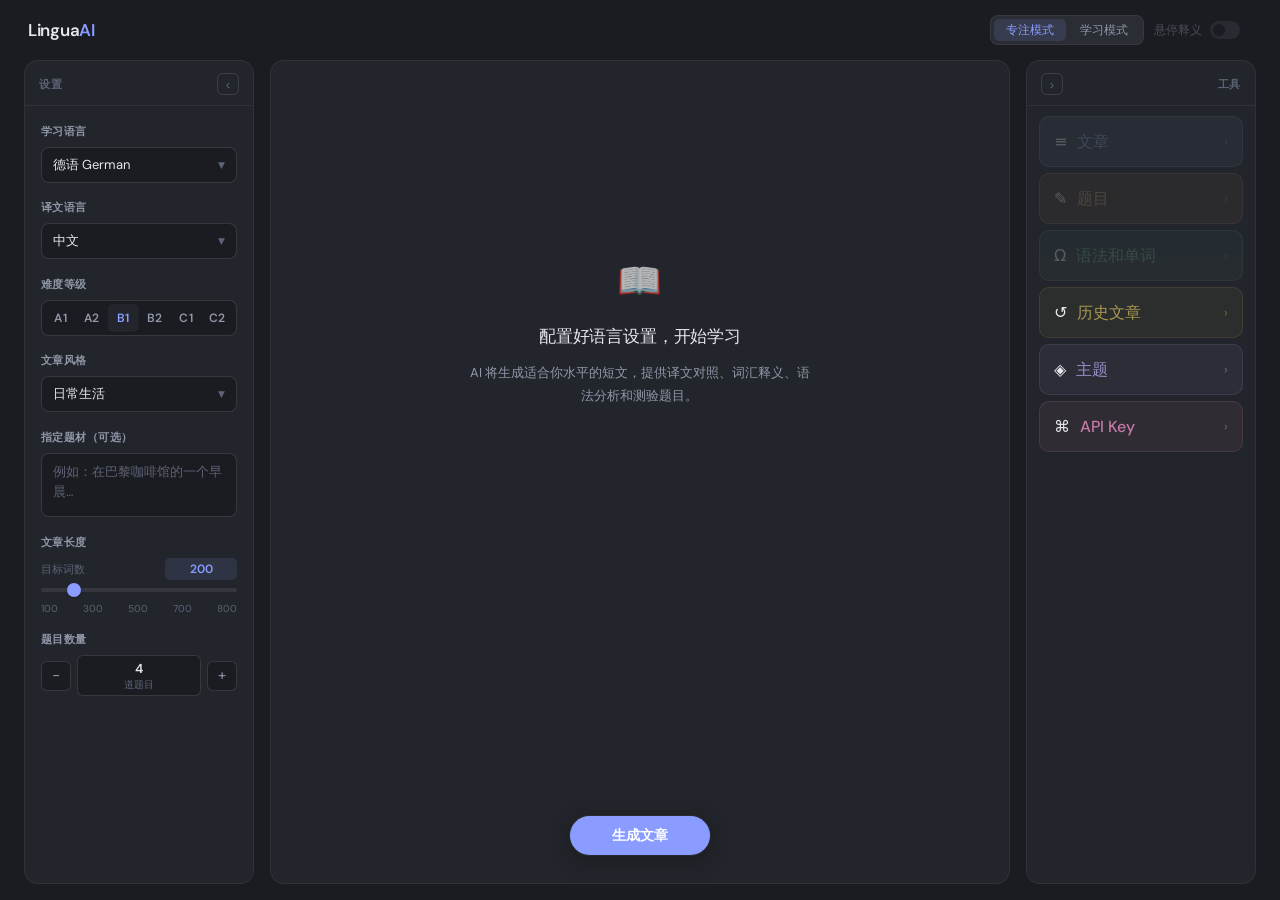
==== LinguaAI.html @ e1fcf8d9 "initial commit" ====
<!DOCTYPE html>
<html lang="zh">

<head>
  <meta charset="UTF-8">
  <meta name="viewport" content="width=device-width, initial-scale=1.0">
  <title>LinguaAI · 智能语言学习</title>
  <style>
    /* ============================================================
       LinguaAI · Refined UI
       Two themes (indigo / violet) × two modes (dark / light).
       Calm neutral palettes, single accent, consistent radii.
       ============================================================ */

    @import url('https://fonts.googleapis.com/css2?family=Crimson+Pro:ital,wght@0,400;0,500;0,600;1,400&family=DM+Sans:wght@400;500;600;700&display=swap');

    /* ── Structural tokens ── */
    :root {
      --aside-w: 280px;
      --header-h: 56px;
      --transition: 0.22s ease;
      --font-ui: 'DM Sans', 'Helvetica Neue', system-ui, sans-serif;
      --font-read: 'Crimson Pro', 'Source Serif Pro', Georgia, serif;

      --r-sm: 6px;
      --r-md: 8px;
      --r-lg: 12px;
      --r-xl: 16px;

      /* semantic status colors — theme-agnostic */
      --green: #4ade80;
      --green-bg: rgba(74, 222, 128, 0.10);
      --red: #f87171;
      --red-bg: rgba(248, 113, 113, 0.10);
      --teal: #5eead4;
      --teal-bg: rgba(94, 234, 212, 0.10);
      --pink: #f0a4b6;
      --pink-bg: rgba(240, 164, 182, 0.10);
      --blue-c: #7fb3e3;
      --blue-bg: rgba(127, 179, 227, 0.10);
    }

    /* ══ DARK · INDIGO (default) ══ */
    :root,
    html.theme-blue {
      --bg: #1a1c21;
      --bg2: #22252b;
      --bg3: #2a2d34;
      --surface: #34373f;
      --surface2: #40434c;
      --border: rgba(255, 255, 255, 0.06);
      --border2: rgba(255, 255, 255, 0.12);
      --text: #e6e8ee;
      --text2: #9097a8;
      --text3: #5d6376;
      --accent: #8a9cff;
      --accent2: #aab8ff;
      --accent-bg: rgba(138, 156, 255, 0.12);
      --amber: #8a9cff;
      --amber-bg: rgba(138, 156, 255, 0.10);
      --blue: #7fb3e3;
      --shadow-md: 0 4px 16px rgba(0, 0, 0, 0.35);
      --shadow-lg: 0 16px 48px rgba(0, 0, 0, 0.45);
    }

    /* ══ LIGHT · INDIGO ══ */
    html.light.theme-blue,
    html.theme-blue.light {
      --bg: #fafaf8;
      --bg2: #ffffff;
      --bg3: #f4f4f1;
      --surface: #ececea;
      --surface2: #dfdfdd;
      --border: rgba(20, 22, 30, 0.08);
      --border2: rgba(20, 22, 30, 0.16);
      --text: #181a1f;
      --text2: #5a6072;
      --text3: #8e94a3;
      --accent: #4c5fd8;
      --accent2: #3a4dc4;
      --accent-bg: rgba(76, 95, 216, 0.09);
      --amber: #4c5fd8;
      --amber-bg: rgba(76, 95, 216, 0.08);
      --blue: #2563a8;
      --shadow-md: 0 4px 14px rgba(20, 22, 30, 0.06);
      --shadow-lg: 0 16px 42px rgba(20, 22, 30, 0.10);
    }

    /* ══ DARK · VIOLET ══ */
    html.theme-purple {
      --bg: #1a1c21;
      --bg2: #22252b;
      --bg3: #2a2d34;
      --surface: #34373f;
      --surface2: #40434c;
      --border: rgba(255, 255, 255, 0.06);
      --border2: rgba(255, 255, 255, 0.12);
      --text: #ecebf0;
      --text2: #9a93a8;
      --text3: #615a73;
      --accent: #b48dff;
      --accent2: #c9aaff;
      --accent-bg: rgba(180, 141, 255, 0.12);
      --amber: #b48dff;
      --amber-bg: rgba(180, 141, 255, 0.10);
      --blue: #7fb3e3;
      --shadow-md: 0 4px 16px rgba(0, 0, 0, 0.35);
      --shadow-lg: 0 16px 48px rgba(0, 0, 0, 0.45);
    }

    /* ══ LIGHT · VIOLET ══ */
    html.theme-purple.light {
      --bg: #faf9fb;
      --bg2: #ffffff;
      --bg3: #f3f1f6;
      --surface: #ebe9ef;
      --surface2: #ddd9e4;
      --border: rgba(20, 18, 30, 0.08);
      --border2: rgba(20, 18, 30, 0.16);
      --text: #1b181f;
      --text2: #5c5670;
      --text3: #8e88a0;
      --accent: #7a4fd6;
      --accent2: #643cc0;
      --accent-bg: rgba(122, 79, 214, 0.09);
      --amber: #7a4fd6;
      --amber-bg: rgba(122, 79, 214, 0.08);
      --blue: #2563a8;
      --shadow-md: 0 4px 14px rgba(20, 18, 30, 0.06);
      --shadow-lg: 0 16px 42px rgba(20, 18, 30, 0.10);
    }

    * {
      box-sizing: border-box;
      margin: 0;
      padding: 0;
    }

    html,
    body {
      min-height: 100%;
    }

    html {
      overflow-x: hidden;
    }

    body {
      background: var(--bg);
      color: var(--text);
      font-family: var(--font-ui);
      font-feature-settings: 'ss01', 'cv11';
      min-height: 100vh;
      display: flex;
      flex-direction: column;
      -webkit-font-smoothing: antialiased;
      -moz-osx-font-smoothing: grayscale;
      overflow-x: hidden;
      max-width: 100vw;
    }

    /* ════════════════════════════════════
       HEADER
       ════════════════════════════════════ */
    header {
      background: var(--bg2);
      border-bottom: 1px solid var(--border);
      padding: 0 1.25rem;
      display: flex;
      align-items: center;
      gap: 0.75rem;
      height: var(--header-h);
      min-height: var(--header-h);
      flex-shrink: 0;
      position: sticky;
      top: 0;
      z-index: 200;
      flex-wrap: nowrap;
    }

    header>* {
      flex-shrink: 0;
    }

    .header-right>* {
      flex-shrink: 0;
    }

    .logo {
      font-family: var(--font-ui);
      font-size: 17px;
      font-weight: 600;
      color: var(--text);
      letter-spacing: -0.015em;
      white-space: nowrap;
      padding-right: 0.5rem;
      flex-shrink: 0;
    }

    .logo span {
      color: var(--accent);
      font-weight: 600;
    }

    /* generic small pill button used across the header */
    .btn-hist {
      background: transparent;
      border: 1px solid var(--border2);
      color: var(--text2);
      font-family: var(--font-ui);
      font-size: 12px;
      font-weight: 500;
      padding: 6px 11px;
      border-radius: var(--r-md);
      cursor: pointer;
      display: inline-flex;
      align-items: center;
      gap: 6px;
      white-space: nowrap;
      transition: var(--transition);
      height: 30px;
    }

    .btn-hist:hover {
      border-color: var(--text2);
      color: var(--text);
      background: var(--bg3);
    }

    /* mode toggle (focus / study) */
    .mode-toggle {
      display: inline-flex;
      align-items: center;
      background: var(--bg3);
      border: 1px solid var(--border);
      border-radius: var(--r-md);
      padding: 3px;
      gap: 2px;
      height: 30px;
      flex-shrink: 0;
    }

    .mode-btn {
      font-size: 12px;
      font-weight: 500;
      padding: 0 12px;
      height: 22px;
      border: none;
      background: none;
      color: var(--text2);
      cursor: pointer;
      border-radius: 5px;
      transition: var(--transition);
      font-family: var(--font-ui);
      white-space: nowrap;
    }

    .mode-btn:hover {
      color: var(--text);
    }

    .mode-btn.active {
      background: var(--bg2);
      color: var(--text);
      box-shadow: 0 1px 3px rgba(0, 0, 0, 0.12);
    }

    .mode-btn.focus-active {
      background: var(--accent-bg);
      color: var(--accent);
      box-shadow: none;
    }

    /* hover-translate toggle */
    .word-toggle {
      display: inline-flex;
      align-items: center;
      gap: 8px;
      padding: 0 12px;
      height: 30px;
      border-left: 1px solid var(--border);
      flex-shrink: 0;
    }

    .wt-label {
      font-size: 12px;
      color: var(--text2);
      white-space: nowrap;
    }

    .toggle-switch {
      position: relative;
      width: 30px;
      height: 18px;
      cursor: pointer;
      flex-shrink: 0;
    }

    .toggle-switch input {
      opacity: 0;
      width: 0;
      height: 0;
      position: absolute;
    }

    .tog-track {
      position: absolute;
      inset: 0;
      background: var(--surface2);
      border-radius: 9px;
      transition: var(--transition);
    }

    .tog-thumb {
      position: absolute;
      top: 3px;
      left: 3px;
      width: 12px;
      height: 12px;
      background: var(--bg);
      border-radius: 50%;
      transition: var(--transition);
      box-shadow: 0 1px 2px rgba(0, 0, 0, 0.15);
    }

    .toggle-switch input:checked~.tog-track {
      background: var(--accent);
    }

    .toggle-switch input:checked~.tog-thumb {
      left: 15px;
      background: #fff;
    }

    .header-right {
      display: flex;
      align-items: center;
      gap: 8px;
      margin-left: auto;
      flex-shrink: 0;
    }

    /* API key collapsible */
    .api-key-wrap {
      position: relative;
      display: flex;
      align-items: center;
    }

    .api-key-trigger {
      display: inline-flex;
      align-items: center;
      gap: 7px;
      cursor: pointer;
      padding: 0 11px;
      height: 30px;
      border-radius: var(--r-md);
      background: transparent;
      border: 1px solid var(--border2);
      transition: var(--transition);
    }

    .api-key-trigger:hover {
      border-color: var(--text2);
      background: var(--bg3);
    }

    .api-key-trigger-label {
      font-size: 12px;
      font-weight: 500;
      color: var(--text2);
      white-space: nowrap;
    }

    .api-status {
      width: 7px;
      height: 7px;
      border-radius: 50%;
      background: var(--text3);
      flex-shrink: 0;
      transition: background 0.3s;
    }

    .api-status.ok {
      background: var(--green);
      box-shadow: 0 0 6px var(--green);
    }

    .api-key-dropdown {
      position: absolute;
      top: calc(100% + 8px);
      right: 0;
      background: var(--bg2);
      border: 1px solid var(--border2);
      border-radius: var(--r-lg);
      padding: 14px 16px;
      display: flex;
      flex-direction: column;
      gap: 10px;
      min-width: 310px;
      box-shadow: var(--shadow-lg);
      z-index: 500;
      opacity: 0;
      pointer-events: none;
      transform: translateY(-4px);
      transition: var(--transition);
    }

    .api-key-dropdown.open {
      opacity: 1;
      pointer-events: all;
      transform: translateY(0);
    }

    .api-provider-btns {
      display: flex;
      gap: 4px;
    }

    .api-provider-btn {
      flex: 1;
      font-size: 11px;
      font-weight: 500;
      padding: 4px 4px;
      border: 1px solid var(--border2);
      background: transparent;
      color: var(--text2);
      border-radius: var(--r-sm);
      cursor: pointer;
      font-family: var(--font-ui);
      transition: var(--transition);
      white-space: nowrap;
      text-align: center;
    }

    .api-provider-btn:hover {
      border-color: var(--text2);
      color: var(--text);
      background: var(--bg3);
    }

    .api-provider-btn.active {
      background: var(--accent-bg);
      border-color: var(--accent);
      color: var(--accent);
    }

    .api-field-row {
      display: flex;
      align-items: center;
      gap: 8px;
    }

    .api-field-row label {
      font-size: 11px;
      color: var(--text3);
      white-space: nowrap;
      min-width: 30px;
    }

    .api-model-select {
      flex: 1;
      background: var(--bg3);
      border: 1px solid var(--border);
      color: var(--text);
      font-size: 12px;
      padding: 5px 8px;
      border-radius: var(--r-sm);
      font-family: var(--font-ui);
      cursor: pointer;
      appearance: none;
      background-image: url("data:image/svg+xml,%3Csvg xmlns='http://www.w3.org/2000/svg' width='12' height='12' viewBox='0 0 24 24'%3E%3Cpath fill='%239097a8' d='M7 10l5 5 5-5z'/%3E%3C/svg%3E");
      background-repeat: no-repeat;
      background-position: right 6px center;
      padding-right: 22px;
    }

    .api-model-select:focus {
      outline: none;
      border-color: var(--accent);
    }

    .api-key-dropdown input {
      flex: 1;
      background: var(--bg3);
      border: 1px solid var(--border);
      color: var(--text);
      font-size: 12px;
      padding: 6px 10px;
      border-radius: var(--r-sm);
      font-family: ui-monospace, 'SF Mono', Menlo, monospace;
    }

    .api-key-dropdown input:focus {
      outline: none;
      border-color: var(--accent);
    }

    /* ════════════════════════════════════
       THREE-COLUMN LAYOUT
       ════════════════════════════════════ */
    html,
    body {
      height: 100%;
    }

    body {
      height: 100vh;
      overflow: hidden;
      padding: 0 24px 16px;
      /* top handled by .top-bar */
      display: flex;
      flex-direction: column;
      gap: 0;
    }

    /* ── Top bar ── */
    .top-bar {
      height: 60px;
      flex-shrink: 0;
      display: flex;
      align-items: center;
      justify-content: space-between;
      padding: 0 4px;
      gap: 16px;
    }

    .top-bar-right {
      display: flex;
      align-items: center;
      gap: 10px;
      flex-shrink: 0;
    }

    /* word-toggle in top bar: remove left border */
    .top-bar .word-toggle {
      border-left: none;
      padding-left: 0;
    }

    .three-col {
      flex: 1;
      display: flex;
      gap: 16px;
      min-height: 0;
      overflow: hidden;
    }

    /* ── Generic column card ── */
    .col {
      background: var(--bg2);
      border: 1px solid var(--border);
      border-radius: 14px;
      display: flex;
      flex-direction: column;
      overflow: hidden;
      min-height: 0;
    }

    .col-hdr {
      display: flex;
      align-items: center;
      justify-content: space-between;
      padding: 12px 14px 10px;
      border-bottom: 1px solid var(--border);
      flex-shrink: 0;
    }

    .col-body {
      flex: 1;
      overflow-y: auto;
      min-height: 0;
    }

    /* ── LEFT column ── */
    .col-left {
      flex: 1 0 0px;
      min-width: 210px;
      transition: min-width var(--transition), flex var(--transition), border-width var(--transition);
    }

    .col-left.collapsed {
      flex: 0 0 36px !important;
      min-width: 36px !important;
    }

    .col-collapse-btn {
      background: none;
      border: 1px solid var(--border2);
      color: var(--text3);
      width: 22px;
      height: 22px;
      border-radius: var(--r-sm);
      cursor: pointer;
      display: flex;
      align-items: center;
      justify-content: center;
      font-size: 13px;
      flex-shrink: 0;
      line-height: 1;
      transition: var(--transition);
    }

    .col-collapse-btn:hover {
      background: var(--bg3);
      color: var(--text);
    }

    .aside-inner {
      padding: 1.1rem 1rem 1.2rem;
      display: flex;
      flex-direction: column;
      gap: 1.1rem;
    }

    /* ── MIDDLE column ── */
    .col-mid {
      flex: 3.236 0 0px;
      /* golden-ratio: mid ≈ 61.8 %, each side ≈ 19.1 % */
      min-width: 0;
      position: relative;
    }

    .mid-content {
      padding: 1.5rem 2rem 5rem;
      display: flex;
      flex-direction: column;
      align-items: center;
      gap: 1.25rem;
    }

    .mid-content>* {
      width: 100%;
      max-width: 1280px;
    }

    /* View switching */
    .mid-view-article #quizSection,
    .mid-view-article #grammarSection {
      display: none;
    }

    .mid-view-quiz #articleCard,
    .mid-view-quiz #grammarSection {
      display: none;
    }

    .mid-view-grammar #articleCard,
    .mid-view-grammar #quizSection {
      display: none;
    }

    /* Floating generate button */
    .gen-fab {
      position: absolute;
      bottom: 28px;
      left: 50%;
      transform: translateX(-50%);
      z-index: 10;
      display: flex;
    }

    /* ── RIGHT column ── */
    .col-right {
      flex: 1 0 0px;
      min-width: 190px;
      transition: min-width var(--transition), flex var(--transition), border-width var(--transition);
    }

    .col-right.collapsed {
      flex: 0 0 36px !important;
      min-width: 36px !important;
    }

    /* Thin-strip state: hide body + label, center the toggle button */
    .col-left.collapsed .col-body,
    .col-right.collapsed .col-body {
      display: none;
    }

    .col-left.collapsed .col-hdr,
    .col-right.collapsed .col-hdr {
      justify-content: center;
      border-bottom: none;
      padding: 12px 7px;
    }

    .col-left.collapsed .col-hdr> :not(button),
    .col-right.collapsed .col-hdr> :not(button) {
      display: none;
    }

    .tool-grid {
      display: flex;
      flex-direction: column;
      gap: 6px;
      padding: 10px 12px;
    }

    .tool-card {
      border-radius: 10px;
      padding: 16px 14px;
      cursor: pointer;
      display: flex;
      flex-direction: row;
      align-items: center;
      gap: 10px;
      transition: var(--transition);
      user-select: none;
      border: 1px solid transparent;
    }

    .tool-card:hover:not(.disabled) {
      filter: brightness(1.12);
    }

    .tool-card.disabled {
      opacity: 0.28;
      cursor: not-allowed;
      pointer-events: none;
    }

    .tool-card.tc-active {
      outline: 2px solid var(--tc-c, var(--accent));
      outline-offset: -1px;
    }

    .tc-icon {
      font-size: 16px;
      line-height: 1;
      flex-shrink: 0;
    }

    .tc-label {
      font-size: 16px;
      font-weight: 500;
      color: var(--tc-c, var(--text2));
      line-height: 1;
      flex: 1;
    }

    .tc-arrow {
      font-size: 13px;
      color: var(--tc-c, var(--text3));
      opacity: 0.6;
      flex-shrink: 0;
    }

    .tc-article {
      background: rgba(138, 160, 204, .22);
      border-color: rgba(138, 160, 204, .38);
      --tc-c: #8aa0cc;
    }

    .tc-quiz {
      background: rgba(196, 147, 104, .22);
      border-color: rgba(196, 147, 104, .38);
      --tc-c: #c49368;
    }

    .tc-grammar {
      background: rgba(106, 170, 140, .22);
      border-color: rgba(106, 170, 140, .38);
      --tc-c: #6aaa8c;
    }

    .tc-history {
      background: rgba(168, 152, 80, .08);
      border-color: rgba(168, 152, 80, .16);
      --tc-c: #a89850;
    }

    .tc-theme {
      background: rgba(154, 142, 200, .08);
      border-color: rgba(154, 142, 200, .16);
      --tc-c: #9a8ec8;
    }

    .tc-apikey {
      background: rgba(196, 122, 164, .08);
      border-color: rgba(196, 122, 164, .16);
      --tc-c: #c47aa4;
    }

    /* Right-column inline panels */
    .right-panel {
      margin: 0 12px 12px;
      background: var(--surface);
      border: 1px solid var(--border2);
      border-radius: 10px;
      padding: 12px;
      display: none;
      flex-direction: column;
      gap: 10px;
      font-size: 13px;
    }

    .right-panel.open {
      display: flex;
    }

    /* three-col needs position:relative for any absolute children */
    .three-col {
      position: relative;
    }

    /* Main content container */
    #main {
      width: 100%;
      display: flex;
      flex-direction: column;
      gap: 1.25rem;
    }

    /* Welcome: center vertically in mid column */
    .welcome {
      min-height: 55vh;
    }

    /* Right-panel inputs (API key etc.) */
    .right-panel input[type="password"],
    .right-panel input[type="text"] {
      flex: 1;
      min-width: 0;
      background: var(--bg3);
      border: 1px solid var(--border2);
      color: var(--text);
      font-size: 12px;
      padding: 6px 10px;
      border-radius: var(--r-sm);
      font-family: ui-monospace, 'SF Mono', Menlo, monospace;
      box-sizing: border-box;
    }

    .right-panel input[type="password"]:focus,
    .right-panel input[type="text"]:focus {
      outline: none;
      border-color: var(--accent);
    }

    .right-panel .api-field-row {
      gap: 8px;
      align-items: center;
    }

    /* Generate FAB button */
    .gen-fab .btn-generate {
      width: auto;
      min-width: 140px;
      padding: 10px 28px;
      border-radius: 24px;
      box-shadow: 0 4px 24px rgba(0, 0, 0, .3), 0 0 0 1px rgba(255, 255, 255, .06);
    }

    /* ════════════════════════════════════
       SIDEBAR FORM
       ════════════════════════════════════ */
    .field-group {
      display: flex;
      flex-direction: column;
      gap: 8px;
    }

    .field-label {
      font-size: 11px;
      font-weight: 600;
      letter-spacing: 0.04em;
      color: var(--text2);
      text-transform: none;
    }

    select,
    textarea {
      background: var(--bg);
      border: 1px solid var(--border2);
      color: var(--text);
      font-family: var(--font-ui);
      font-size: 13px;
      padding: 8px 11px;
      border-radius: var(--r-md);
      width: 100%;
      transition: border-color 0.2s;
      appearance: none;
    }

    select:hover,
    textarea:hover {
      border-color: var(--text3);
    }

    select:focus,
    textarea:focus {
      outline: none;
      border-color: var(--accent);
    }

    select {
      cursor: pointer;
      background-image: url("data:image/svg+xml,%3Csvg xmlns='http://www.w3.org/2000/svg' width='12' height='12' viewBox='0 0 24 24'%3E%3Cpath fill='%239097a8' d='M7 10l5 5 5-5z'/%3E%3C/svg%3E");
      background-repeat: no-repeat;
      background-position: right 9px center;
      padding-right: 28px;
    }

    textarea {
      resize: none;
      min-height: 64px;
      max-height: 300px;
      overflow-y: hidden;
      line-height: 1.55;
    }

    textarea::placeholder {
      color: var(--text3);
    }

    /* Level grid — segmented control with sliding pill */
    .level-grid {
      display: grid;
      grid-template-columns: repeat(6, 1fr);
      gap: 0;
      background: var(--bg);
      border: 1px solid var(--border2);
      border-radius: var(--r-md);
      padding: 3px;
      position: relative;
      --level-index: 2;
      /* B1 by default */
    }

    /* Sliding background pill */
    .level-grid::before {
      content: '';
      position: absolute;
      top: 3px;
      bottom: 3px;
      left: 3px;
      width: calc((100% - 6px) / 6);
      background: var(--bg2);
      border-radius: 5px;
      box-shadow: 0 1px 2px rgba(0, 0, 0, 0.08);
      transform: translateX(calc(var(--level-index) * 100%));
      transition: transform 0.34s cubic-bezier(0.32, 0.72, 0, 1);
      z-index: 0;
      pointer-events: none;
    }

    .level-btn {
      position: relative;
      z-index: 1;
      background: transparent;
      border: none;
      color: var(--text2);
      font-size: 12px;
      font-weight: 600;
      padding: 6px 0;
      border-radius: 5px;
      cursor: pointer;
      text-align: center;
      transition: color 0.2s ease;
      letter-spacing: 0.02em;
    }

    .level-btn:hover {
      color: var(--text);
    }

    .level-btn.active {
      color: var(--accent);
    }

    .level-btn.active:hover {
      color: var(--accent);
    }

    /* Custom select (for 学习语言 / 译文语言) — same drop animation as style-list */
    .custom-select {
      position: relative;
    }

    .cs-header {
      display: flex;
      align-items: center;
      justify-content: space-between;
      background: var(--bg);
      border: 1px solid var(--border2);
      padding: 8px 11px;
      border-radius: var(--r-md);
      cursor: pointer;
      transition: border-color 0.15s;
      user-select: none;
      font-size: 13px;
      color: var(--text);
    }

    .cs-header:hover {
      border-color: var(--text3);
    }

    .custom-select.open .cs-header {
      border-color: var(--accent);
      border-bottom-left-radius: 0;
      border-bottom-right-radius: 0;
    }

    .cs-header-text {
      font-size: 13px;
      color: var(--text);
    }

    .cs-arrow {
      font-size: 9px;
      color: var(--text3);
      transition: transform 0.22s ease;
    }

    .custom-select.open .cs-arrow {
      transform: rotate(180deg);
    }

    .cs-list {
      background: var(--bg2);
      border: 1px solid var(--accent);
      border-top: none;
      border-bottom-left-radius: var(--r-md);
      border-bottom-right-radius: var(--r-md);
      max-height: 260px;
      overflow-y: auto;
      position: absolute;
      width: 100%;
      z-index: 60;
      box-shadow: var(--shadow-md);
      opacity: 0;
      visibility: hidden;
      transform: translateY(-6px) scaleY(0.96);
      transform-origin: top center;
      transition:
        opacity 0.18s ease,
        transform 0.26s cubic-bezier(0.32, 0.72, 0, 1),
        visibility 0s linear 0.18s;
    }

    .custom-select.open .cs-list {
      opacity: 1;
      visibility: visible;
      transform: translateY(0) scaleY(1);
      transition:
        opacity 0.2s ease,
        transform 0.28s cubic-bezier(0.32, 0.72, 0, 1),
        visibility 0s linear 0s;
    }

    .cs-option {
      padding: 8px 12px;
      font-size: 13px;
      color: var(--text2);
      cursor: pointer;
      transition: background 0.1s, color 0.1s;
    }

    .cs-option:hover {
      background: var(--bg3);
      color: var(--text);
    }

    .cs-option.active {
      color: var(--accent);
      background: var(--accent-bg);
    }

    /* Style dropdown */
    .style-dropdown {
      position: relative;
    }

    .style-header {
      display: flex;
      align-items: center;
      justify-content: space-between;
      background: var(--bg);
      border: 1px solid var(--border2);
      padding: 8px 11px;
      border-radius: var(--r-md);
      cursor: pointer;
      transition: var(--transition);
      user-select: none;
    }

    .style-header:hover {
      border-color: var(--text3);
    }

    .style-header.open {
      border-color: var(--accent);
      border-bottom-left-radius: 0;
      border-bottom-right-radius: 0;
    }

    .style-header-text {
      font-size: 13px;
      color: var(--text);
    }

    .style-arrow {
      font-size: 9px;
      color: var(--text3);
      transition: transform 0.2s;
    }

    .style-header.open .style-arrow {
      transform: rotate(180deg);
    }

    .style-list {
      background: var(--bg2);
      border: 1px solid var(--accent);
      border-top: none;
      border-bottom-left-radius: var(--r-md);
      border-bottom-right-radius: var(--r-md);
      max-height: 220px;
      overflow-y: auto;
      position: absolute;
      width: 100%;
      z-index: 60;
      box-shadow: var(--shadow-md);
      opacity: 0;
      visibility: hidden;
      transform: translateY(-6px) scaleY(0.96);
      transform-origin: top center;
      transition:
        opacity 0.18s ease,
        transform 0.26s cubic-bezier(0.32, 0.72, 0, 1),
        visibility 0s linear 0.18s;
    }

    .style-list.open {
      opacity: 1;
      visibility: visible;
      transform: translateY(0) scaleY(1);
      transition:
        opacity 0.2s ease,
        transform 0.28s cubic-bezier(0.32, 0.72, 0, 1),
        visibility 0s linear 0s;
    }

    .style-option {
      padding: 8px 12px;
      font-size: 13px;
      color: var(--text2);
      cursor: pointer;
      transition: background 0.1s;
      display: flex;
      align-items: center;
      gap: 7px;
    }

    .style-option:hover {
      background: var(--bg3);
      color: var(--text);
    }

    .style-option.active {
      color: var(--accent);
      background: var(--accent-bg);
    }

    .s-check {
      opacity: 0;
      font-size: 10px;
      flex-shrink: 0;
    }

    .style-option.active .s-check {
      opacity: 1;
    }

    .style-custom-row {
      padding: 6px 10px;
      border-top: 1px solid var(--border);
    }

    .style-custom-row input {
      background: var(--bg);
      border: 1px solid var(--border2);
      color: var(--text);
      font-size: 12px;
      padding: 6px 9px;
      border-radius: var(--r-sm);
      width: 100%;
      font-family: var(--font-ui);
    }

    .style-custom-row input:focus {
      outline: none;
      border-color: var(--accent);
    }

    .style-custom-row input::placeholder {
      color: var(--text3);
    }

    /* Length slider */
    .length-slider-wrap {
      display: flex;
      flex-direction: column;
      gap: 8px;
    }

    .length-slider-top {
      display: flex;
      justify-content: space-between;
      align-items: baseline;
    }

    .length-slider-top>span:first-child {
      font-size: 12px;
      color: var(--text3);
    }

    .length-val {
      font-size: 12px;
      font-weight: 600;
      color: var(--accent);
      background: var(--accent-bg);
      padding: 2px 9px;
      border-radius: 5px;
      min-width: 56px;
      text-align: center;
    }

    /* Editable word-count input */
    input.length-val {
      width: 72px;
      border: 1px solid transparent;
      font-family: var(--font-ui);
      cursor: text;
      -moz-appearance: textfield;
      appearance: textfield;
      padding: 2px 6px;
    }

    input.length-val::-webkit-outer-spin-button,
    input.length-val::-webkit-inner-spin-button {
      -webkit-appearance: none;
      margin: 0;
    }

    input.length-val:focus {
      outline: none;
      border-color: var(--accent);
    }

    .length-range {
      display: flex;
      justify-content: space-between;
      font-size: 10px;
      color: var(--text3);
      margin-top: 2px;
    }

    input[type=range] {
      -webkit-appearance: none;
      appearance: none;
      width: 100%;
      height: 4px;
      background: var(--surface);
      border-radius: 2px;
      outline: none;
      cursor: pointer;
    }

    input[type=range]::-webkit-slider-thumb {
      -webkit-appearance: none;
      width: 14px;
      height: 14px;
      border-radius: 50%;
      background: var(--accent);
      cursor: pointer;
      transition: var(--transition);
      box-shadow: 0 1px 3px rgba(0, 0, 0, 0.2);
    }

    input[type=range]::-webkit-slider-thumb:hover {
      transform: scale(1.15);
    }

    input[type=range]::-moz-range-thumb {
      width: 14px;
      height: 14px;
      border-radius: 50%;
      background: var(--accent);
      border: none;
      cursor: pointer;
    }

    /* Quiz count stepper */
    .quiz-count-row {
      display: flex;
      align-items: center;
      gap: 6px;
    }

    .quiz-count-btn {
      width: 30px;
      height: 30px;
      background: var(--bg);
      border: 1px solid var(--border2);
      color: var(--text2);
      border-radius: var(--r-sm);
      cursor: pointer;
      font-size: 15px;
      line-height: 1;
      display: flex;
      align-items: center;
      justify-content: center;
      transition: var(--transition);
      flex-shrink: 0;
      font-family: var(--font-ui);
    }

    .quiz-count-btn:hover:not(:disabled) {
      border-color: var(--accent);
      color: var(--accent);
    }

    .quiz-count-btn:disabled {
      opacity: 0.35;
      cursor: not-allowed;
    }

    .quiz-count-display {
      flex: 1;
      text-align: center;
      font-size: 13px;
      font-weight: 600;
      color: var(--text);
      background: var(--bg);
      border: 1px solid var(--border2);
      border-radius: var(--r-sm);
      padding: 4px 0;
      line-height: 1.35;
    }

    .quiz-count-sub {
      font-size: 10px;
      color: var(--text3);
      display: block;
      font-weight: 400;
    }

    .quiz-warn {
      display: none;
      margin-top: 7px;
      padding: 8px 10px;
      border-radius: var(--r-sm);
      font-size: 11px;
      line-height: 1.55;
      gap: 6px;
      align-items: flex-start;
    }

    .quiz-warn.show {
      display: flex;
    }

    .quiz-warn.lvl-caution {
      background: rgba(251, 191, 36, 0.08);
      border: 1px solid rgba(251, 191, 36, 0.22);
      color: #d4a418;
    }

    .quiz-warn.lvl-danger {
      background: var(--red-bg);
      border: 1px solid rgba(248, 113, 113, 0.25);
      color: var(--red);
    }

    .quiz-warn-icon {
      flex-shrink: 0;
      margin-top: 1px;
    }

    /* Generate button */
    .btn-generate {
      width: 100%;
      background: var(--accent);
      color: #fff;
      border: none;
      font-family: var(--font-ui);
      font-size: 14px;
      font-weight: 600;
      padding: 11px;
      border-radius: var(--r-md);
      cursor: pointer;
      transition: var(--transition);
      display: flex;
      align-items: center;
      justify-content: center;
      gap: 7px;
      letter-spacing: 0.01em;
    }

    .btn-generate:hover {
      background: var(--accent2);
      transform: translateY(-1px);
      box-shadow: 0 4px 14px rgba(0, 0, 0, 0.15);
    }

    .btn-generate:active {
      transform: translateY(0);
    }

    .btn-generate:disabled {
      opacity: 0.55;
      cursor: not-allowed;
      transform: none;
      box-shadow: none;
    }

    .spin-icon {
      animation: spin 1s linear infinite;
      display: none;
    }

    .btn-generate.loading .spin-icon {
      display: block;
    }

    @keyframes spin {
      to {
        transform: rotate(360deg);
      }
    }

    /* ════════════════════════════════════
       MAIN — WELCOME + ARTICLE
       ════════════════════════════════════ */
    .welcome {
      display: flex;
      flex-direction: column;
      align-items: center;
      justify-content: center;
      gap: 0.9rem;
      color: var(--text3);
      text-align: center;
      padding: 2rem 0;
    }

    .welcome-icon {
      font-size: 2.25rem;
      margin-bottom: 0.4rem;
      opacity: 0.7;
    }

    .welcome h2 {
      font-size: 1.05rem;
      color: var(--text);
      font-weight: 500;
      letter-spacing: -0.01em;
    }

    .welcome p {
      font-size: 13px;
      max-width: 340px;
      line-height: 1.75;
      color: var(--text2);
    }

    .article-card {
      background: var(--bg2);
      border: 1px solid var(--border);
      border-radius: var(--r-xl);
      overflow: hidden;
    }

    .article-meta {
      padding: 0.85rem 1.4rem;
      border-bottom: 1px solid var(--border);
      display: flex;
      align-items: center;
      gap: 8px;
      flex-wrap: wrap;
    }

    .meta-badge {
      font-size: 10px;
      font-weight: 600;
      padding: 3px 10px;
      border-radius: 20px;
      letter-spacing: 0.04em;
      border: 1px solid transparent;
      text-transform: uppercase;
    }

    .badge-level {
      background: var(--accent-bg);
      color: var(--accent);
      border-color: transparent;
    }

    .badge-lang {
      background: var(--teal-bg);
      color: var(--teal);
    }

    html.light .badge-lang {
      color: #0a8870;
      background: rgba(94, 234, 212, 0.15);
    }

    .badge-style {
      background: rgba(251, 146, 60, 0.13);
      color: #fb923c;
      border-color: var(--border2);
    }

    html.light .badge-style {
      background: rgba(194, 65, 12, 0.09);
      color: #c2410c;
    }

    .view-toggle {
      display: flex;
      background: var(--bg3);
      border-radius: var(--r-sm);
      padding: 2px;
      gap: 1px;
      margin-left: auto;
    }

    .view-btn {
      font-size: 11px;
      font-weight: 500;
      padding: 4px 11px;
      border: none;
      background: none;
      color: var(--text3);
      cursor: pointer;
      border-radius: 4px;
      transition: var(--transition);
      font-family: var(--font-ui);
    }

    .view-btn:hover {
      color: var(--text);
    }

    .view-btn.active {
      background: var(--bg2);
      color: var(--text);
      box-shadow: 0 1px 2px rgba(0, 0, 0, 0.06);
    }

    .article-body {
      display: grid;
      grid-template-columns: 1fr 1fr;
    }

    .article-body.single {
      grid-template-columns: 1fr;
    }

    .text-panel {
      padding: 1.75rem 2.1rem;
    }

    .text-panel+.text-panel {
      border-left: 1px solid var(--border);
      background: var(--bg);
    }

    .panel-label {
      font-size: 10px;
      font-weight: 600;
      letter-spacing: 0.1em;
      text-transform: uppercase;
      color: var(--text3);
      margin-bottom: 1rem;
    }

    .article-text {
      font-family: var(--font-read);
      font-size: 1.3rem;
      line-height: 1.95;
      color: var(--text);
      letter-spacing: 0.005em;
    }

    .translation-text {
      font-family: var(--font-read);
      font-size: 1.18rem;
      line-height: 1.95;
      color: var(--text2);
    }

    /* Clickable words */
    .word {
      cursor: default;
      border-radius: 3px;
      transition: background 0.12s, color 0.12s;
      padding: 0 1px;
    }

    .word-mode-on .word {
      cursor: pointer;
    }

    .word-mode-on .word:hover {
      background: var(--accent-bg);
      color: var(--accent);
    }

    .word[data-gender="m"] {
      border-bottom: 1.5px solid rgba(127, 179, 227, 0.55);
    }

    .word[data-gender="f"] {
      border-bottom: 1.5px solid rgba(240, 164, 182, 0.55);
    }

    .word[data-gender="n"] {
      border-bottom: 1.5px solid rgba(94, 234, 212, 0.5);
    }

    /* ════════════════════════════════════
       SECTION CARDS (grammar + quiz)
       ════════════════════════════════════ */
    .section-card {
      background: var(--bg2);
      border: 1px solid var(--border);
      border-radius: var(--r-xl);
      overflow: hidden;
    }

    .section-card-header {
      padding: 1rem 1.5rem;
      display: flex;
      align-items: center;
      gap: 10px;
      cursor: pointer;
      user-select: none;
      transition: background 0.15s;
    }

    .section-card-header:hover {
      background: var(--bg3);
    }

    .section-card-icon {
      width: 28px;
      height: 28px;
      border-radius: 7px;
      display: flex;
      align-items: center;
      justify-content: center;
      font-size: 14px;
    }

    .section-card-title {
      font-size: 15px;
      font-weight: 600;
      letter-spacing: -0.005em;
      flex: 1;
      color: var(--text);
    }

    .section-card-arrow {
      font-size: 10px;
      color: var(--text3);
      transition: transform 0.22s;
      margin-left: auto;
    }

    .section-card-arrow.open {
      transform: rotate(180deg);
    }

    .section-card-body {
      border-top: 1px solid var(--border);
      overflow: hidden;
      max-height: 4000px;
      transition: max-height 0.35s ease, opacity 0.25s ease;
      opacity: 1;
    }

    .section-card-body.collapsed {
      max-height: 0;
      border-top: none;
      opacity: 0;
    }

    /* Grammar */
    .grammar-icon {
      background: var(--blue-bg);
      color: var(--blue-c);
    }

    .grammar-body {
      display: grid;
      grid-template-columns: 1fr;
    }

    .grammar-section {
      padding: 1.5rem 1.8rem;
    }

    .grammar-section+.grammar-section {
      border-top: 1px solid var(--border);
    }

    .gs-title {
      font-size: 10px;
      font-weight: 600;
      letter-spacing: 0.1em;
      text-transform: uppercase;
      color: var(--text3);
      margin-bottom: 1rem;
    }

    .grammar-list {
      display: flex;
      flex-direction: column;
      gap: 8px;
    }

    .grammar-item {
      background: var(--bg);
      border: 1px solid var(--border);
      border-radius: var(--r-md);
      padding: 13px 16px;
    }

    .gi-term {
      font-size: 15px;
      font-weight: 600;
      color: var(--accent);
      font-family: var(--font-ui);
      margin-bottom: 4px;
      letter-spacing: -0.005em;
    }

    .gi-desc {
      font-size: 13px;
      color: var(--text2);
      line-height: 1.6;
    }

    .gi-ex {
      font-size: 15px;
      color: var(--text3);
      font-family: var(--font-read);
      font-style: italic;
      margin-top: 5px;
    }

    /* Vocab grid */
    .vocab-grid {
      display: grid;
      grid-template-columns: repeat(auto-fill, minmax(180px, 1fr));
      gap: 8px;
    }

    .vocab-item {
      background: var(--bg);
      border-radius: var(--r-md);
      padding: 13px 15px;
      border: 1px solid var(--border);
      transition: border-color 0.15s, transform 0.15s;
    }

    .vocab-item:hover {
      border-color: var(--border2);
      transform: translateY(-1px);
    }

    .vocab-top {
      display: flex;
      align-items: center;
      gap: 6px;
      margin-bottom: 5px;
      flex-wrap: wrap;
    }

    .vocab-word {
      font-size: 17px;
      font-weight: 500;
      font-family: var(--font-read);
      color: var(--text);
    }

    .gender-badge {
      font-size: 9px;
      font-weight: 600;
      padding: 1px 6px;
      border-radius: 4px;
      letter-spacing: 0.04em;
      text-transform: lowercase;
    }

    .gb-m {
      background: var(--blue-bg);
      color: var(--blue-c);
    }

    .gb-f {
      background: var(--pink-bg);
      color: var(--pink);
    }

    .gb-n {
      background: var(--green-bg);
      color: var(--green);
    }

    .gb-hide {
      display: none;
    }

    .vocab-pos {
      font-size: 11px;
      color: var(--text3);
      font-style: italic;
    }

    .vocab-def {
      font-size: 13px;
      color: var(--text2);
      line-height: 1.55;
    }

    /* Theme panel */
    .theme-panel-wrap {
      position: relative;
      display: flex;
      align-items: center;
    }

    .theme-panel-trigger {
      display: flex;
      align-items: center;
    }

    .theme-panel-dropdown {
      position: absolute;
      top: calc(100% + 8px);
      right: 0;
      background: var(--bg2);
      border: 1px solid var(--border2);
      border-radius: var(--r-lg);
      padding: 14px;
      width: 200px;
      z-index: 500;
      opacity: 0;
      pointer-events: none;
      transform: translateY(-4px);
      transition: var(--transition);
      box-shadow: var(--shadow-lg);
    }

    .theme-panel-dropdown.open {
      opacity: 1;
      pointer-events: all;
      transform: translateY(0);
    }

    .theme-panel-section {
      font-size: 10px;
      font-weight: 600;
      letter-spacing: 0.08em;
      text-transform: uppercase;
      color: var(--text3);
      margin-bottom: 8px;
    }

    .theme-mode-row,
    .theme-color-row {
      display: grid;
      grid-template-columns: 1fr 1fr;
      gap: 6px;
    }

    .theme-opt-btn,
    .theme-color-btn {
      background: var(--bg);
      border: 1px solid var(--border2);
      color: var(--text2);
      font-family: var(--font-ui);
      font-size: 12px;
      font-weight: 500;
      padding: 7px 0;
      border-radius: var(--r-sm);
      cursor: pointer;
      transition: var(--transition);
      width: 100%;
    }

    .theme-color-btn {
      display: flex;
      align-items: center;
      justify-content: center;
      gap: 6px;
    }

    .theme-opt-btn.active,
    .theme-color-btn.active {
      background: var(--accent-bg);
      border-color: var(--accent);
      color: var(--accent);
    }

    .theme-opt-btn:hover:not(.active),
    .theme-color-btn:hover:not(.active) {
      border-color: var(--text3);
      color: var(--text);
    }

    .color-swatch {
      width: 11px;
      height: 11px;
      border-radius: 50%;
      flex-shrink: 0;
    }

    /* Focus mode dimming */
    body.focus-mode .word-toggle {
      opacity: 0.4;
      pointer-events: none;
    }

    body.focus-mode #grammarSection {
      display: none;
    }

    body.focus-mode .view-btn[onclick*="parallel"],
    body.focus-mode .view-btn[onclick*="translation"],
    body.focus-mode .view-btn[onclick*="both"] {
      opacity: 0.3;
      pointer-events: none;
      cursor: not-allowed;
    }

    body.focus-mode .text-panel+.text-panel {
      opacity: 0;
      pointer-events: none;
      user-select: none;
    }

    /* Loading */
    .pending-placeholder {
      display: flex;
      align-items: center;
      justify-content: center;
      min-height: calc(100vh - 220px);
      color: var(--text3);
      font-size: 18px;
      letter-spacing: .08em;
    }

    .loading-placeholder {
      display: flex;
      align-items: center;
      justify-content: center;
      min-height: calc(100vh - 220px);
    }

    .loading-dot {
      width: 6px;
      height: 6px;
      border-radius: 50%;
      background: var(--accent);
      opacity: 0.4;
      display: inline-block;
      margin-right: 5px;
      animation: dotpulse 1.2s ease-in-out infinite;
    }

    .loading-dot:nth-child(2) {
      animation-delay: 0.2s;
    }

    .loading-dot:nth-child(3) {
      animation-delay: 0.4s;
    }

    @keyframes dotpulse {

      0%,
      80%,
      100% {
        opacity: 0.2;
        transform: scale(0.85);
      }

      40% {
        opacity: 1;
        transform: scale(1);
      }
    }

    /* ════════════════════════════════════
       QUIZ
       ════════════════════════════════════ */
    .quiz-card {
      /* inherits section-card */
    }

    .quiz-card-inner {
      padding: 1.5rem 1.8rem;
    }

    .quiz-sub {
      font-size: 13px;
      color: var(--text3);
    }

    .quiz-score {
      font-size: 13px;
      font-weight: 600;
      padding: 3px 10px;
      border-radius: 20px;
      background: var(--bg3);
    }

    .questions {
      display: flex;
      flex-direction: column;
      gap: 0.9rem;
    }

    .question-item {
      background: var(--bg);
      border: 1px solid var(--border);
      border-radius: var(--r-md);
      padding: 1.1rem 1.4rem;
    }

    .question-text {
      font-size: 14px;
      color: var(--text);
      font-weight: 500;
      margin-bottom: 11px;
      line-height: 1.65;
    }

    .options {
      display: flex;
      flex-direction: column;
      gap: 6px;
    }

    .option-btn {
      background: var(--bg2);
      border: 1px solid var(--border2);
      color: var(--text2);
      font-family: var(--font-ui);
      font-size: 13px;
      padding: 9px 13px;
      border-radius: var(--r-sm);
      cursor: pointer;
      text-align: left;
      transition: var(--transition);
    }

    .option-btn:hover:not(:disabled) {
      border-color: var(--accent);
      color: var(--text);
      background: var(--accent-bg);
    }

    .option-btn.correct {
      background: var(--green-bg);
      border-color: var(--green);
      color: var(--green);
    }

    .option-btn.wrong {
      background: var(--red-bg);
      border-color: var(--red);
      color: var(--red);
    }

    .option-btn:disabled {
      cursor: not-allowed;
    }

    .explanation {
      font-size: 12px;
      color: var(--text3);
      margin-top: 9px;
      padding: 9px 12px;
      background: var(--bg2);
      border-left: 2px solid var(--accent);
      border-radius: 5px;
      line-height: 1.65;
      display: none;
    }

    .explanation.show {
      display: block;
    }

    .btn-submit {
      margin-top: 0.75rem;
      padding: 9px 22px;
      background: var(--accent);
      border: none;
      color: #fff;
      font-family: var(--font-ui);
      font-size: 13px;
      font-weight: 600;
      border-radius: var(--r-md);
      cursor: pointer;
      transition: var(--transition);
    }

    .btn-submit:hover {
      background: var(--accent2);
    }

    #retryQ {
      background: transparent;
      border: 1px solid var(--border2);
      color: var(--text2);
    }

    #retryQ:hover {
      background: var(--bg3);
      color: var(--text);
    }

    /* ════════════════════════════════════
       TOOLTIP
       ════════════════════════════════════ */
    .tooltip {
      position: fixed;
      background: var(--bg2);
      border: 1px solid var(--border2);
      border-radius: var(--r-md);
      padding: 11px 14px;
      max-width: 260px;
      z-index: 9999;
      pointer-events: none;
      opacity: 0;
      transform: translateY(4px);
      transition: var(--transition);
      box-shadow: var(--shadow-lg);
    }

    .tooltip.show {
      opacity: 1;
      transform: translateY(0);
    }

    .tt-word-row {
      display: flex;
      align-items: center;
      gap: 7px;
      margin-bottom: 3px;
    }

    .tt-word {
      font-size: 15px;
      font-weight: 600;
      color: var(--accent);
      font-family: var(--font-read);
    }

    .tt-pos {
      font-size: 10px;
      color: var(--text3);
      margin-bottom: 5px;
      font-style: italic;
    }

    .tt-def {
      font-size: 12px;
      color: var(--text);
      line-height: 1.55;
      white-space: pre-line;
    }

    .tt-loading {
      font-size: 12px;
      color: var(--text3);
    }

    /* ════════════════════════════════════
       HISTORY PANEL
       ════════════════════════════════════ */
    .hist-overlay {
      position: fixed;
      inset: 0;
      background: rgba(0, 0, 0, 0.45);
      backdrop-filter: blur(2px);
      z-index: 300;
      display: none;
      justify-content: flex-end;
    }

    .hist-overlay.show {
      display: flex;
    }

    .hist-panel {
      background: var(--bg2);
      border-left: 1px solid var(--border);
      width: 360px;
      display: flex;
      flex-direction: column;
      height: 100%;
      box-shadow: -8px 0 32px rgba(0, 0, 0, 0.2);
    }

    .hist-hdr {
      padding: 1rem 1.2rem;
      border-bottom: 1px solid var(--border);
      display: flex;
      align-items: center;
    }

    .hist-hdr-title {
      font-size: 14px;
      font-weight: 600;
      flex: 1;
      color: var(--text);
    }

    .hist-close {
      background: none;
      border: none;
      color: var(--text3);
      cursor: pointer;
      font-size: 18px;
      padding: 2px 6px;
      line-height: 1;
      border-radius: 4px;
    }

    .hist-close:hover {
      color: var(--text);
      background: var(--bg3);
    }

    .hist-list {
      flex: 1;
      overflow-y: auto;
      padding: 0.75rem;
    }

    .hist-empty {
      text-align: center;
      color: var(--text3);
      font-size: 12px;
      padding: 2.5rem;
    }

    .hist-item {
      background: var(--bg);
      border: 1px solid var(--border);
      border-radius: var(--r-md);
      padding: 11px 13px;
      margin-bottom: 8px;
      cursor: pointer;
      transition: var(--transition);
      position: relative;
      padding-right: 36px;
    }

    .hist-item:hover {
      border-color: var(--accent);
      transform: translateY(-1px);
    }

    .hist-item-badges {
      display: flex;
      gap: 5px;
      flex-wrap: wrap;
      margin-bottom: 6px;
    }

    .hist-item-preview {
      font-size: 12px;
      color: var(--text);
      line-height: 1.55;
      display: -webkit-box;
      -webkit-line-clamp: 2;
      -webkit-box-orient: vertical;
      overflow: hidden;
    }

    .hist-item-date {
      font-size: 10px;
      color: var(--text3);
      margin-top: 5px;
    }

    .hist-clear-btn {
      margin: 0.75rem;
      padding: 8px;
      background: transparent;
      border: 1px solid var(--border2);
      color: var(--text2);
      font-size: 11px;
      font-weight: 500;
      border-radius: var(--r-sm);
      cursor: pointer;
      text-align: center;
      font-family: var(--font-ui);
      transition: var(--transition);
    }

    .hist-clear-btn:hover {
      background: var(--red-bg);
      border-color: rgba(248, 113, 113, 0.35);
      color: var(--red);
    }

    .hist-new-btn {
      margin: 0.85rem 0.75rem 0;
      padding: 10px 12px;
      background: var(--accent);
      border: none;
      color: #fff;
      font-size: 13px;
      font-weight: 600;
      border-radius: var(--r-md);
      cursor: pointer;
      font-family: var(--font-ui);
      display: flex;
      align-items: center;
      justify-content: center;
      gap: 7px;
      transition: var(--transition);
    }

    .hist-new-btn:hover {
      background: var(--accent2);
      transform: translateY(-1px);
      box-shadow: 0 4px 12px rgba(0, 0, 0, 0.15);
    }

    .hist-new-icon {
      font-size: 16px;
      font-weight: 400;
      line-height: 1;
      display: inline-flex;
      align-items: center;
      justify-content: center;
      width: 16px;
      height: 16px;
    }

    .hist-del-btn {
      position: absolute;
      top: 8px;
      right: 8px;
      background: none;
      border: none;
      color: var(--text3);
      cursor: pointer;
      font-size: 13px;
      line-height: 1;
      padding: 3px 6px;
      border-radius: 4px;
      transition: var(--transition);
      opacity: 0;
    }

    .hist-item:hover .hist-del-btn {
      opacity: 1;
    }

    .hist-del-btn:hover {
      color: var(--red);
      background: var(--red-bg);
    }

    /* Streaming cursor */
    .streaming-indicator {
      display: inline-block;
      width: 3px;
      height: 1.1em;
      background: var(--accent);
      border-radius: 1px;
      animation: blink 0.9s ease-in-out infinite;
      vertical-align: text-bottom;
      margin-left: 2px;
    }

    @keyframes blink {

      0%,
      100% {
        opacity: 1;
      }

      50% {
        opacity: 0;
      }
    }

    .error-msg {
      background: var(--red-bg);
      border: 1px solid rgba(248, 113, 113, 0.25);
      color: var(--red);
      padding: 10px 14px;
      border-radius: var(--r-md);
      font-size: 13px;
    }

    /* Toast (top-center, fixed) */
    .toast-error {
      position: fixed;
      top: calc(var(--header-h) + 14px);
      left: 50%;
      background: var(--bg2);
      border: 1px solid rgba(248, 113, 113, 0.35);
      color: var(--red);
      padding: 11px 14px 11px 16px;
      border-radius: var(--r-md);
      font-size: 13px;
      font-weight: 500;
      display: flex;
      align-items: center;
      gap: 10px;
      z-index: 9999;
      box-shadow: var(--shadow-lg);
      opacity: 0;
      transform: translate(-50%, -12px);
      transition: opacity 0.25s, transform 0.25s;
      max-width: min(440px, calc(100vw - 32px));
    }

    .toast-error.show {
      opacity: 1;
      transform: translate(-50%, 0);
    }

    .toast-error .toast-icon {
      font-size: 14px;
      flex-shrink: 0;
    }

    .toast-error .toast-msg {
      flex: 1;
      line-height: 1.5;
    }

    .toast-error .toast-close {
      background: none;
      border: none;
      color: var(--red);
      opacity: 0.65;
      cursor: pointer;
      font-size: 12px;
      padding: 2px 6px;
      border-radius: 4px;
      transition: var(--transition);
      flex-shrink: 0;
    }

    .toast-error .toast-close:hover {
      opacity: 1;
      background: var(--red-bg);
    }

    /* Parallel sentence-by-sentence view */
    .parallel-overlay {
      border-top: 1px solid var(--border);
    }

    .parallel-header {
      display: grid;
      grid-template-columns: 1fr 1fr;
      border-bottom: 1px solid var(--border);
      background: var(--bg3);
    }

    .parallel-header-cell {
      padding: 0.55rem 1.2rem;
      font-size: 10px;
      font-weight: 600;
      letter-spacing: 0.1em;
      text-transform: uppercase;
      color: var(--text3);
    }

    .parallel-header-cell+.parallel-header-cell {
      border-left: 1px solid var(--border);
    }

    .parallel-body {
      display: flex;
      flex-direction: column;
    }

    .parallel-pair {
      display: grid;
      grid-template-columns: 1fr 1fr;
      border-bottom: 1px solid var(--border);
      transition: background 0.12s;
    }

    .parallel-pair:last-child {
      border-bottom: none;
    }

    .parallel-pair:hover .parallel-cell.src {
      background: var(--bg3);
    }

    .parallel-pair:hover .parallel-cell.tgt {
      background: var(--surface);
    }

    .parallel-cell {
      padding: 0.9rem 1.2rem;
      font-family: var(--font-read);
      line-height: 1.9;
      vertical-align: top;
    }

    .parallel-cell.src {
      font-size: 1.1rem;
      color: var(--text);
      border-right: 1px solid var(--border);
    }

    .parallel-cell.tgt {
      font-size: 1.05rem;
      color: var(--text2);
      background: var(--bg);
    }

    /* Scrollbars */
    ::-webkit-scrollbar {
      width: 8px;
      height: 8px;
    }

    ::-webkit-scrollbar-track {
      background: transparent;
    }

    ::-webkit-scrollbar-thumb {
      background: var(--border2);
      border-radius: 4px;
      border: 2px solid transparent;
      background-clip: padding-box;
    }

    ::-webkit-scrollbar-thumb:hover {
      background-color: var(--text3);
      background-clip: padding-box;
    }

    /* Responsive */
    @media (max-width: 920px) {
      .article-body:not(.single) {
        grid-template-columns: 1fr;
      }

      .text-panel+.text-panel {
        border-left: none;
        border-top: 1px solid var(--border);
      }

      main {
        padding: 1.25rem 1.25rem 2rem;
      }

      .text-panel {
        padding: 1.4rem 1.6rem;
      }
    }
  </style>
</head>

<body>

  <!-- ═══════════════════════════════════════
       TOP BAR
       ═══════════════════════════════════════ -->
  <div class="top-bar">
    <div class="logo">Lingua<span>AI</span></div>
    <div class="top-bar-right">
      <div class="mode-toggle">
        <button class="mode-btn focus-active active" id="modeFocusBtn" onclick="setMode('focus')">专注模式</button>
        <button class="mode-btn" id="modeStudyBtn" onclick="setMode('study')">学习模式</button>
      </div>
      <div class="word-toggle">
        <span class="wt-label">悬停释义</span>
        <label class="toggle-switch">
          <input type="checkbox" id="wordModeToggle" checked onchange="updateWordMode()">
          <div class="tog-track"></div>
          <div class="tog-thumb"></div>
        </label>
      </div>
    </div>
  </div>

  <!-- ═══════════════════════════════════════
       THREE-COLUMN LAYOUT
       ═══════════════════════════════════════ -->
  <div class="three-col" id="threecol">

    <!-- ── LEFT COLUMN: params ── -->
    <div class="col col-left" id="colLeft">
      <div class="col-hdr">
        <span style="font-size:11px;font-weight:600;letter-spacing:.05em;color:var(--text3)">设置</span>
        <button class="col-collapse-btn" id="collapseBtn" onclick="toggleLeft()" title="收起">‹</button>
      </div>
      <div class="col-body">
        <div class="aside-inner">

          <div class="field-group">
            <div class="field-label">学习语言</div>
            <div class="custom-select" id="targetLangSelect" data-target="targetLang" data-callback="onLangChange">
              <div class="cs-header" onclick="toggleCS(event, 'targetLangSelect')">
                <span class="cs-header-text">德语 German</span>
                <span class="cs-arrow">▼</span>
              </div>
              <div class="cs-list">
                <div class="cs-option active" data-value="German" onclick="selectCS('targetLangSelect', this)">德语 German
                </div>
                <div class="cs-option" data-value="French" onclick="selectCS('targetLangSelect', this)">法语 French</div>
                <div class="cs-option" data-value="Spanish" onclick="selectCS('targetLangSelect', this)">西班牙语 Spanish
                </div>
                <div class="cs-option" data-value="Italian" onclick="selectCS('targetLangSelect', this)">意大利语 Italian
                </div>
                <div class="cs-option" data-value="Japanese" onclick="selectCS('targetLangSelect', this)">日语 Japanese
                </div>
                <div class="cs-option" data-value="Korean" onclick="selectCS('targetLangSelect', this)">韩语 Korean</div>
                <div class="cs-option" data-value="Portuguese" onclick="selectCS('targetLangSelect', this)">葡萄牙语
                  Portuguese</div>
                <div class="cs-option" data-value="Russian" onclick="selectCS('targetLangSelect', this)">俄语 Russian
                </div>
                <div class="cs-option" data-value="Arabic" onclick="selectCS('targetLangSelect', this)">阿拉伯语 Arabic
                </div>
                <div class="cs-option" data-value="Dutch" onclick="selectCS('targetLangSelect', this)">荷兰语 Dutch</div>
                <div class="cs-option" data-value="English" onclick="selectCS('targetLangSelect', this)">英语 English
                </div>
              </div>
            </div>
            <input type="hidden" id="targetLang" value="German">
          </div>

          <div class="field-group">
            <div class="field-label">译文语言</div>
            <div class="custom-select" id="nativeLangSelect" data-target="nativeLang">
              <div class="cs-header" onclick="toggleCS(event, 'nativeLangSelect')">
                <span class="cs-header-text">中文</span>
                <span class="cs-arrow">▼</span>
              </div>
              <div class="cs-list">
                <div class="cs-option active" data-value="Chinese" onclick="selectCS('nativeLangSelect', this)">中文</div>
                <div class="cs-option" data-value="English" onclick="selectCS('nativeLangSelect', this)">英文</div>
              </div>
            </div>
            <input type="hidden" id="nativeLang" value="Chinese">
          </div>

          <div class="field-group">
            <div class="field-label">难度等级</div>
            <div class="level-grid">
              <div class="level-btn" data-level="A1">A1</div>
              <div class="level-btn" data-level="A2">A2</div>
              <div class="level-btn active" data-level="B1">B1</div>
              <div class="level-btn" data-level="B2">B2</div>
              <div class="level-btn" data-level="C1">C1</div>
              <div class="level-btn" data-level="C2">C2</div>
            </div>
          </div>

          <div class="field-group">
            <div class="field-label">文章风格</div>
            <div class="style-dropdown" id="styleDropdown">
              <div class="style-header" id="styleHeader" onclick="toggleStyleList()">
                <span class="style-header-text" id="styleHeaderText">日常生活</span>
                <span class="style-arrow">▼</span>
              </div>
              <div class="style-list" id="styleList">
                <div class="style-option active" data-style="日常生活" onclick="selectStyle(this)"><span
                    class="s-check">✓</span>日常生活</div>
                <div class="style-option" data-style="旅行游记" onclick="selectStyle(this)"><span
                    class="s-check">✓</span>旅行游记</div>
                <div class="style-option" data-style="美食文化" onclick="selectStyle(this)"><span
                    class="s-check">✓</span>美食文化</div>
                <div class="style-option" data-style="历史故事" onclick="selectStyle(this)"><span
                    class="s-check">✓</span>历史故事</div>
                <div class="style-option" data-style="科技话题" onclick="selectStyle(this)"><span
                    class="s-check">✓</span>科技话题</div>
                <div class="style-option" data-style="自然环境" onclick="selectStyle(this)"><span
                    class="s-check">✓</span>自然环境</div>
                <div class="style-option" data-style="文学诗歌" onclick="selectStyle(this)"><span
                    class="s-check">✓</span>文学诗歌</div>
                <div class="style-option" data-style="新闻报道" onclick="selectStyle(this)"><span
                    class="s-check">✓</span>新闻报道</div>
                <div class="style-option" data-style="商务职场" onclick="selectStyle(this)"><span
                    class="s-check">✓</span>商务职场</div>
                <div class="style-option" data-style="儿童故事" onclick="selectStyle(this)"><span
                    class="s-check">✓</span>儿童故事</div>
                <div class="style-option" data-style="custom" onclick="selectStyle(this)"><span
                    class="s-check">✓</span>其他（自定义）</div>
                <div class="style-custom-row" id="styleCustomRow" style="display:none">
                  <input type="text" id="styleCustomInput" placeholder="输入自定义风格…" oninput="onCustomStyle()">
                </div>
              </div>
            </div>
          </div>

          <div class="field-group">
            <div class="field-label">指定题材（可选）</div>
            <textarea id="customTopic" placeholder="例如：在巴黎咖啡馆的一个早晨…"></textarea>
          </div>

          <div class="field-group">
            <div class="field-label">文章长度</div>
            <div class="length-slider-wrap">
              <div class="length-slider-top">
                <span style="font-size:11px;color:var(--text3)">目标词数</span>
                <input type="number" class="length-val" id="lengthVal" min="100" max="800" value="200"
                  onchange="onLengthChange()" onblur="onLengthChange()">
              </div>
              <input type="range" id="lengthSlider" min="100" max="800" step="1" value="200"
                oninput="updateLengthLabel()">
              <div class="length-range">
                <span>100</span><span>300</span><span>500</span><span>700</span><span>800</span>
              </div>
            </div>
          </div>

          <div class="field-group">
            <div class="field-label">题目数量</div>
            <div class="quiz-count-row">
              <button class="quiz-count-btn" id="quizCountDec" onclick="changeQuizCount(-1)">−</button>
              <div class="quiz-count-display">
                <span id="quizCountVal">4</span>
                <span class="quiz-count-sub">道题目</span>
              </div>
              <button class="quiz-count-btn" id="quizCountInc" onclick="changeQuizCount(1)">+</button>
            </div>
            <div class="quiz-warn" id="quizWarn">
              <span class="quiz-warn-icon">⚠</span>
              <span id="quizWarnText"></span>
            </div>
          </div>

        </div><!-- end aside-inner -->
      </div><!-- end col-body -->
    </div><!-- end col-left -->

    <!-- ── MIDDLE COLUMN: content area ── -->
    <div class="col col-mid" id="colMid">
      <div class="col-body mid-content">
        <div id="main">
          <div class="welcome" id="welcome">
            <div class="welcome-icon">📖</div>
            <h2>配置好语言设置，开始学习</h2>
            <p>AI 将生成适合你水平的短文，提供译文对照、词汇释义、语法分析和测验题目。</p>
          </div>
        </div>
      </div>
      <div class="gen-fab" id="genFab">
        <button class="btn-generate" id="generateBtn" onclick="generateArticle()">
          <svg class="spin-icon" width="13" height="13" viewBox="0 0 24 24" fill="none" stroke="currentColor"
            stroke-width="2.5">
            <path
              d="M12 2v4M12 18v4M4.93 4.93l2.83 2.83M16.24 16.24l2.83 2.83M2 12h4M18 12h4M4.93 19.07l2.83-2.83M16.24 7.76l2.83-2.83" />
          </svg>
          生成文章
        </button>
      </div>
    </div><!-- end col-mid -->

    <!-- ── RIGHT COLUMN: tool cards + inline panels ── -->
    <div class="col col-right" id="colRight">
      <div class="col-hdr">
        <button class="col-collapse-btn" id="collapseRightBtn" onclick="toggleRight()" title="收起">›</button>
        <span style="font-size:11px;font-weight:600;letter-spacing:.05em;color:var(--text3)">工具</span>
      </div>
      <div class="col-body">
        <div class="tool-grid">
          <div class="tool-card tc-article disabled" id="tcArticle" onclick="switchView('article')">
            <div class="tc-icon">≡</div>
            <div class="tc-label">文章</div>
            <div class="tc-arrow">›</div>
          </div>
          <div class="tool-card tc-quiz disabled" id="tcQuiz" onclick="switchView('quiz')">
            <div class="tc-icon">✎</div>
            <div class="tc-label">题目</div>
            <div class="tc-arrow">›</div>
          </div>
          <div class="tool-card tc-grammar disabled" id="tcGrammar" onclick="switchView('grammar')">
            <div class="tc-icon">Ω</div>
            <div class="tc-label">语法和单词</div>
            <div class="tc-arrow">›</div>
          </div>
          <div class="tool-card tc-history" id="tcHistory" onclick="openHistory()">
            <div class="tc-icon">↺</div>
            <div class="tc-label">历史文章</div>
            <div class="tc-arrow">›</div>
          </div>
          <div class="tool-card tc-theme" id="tcTheme" onclick="toggleThemePanel()">
            <div class="tc-icon">◈</div>
            <div class="tc-label">主题</div>
            <div class="tc-arrow">›</div>
          </div>
          <div class="tool-card tc-apikey" id="tcApiKey" onclick="toggleApiKey()">
            <div class="tc-icon">⌘</div>
            <div class="tc-label">API Key</div>
            <div class="tc-arrow">›</div>
          </div>
        </div>

        <!-- API Key inline panel -->
        <div class="right-panel" id="apiKeyDropdown">
          <div class="api-field-row">
            <label>模型</label>
            <select id="apiModelSelect" class="api-model-select" onchange="setModel(this.value)"></select>
          </div>
          <div class="api-field-row">
            <label id="apiKeyLabel">Key</label>
            <input type="password" id="apiKey" placeholder="sk-..." autocomplete="off" oninput="saveKey()">
          </div>
          <div class="api-field-row" style="justify-content:space-between">
            <div style="display:flex;align-items:center;gap:6px">
              <div class="api-status" id="apiStatus"></div>
              <span style="font-size:11px;color:var(--text3)">DeepSeek</span>
            </div>
            <button class="api-provider-btn active" onclick="toggleDebug()" id="debugToggleBtn"
              style="flex:none;padding:3px 10px">Debug</button>
          </div>
        </div>

        <!-- Theme inline panel -->
        <div class="right-panel" id="themePanelDropdown">
          <div style="font-size:11px;font-weight:600;color:var(--text3);letter-spacing:.04em;margin-bottom:2px">明暗模式
          </div>
          <div class="theme-mode-row">
            <button class="theme-opt-btn active" id="modeDarkBtn" onclick="setAppearance('dark')">🌙 暗色</button>
            <button class="theme-opt-btn" id="modeLightBtn" onclick="setAppearance('light')">☀️ 亮色</button>
          </div>
        </div>

      </div><!-- end col-body -->
    </div><!-- end col-right -->

  </div><!-- end three-col -->

  <!-- Tooltip -->
  <div class="tooltip" id="tooltip">
    <div class="tt-word-row">
      <span class="tt-word" id="ttWord"></span>
      <span class="gender-badge gb-hide" id="ttGender"></span>
    </div>
    <div class="tt-pos" id="ttPos"></div>
    <div class="tt-def" id="ttDef"></div>
    <div class="tt-loading" id="ttLoading"></div>
  </div>

  <!-- History overlay -->
  <div class="hist-overlay" id="histOverlay" onclick="histOverlayClick(event)">
    <div class="hist-panel">
      <div class="hist-hdr">
        <span class="hist-hdr-title">历史文章</span>
        <button class="hist-close" onclick="closeHistory()">✕</button>
      </div>
      <button class="hist-new-btn" onclick="newArticle()">
        <span class="hist-new-icon">+</span>
        <span>新建文章</span>
      </button>
      <div class="hist-list" id="histList"></div>
      <button class="hist-clear-btn" onclick="clearHistory()">清空全部历史</button>
    </div>
  </div>

  <script>
    const HIST_KEY = 'linguaai_v2_history';

    // ─── API 配置（DeepSeek）───
    // 如需修改可选模型，直接编辑下方 models 数组即可
    const PROVIDERS = {
      deepseek: { name: 'DeepSeek', url: 'https://api.deepseek.com/chat/completions', models: ['deepseek-v4-flash', 'deepseek-v4-pro'], placeholder: 'sk-...', type: 'openai' },
    };
    const currentProvider = 'deepseek';
    let currentModel = '';

    // Languages with grammatical gender
    const GENDER_LANGS = {
      French: { m: 'masc.', f: 'fém.', n: null, label: '法语性别' },
      German: { m: 'mask.', f: 'fem.', n: 'neutr.', label: '德语性' },
      Spanish: { m: 'masc.', f: 'fem.', n: null, label: '西语性别' },
      Italian: { m: 'masc.', f: 'femm.', n: null, label: '意语性别' },
      Portuguese: { m: 'masc.', f: 'fem.', n: null, label: '葡语性别' },
      Russian: { m: 'м.р.', f: 'ж.р.', n: 'ср.р.', label: '俄语性' },
      Arabic: { m: 'مذ.', f: 'مؤ.', n: null, label: '阿语性别' },
      Dutch: { m: 'de(男)', f: 'de(女)', n: 'het', label: '荷语性' },
    };

    let currentLevel = 'B1';
    let currentStyle = '日常生活';
    let wordModeOn = true;
    let articleContent = '';
    let quizData = null;
    let grammarData = null;
    let tooltipTimer = null;
    const tooltipCache = {};

    // ─── Length slider ───
    const WORDS_MIN = 100, WORDS_MAX = 800;
    function getTargetWords() {
      return parseInt($('lengthVal').value) || 150;
    }
    function getMaxTok(words) { return Math.round(words * 3.5) + 4000; }
    function updateLengthLabel() {
      // slider moved → sync the number input
      const v = parseInt($('lengthSlider').value);
      $('lengthVal').value = v;
      checkQuizWarn();
    }
    function onLengthChange() {
      // number input changed → clamp then sync slider
      let v = parseInt($('lengthVal').value);
      if (isNaN(v) || v < WORDS_MIN) v = WORDS_MIN;
      if (v > WORDS_MAX) v = WORDS_MAX;
      $('lengthVal').value = v;
      $('lengthSlider').value = v;
      checkQuizWarn();
    }

    // ─── Quiz count ───
    let quizCount = 4;
    const QUIZ_MIN = 1, QUIZ_MAX = 20;
    // Warn thresholds: words-per-question ratios
    // <25 w/q → caution; <12 w/q → danger
    const RATIO_CAUTION = 25, RATIO_DANGER = 12;

    function changeQuizCount(delta) {
      quizCount = Math.min(QUIZ_MAX, Math.max(QUIZ_MIN, quizCount + delta));
      $('quizCountVal').textContent = quizCount;
      $('quizCountDec').disabled = quizCount <= QUIZ_MIN;
      $('quizCountInc').disabled = quizCount >= QUIZ_MAX;
      checkQuizWarn();
    }

    function checkQuizWarn() {
      const words = getTargetWords();
      const ratio = words / quizCount;
      const warn = $('quizWarn');
      const txt = $('quizWarnText');
      // estimate quiz tokens: ~200 base + 120 per question
      const quizTok = 200 + quizCount * 120;

      if (ratio < RATIO_DANGER) {
        warn.className = 'quiz-warn lvl-danger show';
        txt.textContent = `文章仅 ${words} 词，每题平均只有 ${ratio.toFixed(0)} 词内容可参考，题目质量会明显下降，且测验将消耗约 ${quizTok} token，请减少题目数量或增加文章长度。`;
      } else if (ratio < RATIO_CAUTION) {
        warn.className = 'quiz-warn lvl-caution show';
        txt.textContent = `文章约 ${words} 词，每题平均 ${ratio.toFixed(0)} 词，部分题目可能重复或质量偏低。测验预计消耗约 ${quizTok} token。`;
      } else {
        warn.className = 'quiz-warn';
      }
    }



    const $ = id => document.getElementById(id);
    function esc(s) { return String(s).replace(/&/g, '&amp;').replace(/</g, '&lt;').replace(/>/g, '&gt;').replace(/"/g, '&quot;'); }
    function escA(s) { return String(s).replace(/"/g, '&quot;').replace(/'/g, '&#39;'); }
    function getKey() {
      return localStorage.getItem(`linguaai_key_${currentProvider}`) || $('apiKey').value.trim();
    }
    function saveKey() {
      localStorage.setItem(`linguaai_key_${currentProvider}`, $('apiKey').value.trim());
      checkKey();
    }
    function checkKey() {
      $('apiStatus').className = 'api-status' + (getKey().length > 10 ? ' ok' : '');
    }
    function setProvider(provider) {
      const p = PROVIDERS[provider];
      const stored = localStorage.getItem(`linguaai_model_${provider}`);
      currentModel = (stored && p.models.includes(stored)) ? stored : p.models[0];
      $('apiModelSelect').innerHTML = p.models.map(m =>
        `<option value="${m}"${m === currentModel ? ' selected' : ''}>${m}</option>`).join('');
      $('apiKey').value = getKey();
      checkKey();
    }
    function setModel(model) {
      currentModel = model;
      localStorage.setItem(`linguaai_model_${currentProvider}`, model);
    }
    function isGendered(lang) { return !!GENDER_LANGS[lang]; }

    // ─── Level ───
    const LEVEL_INDEX = { A1: 0, A2: 1, B1: 2, B2: 3, C1: 4, C2: 5 };
    document.querySelectorAll('.level-btn').forEach(b => b.addEventListener('click', function () {
      document.querySelectorAll('.level-btn').forEach(x => x.classList.remove('active'));
      this.classList.add('active');
      currentLevel = this.dataset.level;
      // animate sliding pill
      const grid = this.parentElement;
      grid.style.setProperty('--level-index', LEVEL_INDEX[currentLevel]);
    }));

    // ─── Custom select (学习语言 / 译文语言) ───
    function toggleCS(e, id) {
      e.stopPropagation();
      const el = document.getElementById(id);
      // close other open custom-selects
      document.querySelectorAll('.custom-select.open').forEach(o => { if (o !== el) o.classList.remove('open'); });
      el.classList.toggle('open');
    }
    function selectCS(id, opt) {
      const el = document.getElementById(id);
      el.querySelectorAll('.cs-option').forEach(o => o.classList.remove('active'));
      opt.classList.add('active');
      el.querySelector('.cs-header-text').textContent = opt.textContent;
      const targetId = el.dataset.target;
      const hidden = document.getElementById(targetId);
      const prev = hidden.value;
      hidden.value = opt.dataset.value;
      el.classList.remove('open');
      // optional callback (e.g. onLangChange)
      const cb = el.dataset.callback;
      if (cb && prev !== hidden.value && typeof window[cb] === 'function') window[cb]();
    }
    document.addEventListener('click', e => {
      document.querySelectorAll('.custom-select').forEach(cs => {
        if (!cs.contains(e.target)) cs.classList.remove('open');
      });
    });

    // ─── Style dropdown ───
    function toggleStyleList() {
      $('styleHeader').classList.toggle('open');
      $('styleList').classList.toggle('open');
    }
    function selectStyle(el) {
      document.querySelectorAll('.style-option').forEach(o => o.classList.remove('active'));
      el.classList.add('active');
      const isCustom = el.dataset.style === 'custom';
      $('styleCustomRow').style.display = isCustom ? 'block' : 'none';
      if (!isCustom) {
        currentStyle = el.dataset.style;
        $('styleHeaderText').textContent = currentStyle;
        $('styleHeader').classList.remove('open');
        $('styleList').classList.remove('open');
      } else {
        const v = $('styleCustomInput').value;
        currentStyle = v || '自定义风格';
        $('styleHeaderText').textContent = v || '其他（自定义）';
      }
    }
    function onCustomStyle() {
      const v = $('styleCustomInput').value.trim();
      currentStyle = v || '自定义风格';
      $('styleHeaderText').textContent = v || '其他（自定义）';
    }
    document.addEventListener('click', e => {
      if (!$('styleDropdown').contains(e.target)) {
        $('styleHeader').classList.remove('open');
        $('styleList').classList.remove('open');
      }
    });

    // ─── Auto-grow textarea ───
    document.querySelectorAll('textarea').forEach(ta => {
      ta.addEventListener('input', function () {
        this.style.height = 'auto';
        this.style.height = Math.min(this.scrollHeight, 300) + 'px';
        this.style.overflowY = this.scrollHeight > 300 ? 'auto' : 'hidden';
      });
    });

    // ─── Lang change ───
    function onLangChange() { Object.keys(tooltipCache).forEach(k => delete tooltipCache[k]); }

    // ─── Word mode toggle ───
    function updateWordMode() {
      wordModeOn = $('wordModeToggle').checked;
      document.querySelectorAll('.article-text').forEach(el => {
        el.classList.toggle('word-mode-on', wordModeOn);
      });
    }

    // ─── API ───
    const debugLog = [];
    async function callAPI(messages, sys, stream, onChunk, maxTok = 1000, jsonMode = false, label = '') {
      const key = getKey();
      if (!key) throw new Error('请先输入 API Key');
      const provider = PROVIDERS[currentProvider];

      // ── DeepSeek / OpenAI 兼容接口 ──
      const msgs = sys ? [{ role: 'system', content: sys }, ...messages] : messages;
      const body = { model: currentModel, max_tokens: maxTok, messages: msgs, stream: !!stream, thinking: { type: 'disabled' } };
      if (jsonMode) body.response_format = { type: 'json_object' };
      const resp = await fetch(provider.url, {
        method: 'POST',
        headers: { 'Content-Type': 'application/json', 'Authorization': `Bearer ${key}` },
        body: JSON.stringify(body)
      });
      if (!resp.ok) {
        const e = await resp.json().catch(() => ({}));
        throw new Error(e.error?.message || `API 错误 ${resp.status}`);
      }
      if (stream) {
        const reader = resp.body.getReader(), dec = new TextDecoder();
        let full = '', rawBody = '', buf = '';
        try {
          while (true) {
            const { done, value } = await reader.read();
            if (done) break;
            const chunk = dec.decode(value, { stream: true });
            rawBody += chunk;
            buf += chunk;
            const lines = buf.split('\n');
            buf = lines.pop();
            for (const line of lines) {
              if (line.startsWith('data: ') && line.trim() !== 'data: [DONE]') {
                try {
                  const delta = JSON.parse(line.slice(6)).choices?.[0]?.delta?.content;
                  if (delta) { full += delta; onChunk && onChunk(delta, full); }
                } catch { }
              }
            }
          }
        } finally {
          debugAppend(label || 'stream', rawBody);
        }
        return full;
      } else {
        const rawText = await resp.text();
        debugAppend(label || 'json', rawText);
        return JSON.parse(rawText).choices[0].message.content;
      }
    }

    // ─── JSON parse helper (with AI-assisted repair) ───
    function tryParse(text) {
      let s = text.replace(/```json\s*/g, '').replace(/```\s*/g, '').trim();
      try { return JSON.parse(s); } catch { }
      const m = s.match(/(\{[\s\S]*\}|\[[\s\S]*\])/);
      if (m) { try { return JSON.parse(m[1]); } catch { } }
      return null;
    }

    async function parseOrRepairJSON(raw) {
      // Pass 1: local strip + regex extraction
      const r1 = tryParse(raw);
      if (r1 !== null) return r1;

      // Pass 2: ask the model to fix the broken JSON (one retry)
      let fixed;
      try {
        fixed = await callAPI(
          [{ role: 'user', content: `The following output should be valid JSON but contains syntax errors. Return ONLY the corrected JSON — no explanation, no markdown fences:\n\n${raw.slice(0, 3000)}` }],
          'You are a JSON repair assistant. Output only valid JSON, nothing else.',
          false, null, 2500, false, 'JSON修复'
        );
      } catch (e) {
        throw new Error(`JSON 解析失败（修复请求也出错）\n原始回复: ${raw.slice(0, 200)}`);
      }

      const r2 = tryParse(fixed);
      if (r2 !== null) return r2;

      throw new Error(`JSON 解析失败（修复后仍无效）\n原始回复: ${raw.slice(0, 200)}`);
    }

    // ─── Translation revision helper ───
    // Takes sentence pairs, runs a revision pass to improve accuracy, returns revised pairs.
    async function reviseSentencePairs(pairs, lang, native) {
      const pairsJson = JSON.stringify(pairs);
      const revised = await callAPI(
        [{ role: 'user', content: `You are a professional ${native} translator reviewing a sentence-by-sentence translation of a ${lang} text.\n\nReview each translation for accuracy, naturalness and completeness. Fix any errors, awkward phrasing or omissions. Keep the same JSON structure.\n\nReturn ONLY the corrected JSON array (no markdown, no explanation):\n[{"src":"original ${lang} sentence","tgt":"revised ${native} translation"},...]\n\nOriginal pairs:\n${pairsJson}` }],
        `Expert ${lang}→${native} translation revisor. Return ONLY valid JSON array.`,
        false, null, 2500, true, '译文校对'
      );
      try {
        return await parseOrRepairJSON(revised);
      } catch {
        return pairs; // fallback: keep original if revision itself breaks
      }
    }


    async function generateArticle() {
      if (!getKey()) { showError('请先输入 API Key'); return; }
      const lang = $('targetLang').value, native = $('nativeLang').value, topic = $('customTopic').value.trim();
      const btn = $('generateBtn');
      btn.disabled = true; btn.classList.add('loading');
      btn.childNodes[btn.childNodes.length - 1].textContent = ' 生成中…';
      articleContent = ''; quizData = null; grammarData = null;
      submitted = false; Object.keys(picked).forEach(k => delete picked[k]);

      const targetWords = getTargetWords();
      const tolerance = Math.max(10, Math.round(targetWords * 0.1));
      const wordRange = `${targetWords - tolerance}-${targetWords + tolerance}`;
      const maxTok = getMaxTok(targetWords);
      const topicLine = topic ? `The article must be about: "${topic}".` : `Choose a vivid topic matching the "${currentStyle}" style.`;
      const main = $('main');
      updateCardState(false);
      main.innerHTML = `
    <div class="article-card" id="articleCard">
      <div class="article-meta">
        <span class="meta-badge badge-level">${esc(currentLevel)}</span>
        <span class="meta-badge badge-lang">${esc(lang)}</span>
        <span class="meta-badge badge-style">${esc(currentStyle)}</span>
        <div class="view-toggle" id="viewToggle" style="display:none">
          <button class="view-btn active" onclick="setView('article')">原文</button>
          <button class="view-btn" onclick="setView('both')">双栏</button>
          <button class="view-btn" onclick="setView('parallel')">逐句</button>
        </div>
      </div>
      <div class="article-body single" id="articleBody">
        <div class="text-panel">
          <div class="panel-label">${esc(lang)} 原文</div>
          <div class="article-text${wordModeOn ? ' word-mode-on' : ''}" id="articleText" data-lang="${esc(lang)}" data-native="${esc(native)}"><span class="streaming-indicator"></span></div>
        </div>
        <div class="text-panel" style="display:none">
          <div class="panel-label" id="rightPanelLabel">${esc(native)} 译文</div>
          <div class="translation-text" id="translationText" style="color:var(--text3);font-style:italic">等待原文生成…</div>
        </div>
      </div>
    </div>
    <div id="quizSection"><div class="pending-placeholder">等待生成……</div></div>
    <div id="grammarSection"><div class="pending-placeholder">等待生成……</div></div>`;
      switchView('article');

      try {
        // 1. Article
        const aEl = $('articleText');
        articleContent = await callAPI(
          [{ role: 'user', content: `Write an article (${wordRange} words) in ${lang} at CEFR ${currentLevel}. Style: ${currentStyle}. ${topicLine} Output only the article, no title, no translation.` }],
          `You write natural engaging ${lang} text at CEFR ${currentLevel}. Output only the article text.`,
          true, (_, f) => { aEl.innerHTML = esc(f) + '<span class="streaming-indicator"></span>'; }, maxTok, false, '文章生成'
        );
        aEl.innerHTML = makeWords(articleContent, lang);
        setupWordHover();
        $('viewToggle').style.display = 'flex';
        updateCardState(true);

        // 2. Translation (sentence-pair JSON for parallel view)
        const tEl = $('translationText');
        tEl.removeAttribute('style');
        tEl.innerHTML = '正在翻译…<span class="streaming-indicator"></span>';
        let sentencePairs = [];
        let translation = '';
        try {
          const rawTrans = await callAPI(
            [{ role: 'user', content: `Split the following ${lang} text into individual sentences, then translate each sentence into ${native}. Return ONLY a JSON array, no markdown:\n[{"src":"original sentence","tgt":"translated sentence"},...]\n\nText:\n${articleContent}` }],
            `You are a precise ${native} translator. Split text into sentences and translate each. Return ONLY a JSON array.`,
            false, null, 2000, true, '句对翻译'
          );
          sentencePairs = await parseOrRepairJSON(rawTrans);
          tEl.innerHTML = '正在校对译文…<span class="streaming-indicator"></span>';
          sentencePairs = await reviseSentencePairs(sentencePairs, lang, native);
          translation = sentencePairs.map(p => p.tgt).join(' ');
          currentSentencePairs = sentencePairs;
          tEl.innerHTML = esc(translation);
        } catch {
          // fallback: plain translation
          translation = await callAPI(
            [{ role: 'user', content: `Translate this ${lang} text to ${native}:\n\n${articleContent}` }],
            `Faithful ${native} translator. Output only the translation.`,
            true, (_, f) => { tEl.innerHTML = esc(f) + '<span class="streaming-indicator"></span>'; }, 800, false, '译文兜底'
          );
          tEl.innerHTML = esc(translation);
        }

        // 3. Quiz, then Grammar — sequentially, matching UI order
        await doQuiz(lang, native, articleContent);
        await doGrammar(lang, native, articleContent);

        // 4. Save history
        saveHist({
          lang, native, level: currentLevel, style: currentStyle, model: currentModel,
          article: articleContent, translation, sentencePairs, grammarData, quizData,
          date: new Date().toLocaleString('zh-CN')
        });

      } catch (e) { showError(e.message); }
      finally {
        btn.disabled = false; btn.classList.remove('loading');
        btn.childNodes[btn.childNodes.length - 1].textContent = ' 生成文章';
      }
    }

    // ─── Grammar & Vocab ───
    async function doGrammar(lang, native, article) {
      const gs = $('grammarSection');
      gs.innerHTML = `<div class="loading-placeholder"><span class="loading-dot"></span><span class="loading-dot"></span><span class="loading-dot"></span><span style="margin-left:12px;color:var(--text3);font-size:17px">正在分析语法和词汇…</span></div>`;
      const gNote = isGendered(lang)
        ? `For nouns in vocabulary, include their grammatical gender: "m" (masculine), "f" (feminine)${GENDER_LANGS[lang].n ? ', "n" (neuter)' : ''}, or "none".`
        : `Set gender to "none" for all vocabulary items.`;
      try {
        const raw = await callAPI(
          [{ role: 'user', content: `Analyze this ${lang} article for a CEFR ${currentLevel} learner studying ${lang} as a ${native} speaker.\n${gNote}\n\nArticle:\n${article}\n\nReturn ONLY this JSON (no markdown, no backticks):\n{"grammar":[{"point":"grammar point name in ${native}","explanation":"brief explanation in ${native}","example":"example from the article in ${lang}"}],"vocabulary":[{"word":"word in ${lang}","gender":"m|f|n|none","pos":"part of speech in ${native}","definition":"meaning in ${native}"}]}\n\nProvide 4-6 grammar points and 6-10 key vocabulary items.` }],
          `You are a ${lang} teacher. Return ONLY valid JSON, no markdown.`,
          false, null, 2000, true, '语法词汇'
        );
        grammarData = await parseOrRepairJSON(raw);
        renderGrammar(grammarData, lang);
      } catch (e) {
        gs.innerHTML = `<div class="grammar-card"><div class="error-msg" style="margin:1rem">语法分析失败：${esc(e.message)}</div></div>`;
      }
    }

    function renderGrammar(data, lang) {
      const gs = $('grammarSection');
      const gd = GENDER_LANGS[lang] || null;

      const gItems = (data.grammar || []).map(g => `
    <div class="grammar-item">
      <div class="gi-term">${esc(g.point)}</div>
      <div class="gi-desc">${esc(g.explanation)}</div>
      ${g.example ? `<div class="gi-ex">${esc(g.example)}</div>` : ''}
    </div>`).join('');

      const vItems = (data.vocabulary || []).map(v => {
        let badge = '';
        if (gd && v.gender && v.gender !== 'none') {
          const lbl = gd[v.gender] || v.gender;
          const cls = v.gender === 'm' ? 'gb-m' : v.gender === 'f' ? 'gb-f' : 'gb-n';
          badge = `<span class="gender-badge ${cls}">${esc(lbl)}</span>`;
        }
        return `<div class="vocab-item">
      <div class="vocab-top"><span class="vocab-word">${esc(v.word)}</span>${badge}<span class="vocab-pos">${esc(v.pos || '')}</span></div>
      <div class="vocab-def">${esc(v.definition)}</div>
    </div>`;
      }).join('');

      const vocabTitle = gd ? `重点词汇 <span style="font-size:9px;font-weight:400;color:var(--text3)">(含词性别)</span>` : '重点词汇';
      gs.innerHTML = `
    <div class="section-card grammar-card">
      <div class="section-card-header" onclick="toggleSection('grammarBody','grammarArrow')">
        <div class="section-card-icon grammar-icon">📚</div>
        <div class="section-card-title">语法要点 · 重点词汇</div>
        <span class="section-card-arrow open" id="grammarArrow">▼</span>
      </div>
      <div class="section-card-body" id="grammarBody">
        <div class="grammar-section">
          <div class="gs-title">语法要点</div>
          <div class="grammar-list">${gItems || noData}</div>
        </div>
        <div class="grammar-section">
          <div class="gs-title">${vocabTitle}</div>
          <div class="vocab-grid">${vItems || noData}</div>
        </div>
      </div>
    </div>`;
    }
    const noData = '<div style="color:var(--text3);font-size:12px">暂无</div>';

    // ─── Quiz ───
    async function doQuiz(lang, native, article) {
      const qs = $('quizSection');
      const compQ = Math.ceil(quizCount / 2);
      const gramQ = quizCount - compQ;
      const quizMaxTok = Math.max(1500, 300 + quizCount * 220);
      qs.innerHTML = `<div class="loading-placeholder"><span class="loading-dot"></span><span class="loading-dot"></span><span class="loading-dot"></span><span style="margin-left:12px;color:var(--text3);font-size:17px">正在生成 ${quizCount} 道测验题目…</span></div>`;
      try {
        const raw = await callAPI(
          [{ role: 'user', content: `Based on this ${lang} article at CEFR ${currentLevel}, create exactly ${quizCount} quiz questions (${compQ} comprehension + ${gramQ} vocabulary/grammar).\n\nIMPORTANT: Write ALL questions and ALL answer options in ${lang} (the target language being studied). Write ONLY the explanation field in ${native}.\n\nArticle:\n${article}\n\nReturn ONLY this JSON:\n{"questions":[{"question":"question in ${lang}","options":["A. option in ${lang}","B. option in ${lang}","C. option in ${lang}","D. option in ${lang}"],"correct":0,"explanation":"explanation in ${native}"}]}\ncorrect is 0-based index.` }],
          `Language quiz creator. Return ONLY valid JSON.`,
          false, null, quizMaxTok, true, '测验生成'
        );
        quizData = await parseOrRepairJSON(raw);
        renderQuiz(quizData);
      } catch (e) {
        qs.innerHTML = `<div class="quiz-card"><div class="error-msg">测验生成失败：${esc(e.message)}</div></div>`;
      }
    }

    function renderQuiz(data) {
      const qs = $('quizSection');
      const questions = data.questions || [];
      let h = `<div class="section-card quiz-card">
    <div class="section-card-header" onclick="toggleSection('quizBody','quizArrow')">
      <div class="section-card-icon" style="background:var(--amber-bg);font-size:14px">📝</div>
      <div class="section-card-title">理解测验</div>
      <div class="quiz-score" id="quizScore" style="display:none"></div>
      <span class="section-card-arrow open" id="quizArrow">▼</span>
    </div>
    <div class="section-card-body quiz-card-inner" id="quizBody">
      <p class="quiz-sub" style="margin-bottom:1rem">选择正确答案</p>
      <div class="questions">`;
      questions.forEach((q, qi) => {
        h += `<div class="question-item" id="q${qi}"><div class="question-text">${qi + 1}. ${esc(q.question)}</div><div class="options">`;
        q.options.forEach((opt, oi) => { h += `<button class="option-btn" id="q${qi}o${oi}" onclick="pickOpt(${qi},${oi})">${esc(opt)}</button>`; });
        h += `</div><div class="explanation" id="exp${qi}">${esc(q.explanation || '')}</div></div>`;
      });
      h += `</div>
      <div style="margin-top:1rem">
        <button class="btn-submit" id="submitQ" onclick="submitQuiz()">提交答案</button>
        <button class="btn-submit" id="retryQ" style="display:none;margin-left:8px" onclick="resetQuiz()">重新作答</button>
      </div>
    </div>
  </div>`;
      qs.innerHTML = h;
    }

    const picked = {}; let submitted = false;
    function pickOpt(qi, oi) {
      if (submitted) return;
      // clear any previously highlighted option in this question
      quizData.questions[qi].options.forEach((_, i) => {
        const b = $(`q${qi}o${i}`); b.style.background = b.style.borderColor = b.style.color = '';
      });
      // toggle off if clicking the already-selected option
      if (picked[qi] === oi) {
        delete picked[qi];
        return;
      }
      picked[qi] = oi;
      const b = $(`q${qi}o${oi}`);
      b.style.background = 'var(--accent-bg)'; b.style.borderColor = 'var(--accent)'; b.style.color = 'var(--accent2)';
    }
    function submitQuiz() {
      if (!quizData) return;
      submitted = true;
      let ok = 0;
      quizData.questions.forEach((q, qi) => {
        const ch = picked[qi];
        q.options.forEach((_, oi) => {
          const b = $(`q${qi}o${oi}`);
          b.disabled = true; b.style.background = b.style.borderColor = b.style.color = '';
          if (oi === q.correct) b.classList.add('correct');
          else if (oi === ch && ch !== q.correct) b.classList.add('wrong');
        });
        if (ch === q.correct) ok++;
        $(`exp${qi}`).classList.add('show');
      });
      const sc = $('quizScore'), pct = Math.round(ok / quizData.questions.length * 100);
      sc.style.display = 'block';
      sc.style.color = pct >= 75 ? 'var(--green)' : pct >= 50 ? 'var(--amber)' : 'var(--red)';
      sc.textContent = `${ok}/${quizData.questions.length} 正确 (${pct}%)`;
      $('submitQ').style.display = 'none'; $('retryQ').style.display = 'inline-block';
    }
    function resetQuiz() { submitted = false; Object.keys(picked).forEach(k => delete picked[k]); renderQuiz(quizData); }

    // ─── Clickable words ───
    function makeWords(text, lang) {
      return text.replace(/([^\s\p{P}]+)/gu, m => `<span class="word" data-word="${escA(m)}">${esc(m)}</span>`);
    }
    function setupWordHover() { setupWordHoverIn($('articleText')); }
    function setupWordHoverIn(container) {
      container.addEventListener('mouseover', e => {
        if (!wordModeOn) return;
        const w = e.target.closest('.word'); if (!w) return;
        clearTimeout(tooltipTimer);
        tooltipTimer = setTimeout(() => showTip(w), 650);
      });
      container.addEventListener('mouseout', e => {
        if (!e.target.closest('.word')) return;
        clearTimeout(tooltipTimer); tooltipTimer = setTimeout(hideTip, 380);
      });
    }

    async function showTip(el) {
      const word = el.dataset.word;
      // Read lang/native from the article container, not the sidebar dropdowns
      const articleEl = $('articleText');
      const lang = articleEl.dataset.lang || $('targetLang').value;
      const native = articleEl.dataset.native || $('nativeLang').value;
      const cacheKey = `${lang}::${word}`;
      const rect = el.getBoundingClientRect();
      const tt = $('tooltip');
      $('ttWord').textContent = word;
      $('ttPos').textContent = ''; $('ttDef').textContent = '';
      const tg = $('ttGender'); tg.textContent = ''; tg.className = 'gender-badge gb-hide';
      $('ttLoading').textContent = '查询中…';
      tt.style.top = (rect.bottom + 6) + 'px';
      tt.style.left = Math.min(rect.left, window.innerWidth - 255) + 'px';
      tt.classList.add('show');

      if (tooltipCache[cacheKey]) { applyTip(tooltipCache[cacheKey], lang); return; }
      try {
        if (!getKey()) { $('ttLoading').textContent = '需要 API Key'; return; }
        const gNote = isGendered(lang) ? `If the word is a noun, set "gender" to "m","f", or "n". Otherwise "none".` : `Set "gender":"none".`;
        const raw = await callAPI(
          [{ role: 'user', content: `Define the ${lang} word: "${word}"\n${gNote}\nReturn ONLY JSON: {"pos":"${native} part of speech","gender":"m|f|n|none","definition":"brief meaning in ${native}","example":"short ${lang} example"}` }],
          `${lang} vocabulary definer for ${native} speakers. ONLY JSON.`,
          false, null, 300, false, `词汇:${word}`
        );
        const result = await parseOrRepairJSON(raw);
        tooltipCache[cacheKey] = result;
        applyTip(result, lang);
      } catch { $('ttLoading').textContent = '查询失败'; }
    }
    function applyTip(d, lang) {
      $('ttPos').textContent = d.pos || '';
      $('ttDef').textContent = (d.definition || '') + (d.example ? '\n例: ' + d.example : '');
      $('ttLoading').textContent = '';
      const gd = GENDER_LANGS[lang];
      const tg = $('ttGender');
      if (gd && d.gender && d.gender !== 'none') {
        const lbl = gd[d.gender] || d.gender;
        tg.textContent = lbl;
        tg.className = 'gender-badge ' + (d.gender === 'm' ? 'gb-m' : d.gender === 'f' ? 'gb-f' : 'gb-n');
      }
    }
    function hideTip() { $('tooltip').classList.remove('show'); }

    // ─── View ───
    let currentSentencePairs = [];

    function buildParallelHTML(pairs, lang, native) {
      if (!pairs || !pairs.length) return `<div style="color:var(--text3);font-size:12px;padding:1.2rem">逐句数据不可用（旧版历史记录无此格式）</div>`;
      const rows = pairs.map(p => `
    <div class="parallel-pair">
      <div class="parallel-cell src">${makeWords(p.src || '', lang)}</div>
      <div class="parallel-cell tgt">${esc(p.tgt || '')}</div>
    </div>`).join('');
      return `
    <div class="parallel-header">
      <div class="parallel-header-cell">${esc(lang)} 原文</div>
      <div class="parallel-header-cell">${esc(native)} 译文</div>
    </div>
    <div class="parallel-body">${rows}</div>`;
    }

    function setView(mode) {
      const card = $('articleCard');
      const body = $('articleBody');
      if (!card || !body) return;  // no article generated yet
      document.querySelectorAll('.view-btn').forEach(b => b.classList.remove('active'));
      const btns = document.querySelectorAll('.view-btn');

      // Always remove parallel overlay if switching away
      const existing = card.querySelector('.parallel-overlay');
      if (existing) existing.remove();
      body.style.display = '';

      if (mode === 'both') {
        body.className = 'article-body';
        body.children[0].style.display = '';
        body.children[1].style.display = '';
        btns[1].classList.add('active');

      } else if (mode === 'article') {
        body.className = 'article-body single';
        body.children[0].style.display = '';
        body.children[1].style.display = 'none';
        btns[0].classList.add('active');

      } else if (mode === 'parallel') {
        // Hide the two-panel body, inject a full-width parallel overlay
        body.style.display = 'none';
        const aEl = $('articleText');
        const lang = aEl ? aEl.dataset.lang || '' : '';
        const native = aEl ? aEl.dataset.native || '' : '';
        const overlay = document.createElement('div');
        overlay.className = 'parallel-overlay';
        overlay.innerHTML = buildParallelHTML(currentSentencePairs, lang, native);
        card.appendChild(overlay);
        setupWordHoverIn(overlay);
        btns[2].classList.add('active');
      }
    }

    // ─── History ───
    function loadHist() { try { return JSON.parse(localStorage.getItem(HIST_KEY) || '[]'); } catch { return []; } }
    function saveHist(entry) {
      const h = loadHist(); h.unshift(entry); if (h.length > 40) h.length = 40;
      localStorage.setItem(HIST_KEY, JSON.stringify(h));
    }
    function openHistory() {
      const h = loadHist();
      $('histList').innerHTML = h.length
        ? h.map((item, i) => `
      <div class="hist-item" id="histitem${i}">
        <div class="hist-item-badges" onclick="loadHistItem(${i})" style="cursor:pointer">
          <span class="meta-badge badge-level" style="font-size:9px">${esc(item.level)}</span>
          <span class="meta-badge badge-lang" style="font-size:9px">${esc(item.lang)}</span>
          <span class="meta-badge badge-style" style="font-size:9px">${esc(item.style)}</span>
          ${item.model ? `<span class="meta-badge" style="font-size:9px;background:var(--bg3);color:var(--text2)">${esc(item.model)}</span>` : ''}
        </div>
        <div class="hist-item-preview" onclick="loadHistItem(${i})" style="cursor:pointer">${esc(item.article.slice(0, 90))}…</div>
        <div class="hist-item-date" onclick="loadHistItem(${i})" style="cursor:pointer">${esc(item.date)}</div>
        <button class="hist-del-btn" onclick="deleteHistItem(event,${i})" title="删除">✕</button>
      </div>`).join('')
        : '<div class="hist-empty">还没有历史记录</div>';
      $('histOverlay').classList.add('show');
    }
    function closeHistory() { $('histOverlay').classList.remove('show'); }
    function histOverlayClick(e) { if (e.target === $('histOverlay')) closeHistory(); }
    function clearHistory() { if (confirm('确定清空所有历史记录？')) { localStorage.removeItem(HIST_KEY); closeHistory(); } }

    // ─── New article: reset to welcome state ───
    function newArticle() {
      closeHistory();
      articleContent = '';
      quizData = null;
      grammarData = null;
      currentSentencePairs = [];
      submitted = false;
      Object.keys(picked).forEach(k => delete picked[k]);
      const main = $('main');
      main.className = '';
      main.innerHTML = `
        <div class="welcome" id="welcome">
          <div class="welcome-icon">📖</div>
          <h2>配置好语言设置，开始学习</h2>
          <p>AI 将生成适合你水平的短文，提供译文对照、词汇释义、语法分析和测验题目。</p>
        </div>`;
      updateCardState(false);
    }
    function deleteHistItem(e, i) {
      e.stopPropagation();
      const h = loadHist();
      h.splice(i, 1);
      localStorage.setItem(HIST_KEY, JSON.stringify(h));
      openHistory(); // re-render the list
    }
    function loadHistItem(i) {
      const h = loadHist()[i]; if (!h) return;
      closeHistory();
      articleContent = h.article; quizData = h.quizData; grammarData = h.grammarData;
      currentSentencePairs = h.sentencePairs || [];
      $('main').innerHTML = `
    <div class="article-card" id="articleCard">
      <div class="article-meta">
        <span class="meta-badge badge-level">${esc(h.level)}</span>
        <span class="meta-badge badge-lang">${esc(h.lang)}</span>
        <span class="meta-badge badge-style">${esc(h.style)}</span>
        <div class="view-toggle" id="viewToggle">
          <button class="view-btn active" onclick="setView('article')">原文</button>
          <button class="view-btn" onclick="setView('both')">双栏</button>
          <button class="view-btn" onclick="setView('parallel')">逐句</button>
        </div>
      </div>
      <div class="article-body single" id="articleBody">
        <div class="text-panel">
          <div class="panel-label">${esc(h.lang)} 原文</div>
          <div class="article-text${wordModeOn ? ' word-mode-on' : ''}" id="articleText" data-lang="${esc(h.lang)}" data-native="${esc(h.native)}">${makeWords(h.article, h.lang)}</div>
        </div>
        <div class="text-panel" style="display:none">
          <div class="panel-label">${esc(h.native)} 译文</div>
          <div class="translation-text">${esc(h.translation || '')}</div>
        </div>
      </div>
    </div>
    <div id="quizSection"></div>
    <div id="grammarSection"></div>`;
      setupWordHover();
      if (h.grammarData) renderGrammar(h.grammarData, h.lang);
      if (h.quizData) { quizData = h.quizData; submitted = false; Object.keys(picked).forEach(k => delete picked[k]); renderQuiz(h.quizData); }
      switchView('article');
      updateCardState(true);
    }

    function showError(msg) {
      // Toast notification — appears at top, auto-dismisses
      const existing = document.querySelector('.toast-error');
      if (existing) existing.remove();
      const toast = document.createElement('div');
      toast.className = 'toast-error';
      toast.innerHTML = `<span class="toast-icon">⚠</span><span class="toast-msg">${esc(msg)}</span><button class="toast-close" aria-label="关闭">✕</button>`;
      document.body.appendChild(toast);
      requestAnimationFrame(() => toast.classList.add('show'));
      const dismiss = () => {
        toast.classList.remove('show');
        setTimeout(() => toast.remove(), 280);
      };
      toast.querySelector('.toast-close').addEventListener('click', dismiss);
      setTimeout(dismiss, 5000);
    }

    // ─── Mode (study / focus) ───
    let currentMode = 'focus';
    function setMode(mode) {
      currentMode = mode;
      const isFocus = mode === 'focus';

      // body class
      document.body.classList.toggle('focus-mode', isFocus);

      // button active states
      $('modeStudyBtn').className = 'mode-btn' + (isFocus ? '' : ' active');
      $('modeFocusBtn').className = 'mode-btn' + (isFocus ? ' focus-active active' : '');

      // word hover toggle — force off in focus, restore in study
      const toggle = $('wordModeToggle');
      if (isFocus) {
        toggle.checked = false;
        updateWordMode();
      } else {
        toggle.checked = true;
        updateWordMode();
      }

      // Disable grammar card in focus mode; re-enable in study (if article exists)
      const grammarCard = $('tcGrammar');
      if (grammarCard) grammarCard.classList.toggle('disabled', isFocus || !articleContent);

      // In focus mode: if grammar view is active, switch back to article
      if (isFocus) {
        const main = $('main');
        if (main && main.classList.contains('mid-view-grammar')) {
          switchView('article');
        } else if ($('articleBody')) {
          setView('article');
        }
      }
    }
    // Apply focus mode on page load
    document.addEventListener('DOMContentLoaded', () => setMode('focus'));

    // ─── Collapsible sections ───
    function toggleSection(bodyId, arrowId) {
      const body = document.getElementById(bodyId);
      const arrow = document.getElementById(arrowId);
      if (!body) return;
      body.classList.toggle('collapsed');
      if (arrow) arrow.classList.toggle('open');
    }

    // ─── Debug 模块 ───
    let debugVisible = false;
    function debugAppend(label, raw) {
      const ts = new Date().toLocaleTimeString('zh-CN');
      debugLog.push({ ts, label, raw });
      const panel = $('debugPanel');
      if (!panel) return;
      const id = 'dbgb' + debugLog.length;
      const entry = document.createElement('div');
      entry.className = 'dbg-entry';
      entry.innerHTML =
        `<div class="dbg-hdr" onclick="var b=document.getElementById('${id}'),a=this.querySelector('.dbg-arr');b.classList.toggle('open');a.classList.toggle('open')">` +
        `<span class="dbg-lbl">${esc(label)}</span>` +
        `<span class="dbg-ts">${ts}</span>` +
        `<span class="dbg-len">${raw.length} 字符</span>` +
        `<span class="dbg-arr">▶</span>` +
        `</div>` +
        `<div class="dbg-body" id="${id}"><pre class="dbg-raw">${esc(raw)}</pre></div>`;
      panel.appendChild(entry);
      if (debugVisible) panel.scrollTop = panel.scrollHeight;
    }
    function toggleDebug() {
      debugVisible = !debugVisible;
      const wrap = $('debugWrap');
      const btn = $('debugToggleBtn');
      if (wrap) wrap.style.display = debugVisible ? 'block' : 'none';
      if (btn) btn.style.background = debugVisible ? 'var(--accent-bg)' : '';
    }
    function clearDebug() {
      debugLog.length = 0;
      const panel = $('debugPanel');
      if (panel) panel.innerHTML = '';
    }

    // ─── 初始化供应商/模型 ───
    setProvider(currentProvider);

    // ─── API key panel ───
    function toggleApiKey() {
      toggleRightPanel('apiKeyDropdown', 'tcApiKey');
    }

    // ─── Theme ───
    let themeColor = 'blue';   // 'blue' | 'purple'
    let themeMode = 'dark';    // 'dark' | 'light'

    function applyTheme() {
      const html = document.documentElement;
      html.classList.toggle('light', themeMode === 'light');
      html.classList.toggle('theme-blue', themeColor === 'blue');
      html.classList.toggle('theme-purple', themeColor === 'purple');
      localStorage.setItem('linguaai_theme', themeMode);
      localStorage.setItem('linguaai_color', themeColor);
      const darkBtn = $('modeDarkBtn'), lightBtn = $('modeLightBtn');
      if (darkBtn) darkBtn.classList.toggle('active', themeMode === 'dark');
      if (lightBtn) lightBtn.classList.toggle('active', themeMode === 'light');
    }

    function setAppearance(mode) { themeMode = mode; applyTheme(); }
    function setThemeColor(color) { themeColor = color; applyTheme(); }
    function toggleThemePanel() { toggleRightPanel('themePanelDropdown', 'tcTheme'); }

    // init from localStorage
    (function initTheme() {
      themeMode = localStorage.getItem('linguaai_theme') || 'dark';
      themeColor = localStorage.getItem('linguaai_color') || 'blue';
      window.addEventListener('DOMContentLoaded', applyTheme);
    })();

    // legacy toggleTheme kept for safety
    function toggleTheme() { setAppearance(themeMode === 'dark' ? 'light' : 'dark'); }

    // ─── Left column collapse ───
    let leftOpen = true;
    function toggleLeft() {
      leftOpen = !leftOpen;
      $('colLeft').classList.toggle('collapsed', !leftOpen);
      $('collapseBtn').textContent = leftOpen ? '‹' : '›';
    }

    // ─── Right column collapse ───
    let rightOpen = true;
    function toggleRight() {
      rightOpen = !rightOpen;
      $('colRight').classList.toggle('collapsed', !rightOpen);
      $('collapseRightBtn').textContent = rightOpen ? '›' : '‹';
    }

    // ─── View switching (article / quiz / grammar) ───
    function switchView(view) {
      const main = $('main');
      if (!main) return;
      main.classList.remove('mid-view-article', 'mid-view-quiz', 'mid-view-grammar');
      main.classList.add('mid-view-' + view);
      // Update card active states
      const map = { article: 'tcArticle', quiz: 'tcQuiz', grammar: 'tcGrammar' };
      ['tcArticle', 'tcQuiz', 'tcGrammar'].forEach(id => {
        const el = $(id); if (el) el.classList.remove('tc-active');
      });
      const activeCard = $(map[view]);
      if (activeCard) activeCard.classList.add('tc-active');
    }

    // ─── Card state (enable/disable first 3 content cards) ───
    function updateCardState(hasContent) {
      ['tcArticle', 'tcQuiz'].forEach(id => {
        const el = $(id);
        if (el) el.classList.toggle('disabled', !hasContent);
      });
      // Grammar is also disabled in focus mode
      const grammarCard = $('tcGrammar');
      if (grammarCard) grammarCard.classList.toggle('disabled', !hasContent || currentMode === 'focus');
      const fab = $('genFab');
      if (fab) fab.style.display = hasContent ? 'none' : 'flex';
    }

    // ─── Right panel toggle ───
    function toggleRightPanel(panelId, cardId) {
      const panel = $(panelId);
      if (!panel) return;
      const isOpen = panel.classList.contains('open');
      document.querySelectorAll('.right-panel').forEach(p => p.classList.remove('open'));
      ['tcTheme', 'tcApiKey'].forEach(id => { const el = $(id); if (el) el.classList.remove('tc-active'); });
      if (!isOpen) {
        panel.classList.add('open');
        const card = $(cardId);
        if (card) card.classList.add('tc-active');
      }
    }
  </script>

  <!-- Debug 面板 -->
  <div id="debugWrap" style="display:none;position:fixed;inset:0;z-index:9999">
    <div style="position:absolute;inset:0;background:rgba(0,0,0,.65)" onclick="toggleDebug()"></div>
    <div
      style="position:absolute;top:32px;left:50%;transform:translateX(-50%);width:min(860px,96vw);height:calc(100vh - 64px);background:#16161e;border-radius:12px;display:flex;flex-direction:column;overflow:hidden;border:1px solid #3a3a5c;box-shadow:0 24px 64px rgba(0,0,0,.6)">
      <div
        style="display:flex;align-items:center;padding:10px 16px;background:#1e1e2c;border-bottom:1px solid #3a3a5c;gap:10px;flex-shrink:0">
        <span style="font:700 12px/1 monospace;color:#7c7cf8;letter-spacing:.06em">DEBUG</span>
        <span style="font-size:12px;color:#aaa">原始模型回复</span>
        <span style="font-size:11px;color:#555;margin-left:4px">· 点击条目展开 · 点击背景关闭</span>
        <button onclick="clearDebug()"
          style="margin-left:auto;font-size:11px;padding:3px 12px;border:1px solid #444;background:#2a2a3c;color:#ccc;border-radius:5px;cursor:pointer">清空</button>
        <button onclick="toggleDebug()"
          style="font-size:11px;padding:3px 12px;border:1px solid #444;background:#2a2a3c;color:#ccc;border-radius:5px;cursor:pointer">✕
          关闭</button>
      </div>
      <div id="debugPanel" style="flex:1;overflow-y:auto;padding:10px 12px;display:flex;flex-direction:column;gap:6px">
      </div>
    </div>
  </div>
  <style>
    .dbg-entry {
      border: 1px solid #2e2e40;
      border-radius: 7px;
      overflow: hidden;
      font-family: monospace
    }

    .dbg-hdr {
      display: flex;
      align-items: center;
      gap: 8px;
      padding: 8px 12px;
      background: #1e1e2c;
      cursor: pointer;
      user-select: none
    }

    .dbg-hdr:hover {
      background: #252535
    }

    .dbg-lbl {
      font-size: 12px;
      font-weight: 600;
      color: #9090e8
    }

    .dbg-ts {
      font-size: 11px;
      color: #666
    }

    .dbg-len {
      font-size: 11px;
      color: #555;
      margin-left: auto;
      padding-right: 6px
    }

    .dbg-arr {
      font-size: 10px;
      color: #555;
      transition: transform .2s
    }

    .dbg-arr.open {
      transform: rotate(90deg)
    }

    .dbg-body {
      display: none;
      border-top: 1px solid #2a2a3c
    }

    .dbg-body.open {
      display: block
    }

    .dbg-raw {
      margin: 0;
      padding: 14px;
      font-size: 12px;
      line-height: 1.6;
      color: #d4d4d8;
      white-space: pre-wrap;
      word-break: break-all;
      background: #0f0f17;
      max-height: 60vh;
      overflow-y: auto
    }
  </style>
</body>

</html>
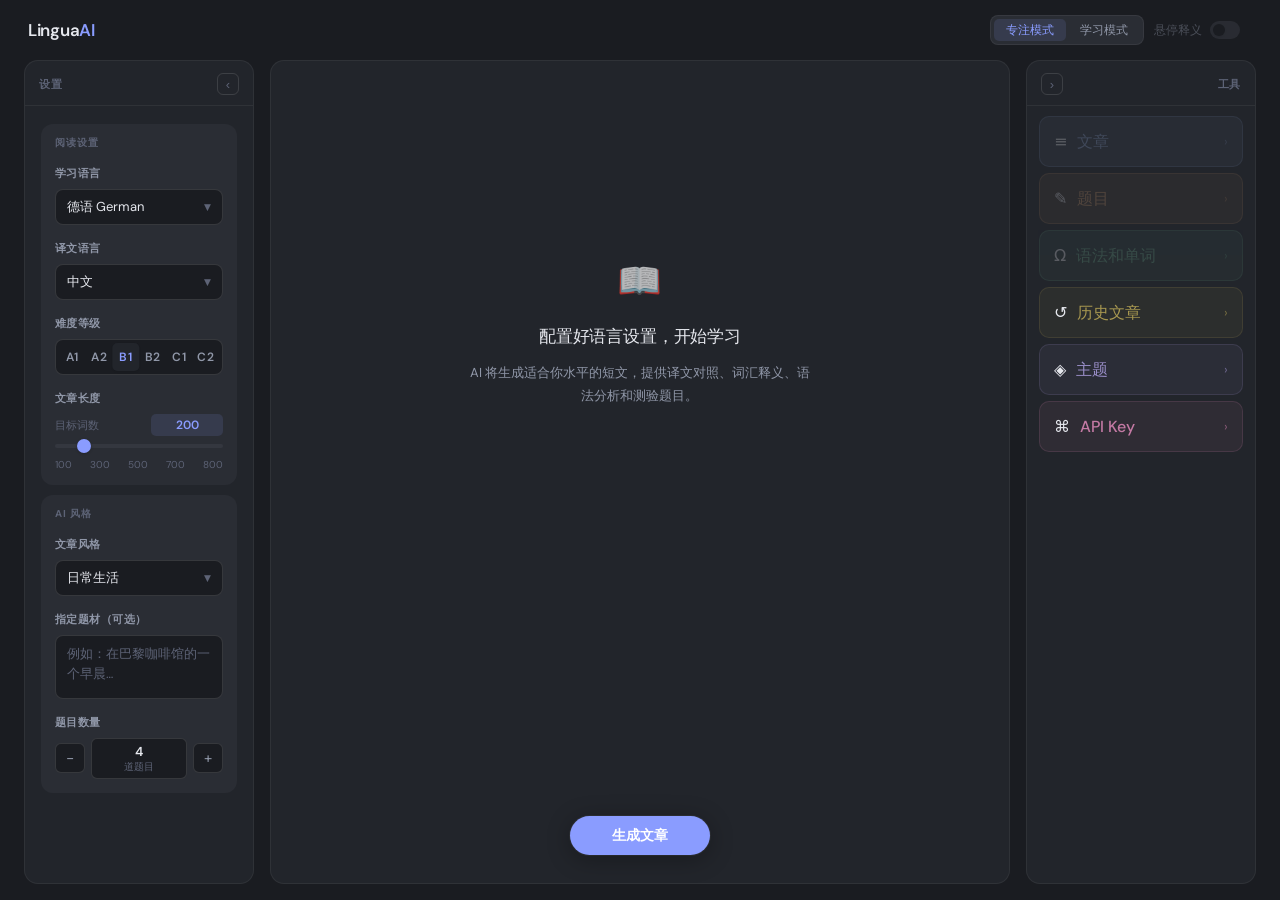
==== commit 3b8cfaef: "UI & feature upgrade: sidebar, sentence highlight, AI tutor, rewrite Left sidebar: - Grouped control" ====
--- a/LinguaAI.html
+++ b/LinguaAI.html
@@ -610,7 +610,24 @@
       padding: 1.1rem 1rem 1.2rem;
       display: flex;
       flex-direction: column;
-      gap: 1.1rem;
+      gap: 10px;
+    }
+
+    .left-section {
+      background: var(--bg3);
+      border-radius: var(--r-lg);
+      padding: 12px 14px 14px;
+      display: flex;
+      flex-direction: column;
+      gap: 1rem;
+    }
+
+    .left-section-title {
+      font-size: 10px;
+      font-weight: 700;
+      letter-spacing: .09em;
+      color: var(--text3);
+      text-transform: uppercase;
     }
 
     /* ── MIDDLE column ── */
@@ -2573,6 +2590,209 @@
         padding: 1.4rem 1.6rem;
       }
     }
+
+    /* ════════════════════════════════════
+       SENTENCE HOVER HIGHLIGHT
+       ════════════════════════════════════ */
+    .article-text .article-para { transition: opacity 0.28s ease; }
+    .article-text .sentence { border-radius: 3px; transition: background 0.25s ease; padding: 1px 0; }
+    .article-text.highlight-active .article-para:not(.para-focus) { opacity: 0.38; }
+    .article-text.highlight-active .sentence-focus { background: var(--accent-bg); }
+
+    /* ════════════════════════════════════
+       SELECTION TOOLBAR
+       ════════════════════════════════════ */
+    .sel-toolbar {
+      position: fixed;
+      z-index: 2000;
+      background: var(--surface);
+      border: 1px solid var(--border2);
+      border-radius: var(--r-md);
+      padding: 4px 6px;
+      display: flex;
+      gap: 4px;
+      box-shadow: var(--shadow-md);
+      opacity: 0;
+      pointer-events: none;
+      transition: opacity 0.15s ease;
+    }
+    .sel-toolbar.show { opacity: 1; pointer-events: auto; }
+    .sel-btn {
+      background: var(--bg3);
+      border: none;
+      color: var(--text);
+      font-size: 12px;
+      font-weight: 500;
+      padding: 5px 10px;
+      border-radius: var(--r-sm);
+      cursor: pointer;
+      font-family: var(--font-ui);
+      transition: background 0.15s;
+    }
+    .sel-btn:hover { background: var(--accent-bg); color: var(--accent2); }
+
+    /* ════════════════════════════════════
+       AI TUTOR PANEL
+       ════════════════════════════════════ */
+    .tutor-panel {
+      background: var(--bg2);
+      border: 1px solid var(--border2);
+      border-radius: var(--r-xl);
+      overflow: hidden;
+    }
+    .tutor-hdr {
+      display: flex;
+      align-items: center;
+      justify-content: space-between;
+      padding: 14px 18px 10px;
+      border-bottom: 1px solid var(--border);
+    }
+    .tutor-hdr-left { display: flex; align-items: center; gap: 8px; }
+    .tutor-icon { font-size: 14px; color: var(--accent); }
+    .tutor-title { font-size: 13px; font-weight: 600; color: var(--text); }
+    .tutor-close {
+      background: none; border: none; color: var(--text3); font-size: 14px;
+      cursor: pointer; padding: 2px 6px; border-radius: var(--r-sm); transition: color 0.15s;
+    }
+    .tutor-close:hover { color: var(--text); }
+    .tutor-context-box {
+      margin: 12px 18px 10px;
+      padding: 10px 14px;
+      background: var(--accent-bg);
+      border-left: 3px solid var(--accent);
+      border-radius: 0 var(--r-sm) var(--r-sm) 0;
+      font-size: 14px;
+      color: var(--text2);
+      font-family: var(--font-read);
+      line-height: 1.6;
+    }
+    .tutor-presets {
+      display: flex;
+      flex-wrap: wrap;
+      gap: 6px;
+      padding: 0 18px 10px;
+    }
+    .tutor-preset-btn {
+      background: var(--bg3);
+      border: 1px solid var(--border);
+      color: var(--text2);
+      font-size: 11px;
+      font-weight: 500;
+      padding: 5px 10px;
+      border-radius: 20px;
+      cursor: pointer;
+      font-family: var(--font-ui);
+      transition: all 0.15s;
+    }
+    .tutor-preset-btn:hover { border-color: var(--accent); color: var(--accent2); background: var(--accent-bg); }
+    .tutor-input-row {
+      display: flex;
+      gap: 8px;
+      padding: 0 18px 12px;
+    }
+    .tutor-input {
+      flex: 1;
+      background: var(--bg3);
+      border: 1px solid var(--border2);
+      color: var(--text);
+      font-size: 13px;
+      padding: 8px 12px;
+      border-radius: var(--r-md);
+      font-family: var(--font-ui);
+      outline: none;
+      transition: border-color 0.15s;
+    }
+    .tutor-input:focus { border-color: var(--accent); }
+    .tutor-send-btn {
+      background: var(--accent-bg);
+      border: 1px solid var(--accent);
+      color: var(--accent2);
+      font-size: 15px;
+      width: 36px;
+      height: 36px;
+      border-radius: var(--r-md);
+      cursor: pointer;
+      display: flex;
+      align-items: center;
+      justify-content: center;
+      transition: all 0.15s;
+    }
+    .tutor-send-btn:hover { background: var(--accent); color: #fff; }
+    .tutor-response {
+      padding: 0 18px 16px;
+      font-size: 14px;
+      color: var(--text);
+      line-height: 1.7;
+      min-height: 24px;
+      font-family: var(--font-ui);
+      white-space: pre-wrap;
+    }
+
+    /* ════════════════════════════════════
+       REWRITE PANEL
+       ════════════════════════════════════ */
+    .rewrite-panel {
+      background: var(--bg2);
+      border: 1px solid var(--border2);
+      border-radius: var(--r-xl);
+      overflow: hidden;
+    }
+    .rewrite-hdr {
+      display: flex;
+      align-items: center;
+      justify-content: space-between;
+      padding: 14px 18px 10px;
+      border-bottom: 1px solid var(--border);
+    }
+    .rewrite-original {
+      margin: 12px 18px 10px;
+      padding: 10px 14px;
+      background: var(--bg3);
+      border-radius: var(--r-md);
+      font-size: 14px;
+      color: var(--text2);
+      font-family: var(--font-read);
+      line-height: 1.6;
+    }
+    .rewrite-options {
+      display: flex;
+      flex-wrap: wrap;
+      gap: 6px;
+      padding: 0 18px 12px;
+    }
+    .rewrite-opt-btn {
+      background: var(--bg3);
+      border: 1px solid var(--border);
+      color: var(--text2);
+      font-size: 12px;
+      font-weight: 500;
+      padding: 6px 14px;
+      border-radius: 20px;
+      cursor: pointer;
+      font-family: var(--font-ui);
+      transition: all 0.15s;
+    }
+    .rewrite-opt-btn:hover { border-color: var(--accent); color: var(--accent2); }
+    .rewrite-opt-btn.active { background: var(--accent-bg); border-color: var(--accent); color: var(--accent2); }
+    .rewrite-result {
+      margin: 0 18px 16px;
+      border-top: 1px solid var(--border);
+      padding-top: 12px;
+    }
+    .rewrite-result-label {
+      font-size: 10px;
+      font-weight: 700;
+      letter-spacing: .07em;
+      text-transform: uppercase;
+      color: var(--text3);
+      margin-bottom: 8px;
+    }
+    .rewrite-result-text {
+      font-size: 15px;
+      font-family: var(--font-read);
+      color: var(--text);
+      line-height: 1.7;
+    }
   </style>
 </head>
 
@@ -2612,6 +2832,9 @@
       </div>
       <div class="col-body">
         <div class="aside-inner">
+
+          <div class="left-section">
+            <div class="left-section-title">阅读设置</div>
 
           <div class="field-group">
             <div class="field-label">学习语言</div>
@@ -2671,6 +2894,27 @@
               <div class="level-btn" data-level="C2">C2</div>
             </div>
           </div>
+
+          <div class="field-group">
+            <div class="field-label">文章长度</div>
+            <div class="length-slider-wrap">
+              <div class="length-slider-top">
+                <span style="font-size:11px;color:var(--text3)">目标词数</span>
+                <input type="number" class="length-val" id="lengthVal" min="100" max="800" value="200"
+                  onchange="onLengthChange()" onblur="onLengthChange()">
+              </div>
+              <input type="range" id="lengthSlider" min="100" max="800" step="1" value="200"
+                oninput="updateLengthLabel()">
+              <div class="length-range">
+                <span>100</span><span>300</span><span>500</span><span>700</span><span>800</span>
+              </div>
+            </div>
+          </div>
+
+          </div><!-- end left-section 阅读设置 -->
+
+          <div class="left-section">
+            <div class="left-section-title">AI 风格</div>
 
           <div class="field-group">
             <div class="field-label">文章风格</div>
@@ -2715,22 +2959,6 @@
           </div>
 
           <div class="field-group">
-            <div class="field-label">文章长度</div>
-            <div class="length-slider-wrap">
-              <div class="length-slider-top">
-                <span style="font-size:11px;color:var(--text3)">目标词数</span>
-                <input type="number" class="length-val" id="lengthVal" min="100" max="800" value="200"
-                  onchange="onLengthChange()" onblur="onLengthChange()">
-              </div>
-              <input type="range" id="lengthSlider" min="100" max="800" step="1" value="200"
-                oninput="updateLengthLabel()">
-              <div class="length-range">
-                <span>100</span><span>300</span><span>500</span><span>700</span><span>800</span>
-              </div>
-            </div>
-          </div>
-
-          <div class="field-group">
             <div class="field-label">题目数量</div>
             <div class="quiz-count-row">
               <button class="quiz-count-btn" id="quizCountDec" onclick="changeQuizCount(-1)">−</button>
@@ -2745,6 +2973,8 @@
               <span id="quizWarnText"></span>
             </div>
           </div>
+
+          </div><!-- end left-section AI 风格 -->
 
         </div><!-- end aside-inner -->
       </div><!-- end col-body -->
@@ -2848,6 +3078,12 @@
 
   </div><!-- end three-col -->
 
+  <!-- Selection toolbar -->
+  <div class="sel-toolbar" id="selToolbar">
+    <button class="sel-btn" onclick="openTutor()">Ask AI</button>
+    <button class="sel-btn" onclick="openRewrite()">改写</button>
+  </div>
+
   <!-- Tooltip -->
   <div class="tooltip" id="tooltip">
     <div class="tt-word-row">
@@ -2906,6 +3142,8 @@
     let grammarData = null;
     let tooltipTimer = null;
     const tooltipCache = {};
+    let tutorContext = '';  // the selected sentence/text
+    let tutorAbort = null; // for cancelling ongoing tutor stream
 
     // ─── Length slider ───
     const WORDS_MIN = 100, WORDS_MAX = 800;
@@ -3226,7 +3464,9 @@
       </div>
     </div>
     <div id="quizSection"><div class="pending-placeholder">等待生成……</div></div>
-    <div id="grammarSection"><div class="pending-placeholder">等待生成……</div></div>`;
+    <div id="grammarSection"><div class="pending-placeholder">等待生成……</div></div>
+    <div class="tutor-panel" id="tutorPanel" style="display:none"></div>
+    <div class="rewrite-panel" id="rewritePanel" style="display:none"></div>`;
       switchView('article');
 
       try {
@@ -3443,7 +3683,17 @@
 
     // ─── Clickable words ───
     function makeWords(text, lang) {
-      return text.replace(/([^\s\p{P}]+)/gu, m => `<span class="word" data-word="${escA(m)}">${esc(m)}</span>`);
+      // Split into paragraphs on blank lines or single newlines
+      const paras = text.split(/\n+/).filter(p => p.trim());
+      return paras.map(para => {
+        // Split paragraph into sentences: break after . ! ? followed by space or end
+        const sentences = para.split(/(?<=[.!?。！？])\s+/);
+        const sentenceHTML = sentences.map(sent => {
+          const words = sent.replace(/([^\s\p{P}]+)/gu, m => `<span class="word" data-word="${escA(m)}">${esc(m)}</span>`);
+          return `<span class="sentence">${words} </span>`;
+        }).join('');
+        return `<p class="article-para">${sentenceHTML}</p>`;
+      }).join('');
     }
     function setupWordHover() { setupWordHoverIn($('articleText')); }
     function setupWordHoverIn(container) {
@@ -3452,10 +3702,28 @@
         const w = e.target.closest('.word'); if (!w) return;
         clearTimeout(tooltipTimer);
         tooltipTimer = setTimeout(() => showTip(w), 650);
+        // Sentence highlight
+        const sent = w.closest('.sentence');
+        const para = w.closest('.article-para');
+        container.classList.add('highlight-active');
+        container.querySelectorAll('.sentence').forEach(s => s.classList.remove('sentence-focus'));
+        container.querySelectorAll('.article-para').forEach(p => p.classList.remove('para-focus'));
+        if (sent) sent.classList.add('sentence-focus');
+        if (para) para.classList.add('para-focus');
       });
       container.addEventListener('mouseout', e => {
-        if (!e.target.closest('.word')) return;
-        clearTimeout(tooltipTimer); tooltipTimer = setTimeout(hideTip, 380);
+        const w = e.target.closest('.word');
+        if (!w) return;
+        clearTimeout(tooltipTimer);
+        tooltipTimer = setTimeout(hideTip, 380);
+        // Remove highlights after short delay for smoothness
+        setTimeout(() => {
+          if (!container.matches(':hover') || !container.querySelector('.word:hover')) {
+            container.classList.remove('highlight-active');
+            container.querySelectorAll('.sentence').forEach(s => s.classList.remove('sentence-focus'));
+            container.querySelectorAll('.article-para').forEach(p => p.classList.remove('para-focus'));
+          }
+        }, 120);
       });
     }
 
@@ -3644,7 +3912,9 @@
       </div>
     </div>
     <div id="quizSection"></div>
-    <div id="grammarSection"></div>`;
+    <div id="grammarSection"></div>
+    <div class="tutor-panel" id="tutorPanel" style="display:none"></div>
+    <div class="rewrite-panel" id="rewritePanel" style="display:none"></div>`;
       setupWordHover();
       if (h.grammarData) renderGrammar(h.grammarData, h.lang);
       if (h.quizData) { quizData = h.quizData; submitted = false; Object.keys(picked).forEach(k => delete picked[k]); renderQuiz(h.quizData); }
@@ -3706,9 +3976,6 @@
         }
       }
     }
-    // Apply focus mode on page load
-    document.addEventListener('DOMContentLoaded', () => setMode('focus'));
-
     // ─── Collapsible sections ───
     function toggleSection(bodyId, arrowId) {
       const body = document.getElementById(bodyId);
@@ -3847,6 +4114,157 @@
         if (card) card.classList.add('tc-active');
       }
     }
+
+    // ─── Selection toolbar ───
+    function setupSelectionToolbar() {
+      document.addEventListener('mouseup', handleSelection);
+    }
+
+    function handleSelection(e) {
+      if (e.target.closest('.sel-toolbar') || e.target.closest('.tutor-panel') || e.target.closest('.rewrite-panel')) return;
+      setTimeout(() => {
+        const sel = window.getSelection();
+        const text = sel ? sel.toString().trim() : '';
+        if (!text || !sel.rangeCount) { hideSelToolbar(); return; }
+        const range = sel.getRangeAt(0);
+        const articleEl = $('articleText') || document.querySelector('.article-text');
+        if (!articleEl || !articleEl.contains(range.commonAncestorContainer)) { hideSelToolbar(); return; }
+        tutorContext = text;
+        const rect = range.getBoundingClientRect();
+        const tb = $('selToolbar');
+        tb.style.top = (rect.top + window.scrollY - 44) + 'px';
+        tb.style.left = Math.min(rect.left + window.scrollX, window.innerWidth - 140) + 'px';
+        tb.classList.add('show');
+      }, 10);
+    }
+    function hideSelToolbar() {
+      const tb = $('selToolbar'); if (tb) tb.classList.remove('show');
+    }
+    document.addEventListener('mousedown', e => {
+      if (!e.target.closest('.sel-toolbar')) hideSelToolbar();
+    });
+
+    // ─── AI Tutor ───
+    function openTutor() {
+      hideSelToolbar();
+      const panel = $('tutorPanel');
+      if (!panel) return;
+      const lang = $('articleText')?.dataset.lang || $('targetLang').value;
+      const native = $('articleText')?.dataset.native || $('nativeLang').value;
+      panel.style.display = 'block';
+      panel.innerHTML = `
+        <div class="tutor-hdr">
+          <div class="tutor-hdr-left">
+            <span class="tutor-icon">✦</span>
+            <span class="tutor-title">AI 导师</span>
+          </div>
+          <button class="tutor-close" onclick="closeTutor()">✕</button>
+        </div>
+        <div class="tutor-context-box">${esc(tutorContext)}</div>
+        <div class="tutor-presets">
+          <button class="tutor-preset-btn" onclick="sendTutorQ('为什么这里用这个语法形式？')">为什么这个语法？</button>
+          <button class="tutor-preset-btn" onclick="sendTutorQ('这句话是什么语气/时态？')">时态/语气</button>
+          <button class="tutor-preset-btn" onclick="sendTutorQ('请解释这句话的结构')">句子结构</button>
+          <button class="tutor-preset-btn" onclick="sendTutorQ('母语者通常怎么表达这个意思？')">母语者说法</button>
+        </div>
+        <div class="tutor-input-row">
+          <input class="tutor-input" id="tutorInput" placeholder="问 AI 任何关于这句话的问题…"
+            onkeydown="if(event.key==='Enter')sendTutorQ()">
+          <button class="tutor-send-btn" onclick="sendTutorQ()">↑</button>
+        </div>
+        <div class="tutor-response" id="tutorResponse"></div>`;
+      panel.scrollIntoView({ behavior: 'smooth', block: 'nearest' });
+    }
+
+    function closeTutor() {
+      const p = $('tutorPanel'); if (p) p.style.display = 'none';
+    }
+
+    async function sendTutorQ(preset) {
+      if (!getKey()) { showError('请先输入 API Key'); return; }
+      const input = $('tutorInput');
+      const question = preset || (input ? input.value.trim() : '');
+      if (!question) return;
+      const resp = $('tutorResponse');
+      if (!resp) return;
+      if (input) input.value = '';
+      const lang = $('articleText')?.dataset.lang || $('targetLang').value;
+      const native = $('articleText')?.dataset.native || $('nativeLang').value;
+      resp.innerHTML = '<span class="streaming-indicator"></span>';
+      try {
+        const answer = await callAPI(
+          [{ role: 'user', content: `Context sentence from a ${lang} article (CEFR ${currentLevel}):\n"${tutorContext}"\n\nFull article:\n${articleContent.slice(0, 1200)}\n\nQuestion (answer in ${native}):\n${question}` }],
+          `You are an expert ${lang} language tutor. Give clear, concise explanations in ${native}. Focus on the specific question. Use examples when helpful.`,
+          true, (_, f) => { resp.innerHTML = esc(f) + '<span class="streaming-indicator"></span>'; }, 800, false, 'AI导师'
+        );
+        resp.innerHTML = esc(answer).replace(/\n/g, '<br>');
+      } catch(e) { resp.innerHTML = `<span style="color:var(--red)">${esc(e.message)}</span>`; }
+    }
+
+    // ─── Rewrite panel ───
+    function openRewrite() {
+      hideSelToolbar();
+      const panel = $('rewritePanel');
+      if (!panel) return;
+      const lang = $('articleText')?.dataset.lang || $('targetLang').value;
+      const options = [
+        { key: 'simpler', label: '更简单', desc: 'Simpler' },
+        { key: 'formal', label: '正式', desc: 'More Formal' },
+        { key: 'casual', label: '口语', desc: 'More Casual' },
+        { key: 'native', label: '母语者', desc: 'Native-like' },
+        { key: 'b1', label: 'B1 改写', desc: 'CEFR B1 level' },
+        { key: 'c1', label: 'C1 改写', desc: 'CEFR C1 level' },
+      ];
+      panel.style.display = 'block';
+      panel.innerHTML = `
+        <div class="rewrite-hdr">
+          <div class="tutor-hdr-left">
+            <span class="tutor-icon">⟳</span>
+            <span class="tutor-title">改写对比</span>
+          </div>
+          <button class="tutor-close" onclick="closeRewrite()">✕</button>
+        </div>
+        <div class="rewrite-original">${esc(tutorContext)}</div>
+        <div class="rewrite-options">
+          ${options.map(o => `<button class="rewrite-opt-btn" onclick="doRewrite('${o.key}','${o.desc}',this)">${o.label}</button>`).join('')}
+        </div>
+        <div class="rewrite-result" id="rewriteResult" style="display:none">
+          <div class="rewrite-result-label">改写结果</div>
+          <div class="rewrite-result-text" id="rewriteText"></div>
+        </div>`;
+      panel.scrollIntoView({ behavior: 'smooth', block: 'nearest' });
+    }
+
+    function closeRewrite() {
+      const p = $('rewritePanel'); if (p) p.style.display = 'none';
+    }
+
+    async function doRewrite(key, styleDesc, btn) {
+      if (!getKey()) { showError('请先输入 API Key'); return; }
+      const lang = $('articleText')?.dataset.lang || $('targetLang').value;
+      const resultBox = $('rewriteResult');
+      const textBox = $('rewriteText');
+      if (!resultBox || !textBox) return;
+      resultBox.style.display = 'block';
+      textBox.innerHTML = '<span class="streaming-indicator"></span>';
+      // highlight selected button
+      document.querySelectorAll('.rewrite-opt-btn').forEach(b => b.classList.remove('active'));
+      if (btn) btn.classList.add('active');
+      try {
+        const result = await callAPI(
+          [{ role: 'user', content: `Rewrite the following ${lang} sentence in a "${styleDesc}" style. Output ONLY the rewritten sentence in ${lang}, nothing else:\n\n"${tutorContext}"` }],
+          `You are a ${lang} language expert. Rewrite sentences while preserving meaning. Output only the rewritten sentence.`,
+          true, (_, f) => { textBox.innerHTML = esc(f) + '<span class="streaming-indicator"></span>'; }, 400, false, '改写'
+        );
+        textBox.innerHTML = esc(result);
+      } catch(e) { textBox.innerHTML = `<span style="color:var(--red)">${esc(e.message)}</span>`; }
+    }
+
+    // Apply focus mode on page load
+    document.addEventListener('DOMContentLoaded', () => {
+      setMode('focus');
+      setupSelectionToolbar();
+    });
   </script>
 
   <!-- Debug 面板 -->
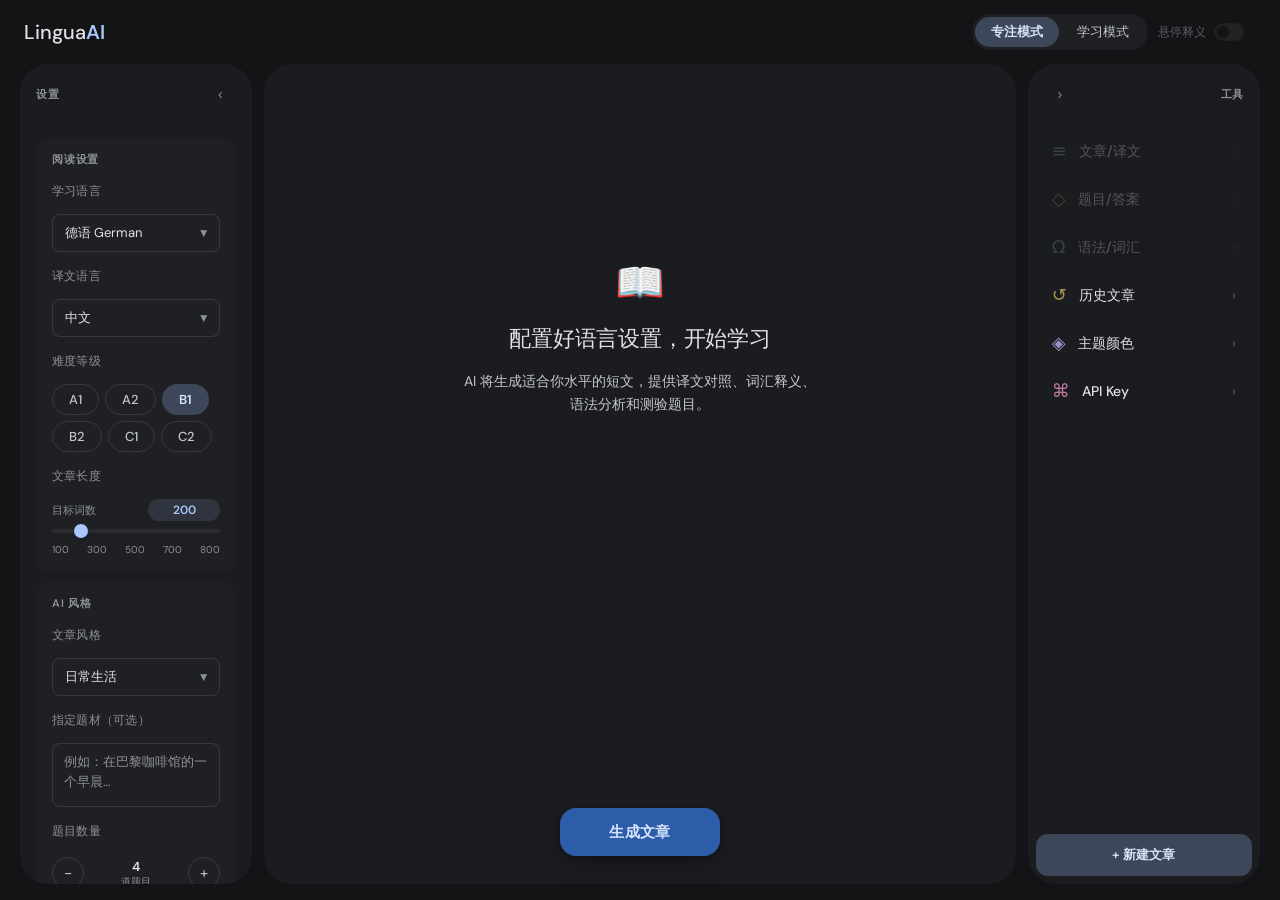
==== commit 457a5d5f: "Redesign UI to Material Design 3 - Replace all CSS variables with MD3 color tokens (primary-containe" ====
--- a/LinguaAI.html
+++ b/LinguaAI.html
@@ -18,14 +18,17 @@
     :root {
       --aside-w: 280px;
       --header-h: 56px;
-      --transition: 0.22s ease;
+      --transition: 0.2s ease;
       --font-ui: 'DM Sans', 'Helvetica Neue', system-ui, sans-serif;
       --font-read: 'Crimson Pro', 'Source Serif Pro', Georgia, serif;
 
-      --r-sm: 6px;
-      --r-md: 8px;
-      --r-lg: 12px;
-      --r-xl: 16px;
+      /* MD3 Shape scale */
+      --r-xs:  4px;
+      --r-sm:  8px;
+      --r-md:  12px;
+      --r-lg:  16px;
+      --r-xl:  28px;
+      --r-full: 9999px;
 
       /* semantic status colors — theme-agnostic */
       --green: #4ade80;
@@ -40,94 +43,154 @@
       --blue-bg: rgba(127, 179, 227, 0.10);
     }
 
-    /* ══ DARK · INDIGO (default) ══ */
+    /* ══ DARK · BLUE (default) — MD3 ══ */
     :root,
     html.theme-blue {
-      --bg: #1a1c21;
-      --bg2: #22252b;
-      --bg3: #2a2d34;
-      --surface: #34373f;
-      --surface2: #40434c;
-      --border: rgba(255, 255, 255, 0.06);
-      --border2: rgba(255, 255, 255, 0.12);
-      --text: #e6e8ee;
-      --text2: #9097a8;
-      --text3: #5d6376;
-      --accent: #8a9cff;
-      --accent2: #aab8ff;
-      --accent-bg: rgba(138, 156, 255, 0.12);
-      --amber: #8a9cff;
-      --amber-bg: rgba(138, 156, 255, 0.10);
-      --blue: #7fb3e3;
-      --shadow-md: 0 4px 16px rgba(0, 0, 0, 0.35);
-      --shadow-lg: 0 16px 48px rgba(0, 0, 0, 0.45);
-    }
-
-    /* ══ LIGHT · INDIGO ══ */
+      --bg:      #131416;
+      --bg2:     #1b1c1f;
+      --bg3:     #1f2024;
+      --surface: #2a2b2f;
+      --surface2:#353638;
+
+      --border:  rgba(255,255,255,0.05);
+      --border2: rgba(255,255,255,0.11);
+
+      --text:    #e2e2e6;
+      --text2:   #c4c6cf;
+      --text3:   #8e9099;
+
+      --accent:  #a8c7fa;
+      --accent2: #c5deff;
+      --accent-bg: rgba(168,199,250,0.12);
+
+      --primary-container: #2d5da8;
+      --on-primary-container: #d6e3ff;
+
+      --secondary-container: #3e4759;
+      --on-secondary-container: #dae2f9;
+
+      --amber:    #a8c7fa;
+      --amber-bg: rgba(168,199,250,0.10);
+      --blue:     #a8c7fa;
+
+      --shadow-md: 0 1px 3px rgba(0,0,0,0.3), 0 4px 8px rgba(0,0,0,0.15);
+      --shadow-lg: 0 2px 6px rgba(0,0,0,0.3), 0 8px 24px rgba(0,0,0,0.2);
+
+      --state-hover:  rgba(226,226,230,0.08);
+      --state-press:  rgba(226,226,230,0.12);
+      --state-focus:  rgba(168,199,250,0.12);
+    }
+
+    /* ══ LIGHT · BLUE — MD3 ══ */
     html.light.theme-blue,
     html.theme-blue.light {
-      --bg: #fafaf8;
-      --bg2: #ffffff;
-      --bg3: #f4f4f1;
-      --surface: #ececea;
-      --surface2: #dfdfdd;
-      --border: rgba(20, 22, 30, 0.08);
-      --border2: rgba(20, 22, 30, 0.16);
-      --text: #181a1f;
-      --text2: #5a6072;
-      --text3: #8e94a3;
-      --accent: #4c5fd8;
-      --accent2: #3a4dc4;
-      --accent-bg: rgba(76, 95, 216, 0.09);
-      --amber: #4c5fd8;
-      --amber-bg: rgba(76, 95, 216, 0.08);
-      --blue: #2563a8;
-      --shadow-md: 0 4px 14px rgba(20, 22, 30, 0.06);
-      --shadow-lg: 0 16px 42px rgba(20, 22, 30, 0.10);
-    }
-
-    /* ══ DARK · VIOLET ══ */
+      --bg:      #f5f8ff;
+      --bg2:     #ffffff;
+      --bg3:     #eef1fa;
+      --surface: #e4e8f5;
+      --surface2:#d8dcef;
+
+      --border:  rgba(20,22,40,0.07);
+      --border2: rgba(20,22,40,0.13);
+
+      --text:    #191c22;
+      --text2:   #44474f;
+      --text3:   #74777f;
+
+      --accent:  #3a5bc7;
+      --accent2: #1e3a8a;
+      --accent-bg: rgba(58,91,199,0.09);
+
+      --primary-container: #d6e3ff;
+      --on-primary-container: #001b3d;
+
+      --secondary-container: #dae2f9;
+      --on-secondary-container: #131c2c;
+
+      --amber:    #3a5bc7;
+      --amber-bg: rgba(58,91,199,0.08);
+      --blue:     #1a56c4;
+
+      --shadow-md: 0 1px 2px rgba(20,22,40,0.06), 0 4px 10px rgba(20,22,40,0.07);
+      --shadow-lg: 0 2px 4px rgba(20,22,40,0.05), 0 8px 20px rgba(20,22,40,0.09);
+
+      --state-hover:  rgba(25,28,34,0.08);
+      --state-press:  rgba(25,28,34,0.12);
+      --state-focus:  rgba(58,91,199,0.10);
+    }
+
+    /* ══ DARK · VIOLET — MD3 ══ */
     html.theme-purple {
-      --bg: #1a1c21;
-      --bg2: #22252b;
-      --bg3: #2a2d34;
-      --surface: #34373f;
-      --surface2: #40434c;
-      --border: rgba(255, 255, 255, 0.06);
-      --border2: rgba(255, 255, 255, 0.12);
-      --text: #ecebf0;
-      --text2: #9a93a8;
-      --text3: #615a73;
-      --accent: #b48dff;
-      --accent2: #c9aaff;
-      --accent-bg: rgba(180, 141, 255, 0.12);
-      --amber: #b48dff;
-      --amber-bg: rgba(180, 141, 255, 0.10);
-      --blue: #7fb3e3;
-      --shadow-md: 0 4px 16px rgba(0, 0, 0, 0.35);
-      --shadow-lg: 0 16px 48px rgba(0, 0, 0, 0.45);
-    }
-
-    /* ══ LIGHT · VIOLET ══ */
+      --bg:      #141218;
+      --bg2:     #1d1b20;
+      --bg3:     #211f26;
+      --surface: #2b2930;
+      --surface2:#36343b;
+
+      --border:  rgba(255,255,255,0.05);
+      --border2: rgba(255,255,255,0.11);
+
+      --text:    #e6e0e9;
+      --text2:   #cac4d0;
+      --text3:   #938f99;
+
+      --accent:  #d0bcff;
+      --accent2: #ecdcff;
+      --accent-bg: rgba(208,188,255,0.12);
+
+      --primary-container: #4f378b;
+      --on-primary-container: #ecdcff;
+
+      --secondary-container: #4a4458;
+      --on-secondary-container: #e8def8;
+
+      --amber:    #d0bcff;
+      --amber-bg: rgba(208,188,255,0.10);
+      --blue:     #a8c7fa;
+
+      --shadow-md: 0 1px 3px rgba(0,0,0,0.35), 0 4px 8px rgba(0,0,0,0.2);
+      --shadow-lg: 0 2px 6px rgba(0,0,0,0.35), 0 8px 24px rgba(0,0,0,0.25);
+
+      --state-hover:  rgba(230,224,233,0.08);
+      --state-press:  rgba(230,224,233,0.12);
+      --state-focus:  rgba(208,188,255,0.12);
+    }
+
+    /* ══ LIGHT · VIOLET — MD3 ══ */
     html.theme-purple.light {
-      --bg: #faf9fb;
-      --bg2: #ffffff;
-      --bg3: #f3f1f6;
-      --surface: #ebe9ef;
-      --surface2: #ddd9e4;
-      --border: rgba(20, 18, 30, 0.08);
-      --border2: rgba(20, 18, 30, 0.16);
-      --text: #1b181f;
-      --text2: #5c5670;
-      --text3: #8e88a0;
-      --accent: #7a4fd6;
-      --accent2: #643cc0;
-      --accent-bg: rgba(122, 79, 214, 0.09);
-      --amber: #7a4fd6;
-      --amber-bg: rgba(122, 79, 214, 0.08);
-      --blue: #2563a8;
-      --shadow-md: 0 4px 14px rgba(20, 18, 30, 0.06);
-      --shadow-lg: 0 16px 42px rgba(20, 18, 30, 0.10);
+      --bg:      #fffbfe;
+      --bg2:     #ffffff;
+      --bg3:     #f3eeff;
+      --surface: #e8e0f0;
+      --surface2:#ddd5e8;
+
+      --border:  rgba(20,18,30,0.07);
+      --border2: rgba(20,18,30,0.13);
+
+      --text:    #1c1b1f;
+      --text2:   #49454f;
+      --text3:   #79747e;
+
+      --accent:  #6750a4;
+      --accent2: #4f378b;
+      --accent-bg: rgba(103,80,164,0.09);
+
+      --primary-container: #ecdcff;
+      --on-primary-container: #21005d;
+
+      --secondary-container: #e8def8;
+      --on-secondary-container: #1d192b;
+
+      --amber:    #6750a4;
+      --amber-bg: rgba(103,80,164,0.08);
+      --blue:     #1a56c4;
+
+      --shadow-md: 0 1px 2px rgba(20,18,30,0.06), 0 4px 10px rgba(20,18,30,0.07);
+      --shadow-lg: 0 2px 4px rgba(20,18,30,0.05), 0 8px 20px rgba(20,18,30,0.09);
+
+      --state-hover:  rgba(28,27,31,0.08);
+      --state-press:  rgba(28,27,31,0.12);
+      --state-focus:  rgba(103,80,164,0.10);
     }
 
     * {
@@ -164,7 +227,7 @@
        ════════════════════════════════════ */
     header {
       background: var(--bg2);
-      border-bottom: 1px solid var(--border);
+      border-bottom: none;
       padding: 0 1.25rem;
       display: flex;
       align-items: center;
@@ -188,10 +251,10 @@
 
     .logo {
       font-family: var(--font-ui);
-      font-size: 17px;
-      font-weight: 600;
+      font-size: 20px;
+      font-weight: 500;
       color: var(--text);
-      letter-spacing: -0.015em;
+      letter-spacing: 0;
       white-space: nowrap;
       padding-right: 0.5rem;
       flex-shrink: 0;
@@ -202,7 +265,7 @@
       font-weight: 600;
     }
 
-    /* generic small pill button used across the header */
+    /* generic small pill button used across the header — MD3 tonal button */
     .btn-hist {
       background: transparent;
       border: 1px solid var(--border2);
@@ -210,65 +273,63 @@
       font-family: var(--font-ui);
       font-size: 12px;
       font-weight: 500;
-      padding: 6px 11px;
-      border-radius: var(--r-md);
+      padding: 6px 14px;
+      border-radius: var(--r-full);
       cursor: pointer;
       display: inline-flex;
       align-items: center;
       gap: 6px;
       white-space: nowrap;
       transition: var(--transition);
-      height: 30px;
+      height: auto;
     }
 
     .btn-hist:hover {
-      border-color: var(--text2);
+      background: var(--state-hover);
+      border-color: var(--accent);
       color: var(--text);
+    }
+
+    /* mode toggle — MD3 Segmented Button */
+    .mode-toggle {
+      display: flex;
       background: var(--bg3);
-    }
-
-    /* mode toggle (focus / study) */
-    .mode-toggle {
-      display: inline-flex;
-      align-items: center;
-      background: var(--bg3);
-      border: 1px solid var(--border);
-      border-radius: var(--r-md);
+      border-radius: var(--r-full);
       padding: 3px;
       gap: 2px;
-      height: 30px;
+      height: auto;
       flex-shrink: 0;
+      border: none;
     }
 
     .mode-btn {
-      font-size: 12px;
+      padding: 6px 16px;
+      border-radius: var(--r-full);
+      border: none;
+      background: transparent;
+      color: var(--text2);
+      font-size: 13px;
       font-weight: 500;
-      padding: 0 12px;
-      height: 22px;
-      border: none;
-      background: none;
-      color: var(--text2);
+      font-family: var(--font-ui);
       cursor: pointer;
-      border-radius: 5px;
       transition: var(--transition);
-      font-family: var(--font-ui);
       white-space: nowrap;
     }
 
     .mode-btn:hover {
+      background: var(--state-hover);
       color: var(--text);
     }
 
     .mode-btn.active {
-      background: var(--bg2);
-      color: var(--text);
-      box-shadow: 0 1px 3px rgba(0, 0, 0, 0.12);
+      background: var(--secondary-container);
+      color: var(--on-secondary-container);
+      font-weight: 600;
     }
 
     .mode-btn.focus-active {
-      background: var(--accent-bg);
-      color: var(--accent);
-      box-shadow: none;
+      background: var(--secondary-container);
+      color: var(--on-secondary-container);
     }
 
     /* hover-translate toggle */
@@ -352,17 +413,17 @@
       align-items: center;
       gap: 7px;
       cursor: pointer;
-      padding: 0 11px;
-      height: 30px;
-      border-radius: var(--r-md);
+      padding: 6px 14px;
+      height: auto;
+      border-radius: var(--r-full);
       background: transparent;
       border: 1px solid var(--border2);
       transition: var(--transition);
     }
 
     .api-key-trigger:hover {
-      border-color: var(--text2);
-      background: var(--bg3);
+      background: var(--state-hover);
+      border-color: var(--accent);
     }
 
     .api-key-trigger-label {
@@ -390,8 +451,8 @@
       position: absolute;
       top: calc(100% + 8px);
       right: 0;
-      background: var(--bg2);
-      border: 1px solid var(--border2);
+      background: var(--surface);
+      border: none;
       border-radius: var(--r-lg);
       padding: 14px 16px;
       display: flex;
@@ -425,7 +486,7 @@
       border: 1px solid var(--border2);
       background: transparent;
       color: var(--text2);
-      border-radius: var(--r-sm);
+      border-radius: var(--r-full);
       cursor: pointer;
       font-family: var(--font-ui);
       transition: var(--transition);
@@ -434,15 +495,15 @@
     }
 
     .api-provider-btn:hover {
-      border-color: var(--text2);
+      background: var(--state-hover);
+      border-color: var(--accent);
       color: var(--text);
-      background: var(--bg3);
     }
 
     .api-provider-btn.active {
-      background: var(--accent-bg);
-      border-color: var(--accent);
-      color: var(--accent);
+      background: var(--secondary-container);
+      border-color: transparent;
+      color: var(--on-secondary-container);
     }
 
     .api-field-row {
@@ -507,7 +568,7 @@
     body {
       height: 100vh;
       overflow: hidden;
-      padding: 0 24px 16px;
+      padding: 0 20px 16px;
       /* top handled by .top-bar */
       display: flex;
       flex-direction: column;
@@ -516,7 +577,7 @@
 
     /* ── Top bar ── */
     .top-bar {
-      height: 60px;
+      height: 64px;
       flex-shrink: 0;
       display: flex;
       align-items: center;
@@ -541,16 +602,16 @@
     .three-col {
       flex: 1;
       display: flex;
-      gap: 16px;
+      gap: 12px;
       min-height: 0;
       overflow: hidden;
     }
 
-    /* ── Generic column card ── */
+    /* ── Generic column card — MD3 tonal surface ── */
     .col {
       background: var(--bg2);
-      border: 1px solid var(--border);
-      border-radius: 14px;
+      border: none;
+      border-radius: var(--r-xl);
       display: flex;
       flex-direction: column;
       overflow: hidden;
@@ -561,8 +622,8 @@
       display: flex;
       align-items: center;
       justify-content: space-between;
-      padding: 12px 14px 10px;
-      border-bottom: 1px solid var(--border);
+      padding: 14px 16px 10px;
+      border-bottom: none;
       flex-shrink: 0;
     }
 
@@ -586,23 +647,23 @@
 
     .col-collapse-btn {
       background: none;
-      border: 1px solid var(--border2);
+      border: none;
       color: var(--text3);
-      width: 22px;
-      height: 22px;
-      border-radius: var(--r-sm);
+      width: 32px;
+      height: 32px;
+      border-radius: var(--r-full);
       cursor: pointer;
       display: flex;
       align-items: center;
       justify-content: center;
-      font-size: 13px;
+      font-size: 14px;
       flex-shrink: 0;
       line-height: 1;
       transition: var(--transition);
     }
 
     .col-collapse-btn:hover {
-      background: var(--bg3);
+      background: var(--state-hover);
       color: var(--text);
     }
 
@@ -616,16 +677,17 @@
     .left-section {
       background: var(--bg3);
       border-radius: var(--r-lg);
-      padding: 12px 14px 14px;
+      padding: 14px 16px 16px;
       display: flex;
       flex-direction: column;
       gap: 1rem;
+      border: none;
     }
 
     .left-section-title {
-      font-size: 10px;
-      font-weight: 700;
-      letter-spacing: .09em;
+      font-size: 11px;
+      font-weight: 600;
+      letter-spacing: .07em;
       color: var(--text3);
       text-transform: uppercase;
     }
@@ -691,7 +753,8 @@
 
     /* Thin-strip state: hide body + label, center the toggle button */
     .col-left.collapsed .col-body,
-    .col-right.collapsed .col-body {
+    .col-right.collapsed .col-body,
+    .col-right.collapsed .col-footer {
       display: none;
     }
 
@@ -710,25 +773,26 @@
     .tool-grid {
       display: flex;
       flex-direction: column;
-      gap: 6px;
-      padding: 10px 12px;
+      gap: 2px;
+      padding: 8px;
     }
 
     .tool-card {
-      border-radius: 10px;
-      padding: 16px 14px;
+      border-radius: var(--r-md);
+      padding: 14px 16px;
       cursor: pointer;
       display: flex;
       flex-direction: row;
       align-items: center;
-      gap: 10px;
+      gap: 12px;
       transition: var(--transition);
       user-select: none;
-      border: 1px solid transparent;
+      border: none;
+      background: transparent;
     }
 
     .tool-card:hover:not(.disabled) {
-      filter: brightness(1.12);
+      background: var(--state-hover);
     }
 
     .tool-card.disabled {
@@ -737,74 +801,51 @@
       pointer-events: none;
     }
 
+    /* Grammar card in focus mode: keep pointer-events so title tooltip fires */
+    #tcGrammar.disabled {
+      pointer-events: auto;
+    }
+
     .tool-card.tc-active {
-      outline: 2px solid var(--tc-c, var(--accent));
-      outline-offset: -1px;
-    }
+      background: var(--accent-bg);
+    }
+
+    /* MD3: neutral base, icon/label colored only */
+    .tc-article  { background: transparent; border-color: transparent; --tc-c: #8aa0cc; }
+    .tc-quiz     { background: transparent; border-color: transparent; --tc-c: #c49368; }
+    .tc-grammar  { background: transparent; border-color: transparent; --tc-c: #6aaa8c; }
+    .tc-history  { background: transparent; border-color: transparent; --tc-c: #a89850; }
+    .tc-theme    { background: transparent; border-color: transparent; --tc-c: #9a8ec8; }
+    .tc-apikey   { background: transparent; border-color: transparent; --tc-c: #c47aa4; }
 
     .tc-icon {
-      font-size: 16px;
+      font-size: 18px;
       line-height: 1;
       flex-shrink: 0;
+      color: var(--tc-c, var(--text2));
     }
 
     .tc-label {
-      font-size: 16px;
+      font-size: 14px;
       font-weight: 500;
-      color: var(--tc-c, var(--text2));
+      color: var(--text);
       line-height: 1;
       flex: 1;
     }
 
     .tc-arrow {
-      font-size: 13px;
-      color: var(--tc-c, var(--text3));
-      opacity: 0.6;
+      font-size: 14px;
+      color: var(--text3);
+      opacity: 0.5;
       flex-shrink: 0;
     }
 
-    .tc-article {
-      background: rgba(138, 160, 204, .22);
-      border-color: rgba(138, 160, 204, .38);
-      --tc-c: #8aa0cc;
-    }
-
-    .tc-quiz {
-      background: rgba(196, 147, 104, .22);
-      border-color: rgba(196, 147, 104, .38);
-      --tc-c: #c49368;
-    }
-
-    .tc-grammar {
-      background: rgba(106, 170, 140, .22);
-      border-color: rgba(106, 170, 140, .38);
-      --tc-c: #6aaa8c;
-    }
-
-    .tc-history {
-      background: rgba(168, 152, 80, .08);
-      border-color: rgba(168, 152, 80, .16);
-      --tc-c: #a89850;
-    }
-
-    .tc-theme {
-      background: rgba(154, 142, 200, .08);
-      border-color: rgba(154, 142, 200, .16);
-      --tc-c: #9a8ec8;
-    }
-
-    .tc-apikey {
-      background: rgba(196, 122, 164, .08);
-      border-color: rgba(196, 122, 164, .16);
-      --tc-c: #c47aa4;
-    }
-
-    /* Right-column inline panels */
+    /* Right-column inline panels — MD3 */
     .right-panel {
-      margin: 0 12px 12px;
-      background: var(--surface);
-      border: 1px solid var(--border2);
-      border-radius: 10px;
+      margin: 0 8px 8px;
+      background: var(--bg3);
+      border: none;
+      border-radius: var(--r-lg);
       padding: 12px;
       display: none;
       flex-direction: column;
@@ -863,10 +904,10 @@
     /* Generate FAB button */
     .gen-fab .btn-generate {
       width: auto;
-      min-width: 140px;
-      padding: 10px 28px;
-      border-radius: 24px;
-      box-shadow: 0 4px 24px rgba(0, 0, 0, .3), 0 0 0 1px rgba(255, 255, 255, .06);
+      min-width: 160px;
+      padding: 14px 28px;
+      border-radius: var(--r-lg);
+      box-shadow: var(--shadow-lg);
     }
 
     /* ════════════════════════════════════
@@ -879,22 +920,23 @@
     }
 
     .field-label {
-      font-size: 11px;
-      font-weight: 600;
-      letter-spacing: 0.04em;
-      color: var(--text2);
+      font-size: 12px;
+      font-weight: 500;
+      letter-spacing: .02em;
+      color: var(--text3);
+      margin-bottom: 6px;
       text-transform: none;
     }
 
     select,
     textarea {
-      background: var(--bg);
+      background: var(--bg3);
       border: 1px solid var(--border2);
       color: var(--text);
       font-family: var(--font-ui);
       font-size: 13px;
       padding: 8px 11px;
-      border-radius: var(--r-md);
+      border-radius: var(--r-sm);
       width: 100%;
       transition: border-color 0.2s;
       appearance: none;
@@ -931,63 +973,57 @@
       color: var(--text3);
     }
 
-    /* Level grid — segmented control with sliding pill */
+    /* Level grid — MD3 Filter Chips */
     .level-grid {
-      display: grid;
-      grid-template-columns: repeat(6, 1fr);
-      gap: 0;
-      background: var(--bg);
-      border: 1px solid var(--border2);
-      border-radius: var(--r-md);
-      padding: 3px;
+      display: flex;
+      flex-wrap: wrap;
+      gap: 6px;
+      background: transparent;
+      border: none;
+      border-radius: 0;
+      padding: 0;
       position: relative;
       --level-index: 2;
       /* B1 by default */
     }
 
-    /* Sliding background pill */
+    /* No sliding pill in MD3 chip style */
     .level-grid::before {
-      content: '';
-      position: absolute;
-      top: 3px;
-      bottom: 3px;
-      left: 3px;
-      width: calc((100% - 6px) / 6);
-      background: var(--bg2);
-      border-radius: 5px;
-      box-shadow: 0 1px 2px rgba(0, 0, 0, 0.08);
-      transform: translateX(calc(var(--level-index) * 100%));
-      transition: transform 0.34s cubic-bezier(0.32, 0.72, 0, 1);
-      z-index: 0;
-      pointer-events: none;
+      content: none;
     }
 
     .level-btn {
       position: relative;
       z-index: 1;
+      padding: 6px 16px;
+      border-radius: var(--r-full);
+      border: 1px solid var(--border2);
       background: transparent;
-      border: none;
       color: var(--text2);
-      font-size: 12px;
+      font-size: 13px;
+      font-weight: 500;
+      font-family: var(--font-ui);
+      cursor: pointer;
+      transition: var(--transition);
+      user-select: none;
+    }
+
+    .level-btn:hover {
+      background: var(--state-hover);
+      border-color: var(--accent);
+      color: var(--text);
+    }
+
+    .level-btn.active {
+      background: var(--secondary-container);
+      border-color: transparent;
+      color: var(--on-secondary-container);
       font-weight: 600;
-      padding: 6px 0;
-      border-radius: 5px;
-      cursor: pointer;
-      text-align: center;
-      transition: color 0.2s ease;
-      letter-spacing: 0.02em;
-    }
-
-    .level-btn:hover {
-      color: var(--text);
-    }
-
-    .level-btn.active {
-      color: var(--accent);
     }
 
     .level-btn.active:hover {
-      color: var(--accent);
+      background: var(--secondary-container);
+      color: var(--on-secondary-container);
     }
 
     /* Custom select (for 学习语言 / 译文语言) — same drop animation as style-list */
@@ -999,10 +1035,10 @@
       display: flex;
       align-items: center;
       justify-content: space-between;
-      background: var(--bg);
+      background: var(--bg3);
       border: 1px solid var(--border2);
-      padding: 8px 11px;
-      border-radius: var(--r-md);
+      padding: 9px 12px;
+      border-radius: var(--r-sm);
       cursor: pointer;
       transition: border-color 0.15s;
       user-select: none;
@@ -1036,8 +1072,8 @@
     }
 
     .cs-list {
-      background: var(--bg2);
-      border: 1px solid var(--accent);
+      background: var(--surface);
+      border: 1px solid var(--border2);
       border-top: none;
       border-bottom-left-radius: var(--r-md);
       border-bottom-right-radius: var(--r-md);
@@ -1094,10 +1130,10 @@
       display: flex;
       align-items: center;
       justify-content: space-between;
-      background: var(--bg);
+      background: var(--bg3);
       border: 1px solid var(--border2);
-      padding: 8px 11px;
-      border-radius: var(--r-md);
+      padding: 9px 12px;
+      border-radius: var(--r-sm);
       cursor: pointer;
       transition: var(--transition);
       user-select: none;
@@ -1129,8 +1165,8 @@
     }
 
     .style-list {
-      background: var(--bg2);
-      border: 1px solid var(--accent);
+      background: var(--surface);
+      border: 1px solid var(--border2);
       border-top: none;
       border-bottom-left-radius: var(--r-md);
       border-bottom-right-radius: var(--r-md);
@@ -1240,7 +1276,7 @@
       color: var(--accent);
       background: var(--accent-bg);
       padding: 2px 9px;
-      border-radius: 5px;
+      border-radius: var(--r-full);
       min-width: 56px;
       text-align: center;
     }
@@ -1318,12 +1354,12 @@
     }
 
     .quiz-count-btn {
-      width: 30px;
-      height: 30px;
-      background: var(--bg);
+      width: 32px;
+      height: 32px;
+      background: transparent;
       border: 1px solid var(--border2);
       color: var(--text2);
-      border-radius: var(--r-sm);
+      border-radius: var(--r-full);
       cursor: pointer;
       font-size: 15px;
       line-height: 1;
@@ -1351,8 +1387,8 @@
       font-size: 13px;
       font-weight: 600;
       color: var(--text);
-      background: var(--bg);
-      border: 1px solid var(--border2);
+      background: var(--bg3);
+      border: none;
       border-radius: var(--r-sm);
       padding: 4px 0;
       line-height: 1.35;
@@ -1397,40 +1433,40 @@
       margin-top: 1px;
     }
 
-    /* Generate button */
+    /* Generate button — MD3 Extended FAB */
     .btn-generate {
       width: 100%;
-      background: var(--accent);
-      color: #fff;
+      background: var(--primary-container);
+      color: var(--on-primary-container);
       border: none;
       font-family: var(--font-ui);
-      font-size: 14px;
+      font-size: 15px;
       font-weight: 600;
-      padding: 11px;
-      border-radius: var(--r-md);
+      padding: 14px 28px;
+      border-radius: var(--r-lg);
       cursor: pointer;
       transition: var(--transition);
-      display: flex;
+      display: inline-flex;
       align-items: center;
       justify-content: center;
-      gap: 7px;
-      letter-spacing: 0.01em;
-    }
-
-    .btn-generate:hover {
-      background: var(--accent2);
-      transform: translateY(-1px);
-      box-shadow: 0 4px 14px rgba(0, 0, 0, 0.15);
+      gap: 10px;
+      letter-spacing: .02em;
+      box-shadow: var(--shadow-md);
+      min-width: 160px;
+    }
+
+    .btn-generate:hover:not(:disabled) {
+      filter: brightness(1.08);
+      box-shadow: var(--shadow-lg);
     }
 
     .btn-generate:active {
-      transform: translateY(0);
+      filter: brightness(0.96);
     }
 
     .btn-generate:disabled {
-      opacity: 0.55;
+      opacity: 0.5;
       cursor: not-allowed;
-      transform: none;
       box-shadow: none;
     }
 
@@ -1453,39 +1489,38 @@
        MAIN — WELCOME + ARTICLE
        ════════════════════════════════════ */
     .welcome {
+      min-height: 55vh;
       display: flex;
       flex-direction: column;
       align-items: center;
       justify-content: center;
-      gap: 0.9rem;
-      color: var(--text3);
+      gap: 1rem;
       text-align: center;
-      padding: 2rem 0;
+      padding: 2rem;
+      color: var(--text2);
     }
 
     .welcome-icon {
-      font-size: 2.25rem;
-      margin-bottom: 0.4rem;
-      opacity: 0.7;
+      font-size: 40px;
     }
 
     .welcome h2 {
-      font-size: 1.05rem;
+      font-size: 22px;
+      font-weight: 400;
       color: var(--text);
-      font-weight: 500;
-      letter-spacing: -0.01em;
+      letter-spacing: -.01em;
     }
 
     .welcome p {
-      font-size: 13px;
-      max-width: 340px;
-      line-height: 1.75;
+      font-size: 14px;
+      max-width: 360px;
+      line-height: 1.6;
       color: var(--text2);
     }
 
     .article-card {
       background: var(--bg2);
-      border: 1px solid var(--border);
+      border: none;
       border-radius: var(--r-xl);
       overflow: hidden;
     }
@@ -1497,75 +1532,82 @@
       align-items: center;
       gap: 8px;
       flex-wrap: wrap;
-    }
-
+      background: var(--bg3);
+    }
+
+    /* MD3 Assist Chips */
     .meta-badge {
-      font-size: 10px;
-      font-weight: 600;
-      padding: 3px 10px;
-      border-radius: 20px;
-      letter-spacing: 0.04em;
-      border: 1px solid transparent;
-      text-transform: uppercase;
-    }
-
-    .badge-level {
-      background: var(--accent-bg);
-      color: var(--accent);
-      border-color: transparent;
-    }
-
-    .badge-lang {
-      background: var(--teal-bg);
-      color: var(--teal);
-    }
-
-    html.light .badge-lang {
-      color: #0a8870;
-      background: rgba(94, 234, 212, 0.15);
-    }
-
-    .badge-style {
-      background: rgba(251, 146, 60, 0.13);
-      color: #fb923c;
-      border-color: var(--border2);
-    }
-
-    html.light .badge-style {
-      background: rgba(194, 65, 12, 0.09);
-      color: #c2410c;
-    }
-
-    .view-toggle {
-      display: flex;
-      background: var(--bg3);
-      border-radius: var(--r-sm);
-      padding: 2px;
-      gap: 1px;
-      margin-left: auto;
-    }
-
-    .view-btn {
+      padding: 4px 12px;
+      border-radius: var(--r-full);
       font-size: 11px;
       font-weight: 500;
-      padding: 4px 11px;
+      border: 1px solid var(--border2);
+      background: transparent;
+      letter-spacing: .02em;
+    }
+
+    .badge-level {
+      color: var(--accent);
+      border-color: rgba(168,199,250,0.3);
+      background: var(--accent-bg);
+    }
+
+    html.theme-purple .badge-level {
+      border-color: rgba(208,188,255,0.3);
+    }
+
+    .badge-lang {
+      color: var(--text2);
+      background: transparent;
+    }
+
+    html.light .badge-lang {
+      color: var(--text2);
+      background: transparent;
+    }
+
+    .badge-style {
+      color: var(--text2);
+      background: transparent;
+    }
+
+    html.light .badge-style {
+      color: var(--text2);
+      background: transparent;
+    }
+
+    /* MD3 Segmented Button */
+    .view-toggle {
+      display: flex;
+      background: var(--bg3);
+      border-radius: var(--r-full);
+      padding: 3px;
+      gap: 2px;
+      margin-left: auto;
       border: none;
-      background: none;
-      color: var(--text3);
+    }
+
+    .view-btn {
+      padding: 5px 14px;
+      border-radius: var(--r-full);
+      border: none;
+      background: transparent;
+      font-size: 12px;
+      font-weight: 500;
+      color: var(--text2);
       cursor: pointer;
-      border-radius: 4px;
       transition: var(--transition);
       font-family: var(--font-ui);
     }
 
-    .view-btn:hover {
+    .view-btn:hover:not(.active) {
+      background: var(--state-hover);
       color: var(--text);
     }
 
     .view-btn.active {
-      background: var(--bg2);
-      color: var(--text);
-      box-shadow: 0 1px 2px rgba(0, 0, 0, 0.06);
+      background: var(--secondary-container);
+      color: var(--on-secondary-container);
     }
 
     .article-body {
@@ -1644,7 +1686,7 @@
        ════════════════════════════════════ */
     .section-card {
       background: var(--bg2);
-      border: 1px solid var(--border);
+      border: none;
       border-radius: var(--r-xl);
       overflow: hidden;
     }
@@ -1660,13 +1702,13 @@
     }
 
     .section-card-header:hover {
-      background: var(--bg3);
+      background: var(--state-hover);
     }
 
     .section-card-icon {
       width: 28px;
       height: 28px;
-      border-radius: 7px;
+      border-radius: var(--r-sm);
       display: flex;
       align-items: center;
       justify-content: center;
@@ -1741,8 +1783,8 @@
     }
 
     .grammar-item {
-      background: var(--bg);
-      border: 1px solid var(--border);
+      background: var(--bg3);
+      border: none;
       border-radius: var(--r-md);
       padding: 13px 16px;
     }
@@ -1778,15 +1820,15 @@
     }
 
     .vocab-item {
-      background: var(--bg);
+      background: var(--bg3);
       border-radius: var(--r-md);
       padding: 13px 15px;
-      border: 1px solid var(--border);
-      transition: border-color 0.15s, transform 0.15s;
+      border: none;
+      transition: filter 0.15s, transform 0.15s;
     }
 
     .vocab-item:hover {
-      border-color: var(--border2);
+      filter: brightness(1.05);
       transform: translateY(-1px);
     }
 
@@ -1861,8 +1903,8 @@
       position: absolute;
       top: calc(100% + 8px);
       right: 0;
-      background: var(--bg2);
-      border: 1px solid var(--border2);
+      background: var(--surface);
+      border: none;
       border-radius: var(--r-lg);
       padding: 14px;
       width: 200px;
@@ -1898,7 +1940,7 @@
 
     .theme-opt-btn,
     .theme-color-btn {
-      background: var(--bg);
+      background: transparent;
       border: 1px solid var(--border2);
       color: var(--text2);
       font-family: var(--font-ui);
@@ -1920,14 +1962,15 @@
 
     .theme-opt-btn.active,
     .theme-color-btn.active {
-      background: var(--accent-bg);
-      border-color: var(--accent);
-      color: var(--accent);
+      background: var(--secondary-container);
+      border-color: transparent;
+      color: var(--on-secondary-container);
     }
 
     .theme-opt-btn:hover:not(.active),
     .theme-color-btn:hover:not(.active) {
-      border-color: var(--text3);
+      background: var(--state-hover);
+      border-color: var(--accent);
       color: var(--text);
     }
 
@@ -2034,8 +2077,9 @@
       font-size: 13px;
       font-weight: 600;
       padding: 3px 10px;
-      border-radius: 20px;
-      background: var(--bg3);
+      border-radius: var(--r-full);
+      background: var(--secondary-container);
+      color: var(--on-secondary-container);
     }
 
     .questions {
@@ -2045,8 +2089,8 @@
     }
 
     .question-item {
-      background: var(--bg);
-      border: 1px solid var(--border);
+      background: var(--bg3);
+      border: none;
       border-radius: var(--r-md);
       padding: 1.1rem 1.4rem;
     }
@@ -2066,7 +2110,7 @@
     }
 
     .option-btn {
-      background: var(--bg2);
+      background: transparent;
       border: 1px solid var(--border2);
       color: var(--text2);
       font-family: var(--font-ui);
@@ -2118,30 +2162,31 @@
 
     .btn-submit {
       margin-top: 0.75rem;
-      padding: 9px 22px;
-      background: var(--accent);
+      padding: 10px 24px;
+      background: var(--primary-container);
       border: none;
-      color: #fff;
+      color: var(--on-primary-container);
       font-family: var(--font-ui);
       font-size: 13px;
       font-weight: 600;
-      border-radius: var(--r-md);
+      border-radius: var(--r-full);
       cursor: pointer;
       transition: var(--transition);
     }
 
     .btn-submit:hover {
-      background: var(--accent2);
+      filter: brightness(1.08);
     }
 
     #retryQ {
       background: transparent;
       border: 1px solid var(--border2);
       color: var(--text2);
+      border-radius: var(--r-full);
     }
 
     #retryQ:hover {
-      background: var(--bg3);
+      background: var(--state-hover);
       color: var(--text);
     }
 
@@ -2220,17 +2265,19 @@
 
     .hist-panel {
       background: var(--bg2);
-      border-left: 1px solid var(--border);
+      border-left: none;
+      border-radius: var(--r-xl) var(--r-xl) 0 0;
       width: 360px;
       display: flex;
       flex-direction: column;
       height: 100%;
-      box-shadow: -8px 0 32px rgba(0, 0, 0, 0.2);
+      box-shadow: var(--shadow-lg);
     }
 
     .hist-hdr {
       padding: 1rem 1.2rem;
-      border-bottom: 1px solid var(--border);
+      border-bottom: none;
+      background: var(--bg3);
       display: flex;
       align-items: center;
     }
@@ -2248,14 +2295,15 @@
       color: var(--text3);
       cursor: pointer;
       font-size: 18px;
-      padding: 2px 6px;
+      padding: 4px 8px;
       line-height: 1;
-      border-radius: 4px;
+      border-radius: var(--r-full);
+      transition: var(--transition);
     }
 
     .hist-close:hover {
       color: var(--text);
-      background: var(--bg3);
+      background: var(--state-hover);
     }
 
     .hist-list {
@@ -2272,8 +2320,8 @@
     }
 
     .hist-item {
-      background: var(--bg);
-      border: 1px solid var(--border);
+      background: var(--bg3);
+      border: none;
       border-radius: var(--r-md);
       padding: 11px 13px;
       margin-bottom: 8px;
@@ -2284,7 +2332,7 @@
     }
 
     .hist-item:hover {
-      border-color: var(--accent);
+      background: var(--surface);
       transform: translateY(-1px);
     }
 
@@ -2319,7 +2367,7 @@
       color: var(--text2);
       font-size: 11px;
       font-weight: 500;
-      border-radius: var(--r-sm);
+      border-radius: var(--r-full);
       cursor: pointer;
       text-align: center;
       font-family: var(--font-ui);
@@ -2335,9 +2383,9 @@
     .hist-new-btn {
       margin: 0.85rem 0.75rem 0;
       padding: 10px 12px;
-      background: var(--accent);
+      background: var(--primary-container);
       border: none;
-      color: #fff;
+      color: var(--on-primary-container);
       font-size: 13px;
       font-weight: 600;
       border-radius: var(--r-md);
@@ -2351,9 +2399,8 @@
     }
 
     .hist-new-btn:hover {
-      background: var(--accent2);
-      transform: translateY(-1px);
-      box-shadow: 0 4px 12px rgba(0, 0, 0, 0.15);
+      filter: brightness(1.08);
+      box-shadow: var(--shadow-md);
     }
 
     .hist-new-icon {
@@ -2365,6 +2412,31 @@
       justify-content: center;
       width: 16px;
       height: 16px;
+    }
+
+    .col-footer {
+      flex-shrink: 0;
+      padding: 8px;
+      /* no border-top in MD3 */
+    }
+
+    .col-footer-btn {
+      width: 100%;
+      padding: 12px 16px;
+      background: var(--secondary-container);
+      border: none;
+      color: var(--on-secondary-container);
+      font-size: 13px;
+      font-weight: 600;
+      border-radius: var(--r-md);
+      cursor: pointer;
+      font-family: var(--font-ui);
+      transition: var(--transition);
+      letter-spacing: .01em;
+    }
+
+    .col-footer-btn:hover {
+      filter: brightness(1.08);
     }
 
     .hist-del-btn {
@@ -2425,7 +2497,7 @@
       font-size: 13px;
     }
 
-    /* Toast (top-center, fixed) */
+    /* Toast (top-center, fixed) — MD3 */
     .toast-error {
       position: fixed;
       top: calc(var(--header-h) + 14px);
@@ -2549,10 +2621,10 @@
       background: var(--bg);
     }
 
-    /* Scrollbars */
+    /* Scrollbars — MD3 minimal */
     ::-webkit-scrollbar {
-      width: 8px;
-      height: 8px;
+      width: 4px;
+      height: 4px;
     }
 
     ::-webkit-scrollbar-track {
@@ -2561,14 +2633,11 @@
 
     ::-webkit-scrollbar-thumb {
       background: var(--border2);
-      border-radius: 4px;
-      border: 2px solid transparent;
-      background-clip: padding-box;
+      border-radius: var(--r-full);
     }
 
     ::-webkit-scrollbar-thumb:hover {
-      background-color: var(--text3);
-      background-clip: padding-box;
+      background: var(--text3);
     }
 
     /* Responsive */
@@ -2594,67 +2663,138 @@
     /* ════════════════════════════════════
        SENTENCE HOVER HIGHLIGHT
        ════════════════════════════════════ */
-    .article-text .article-para { transition: opacity 0.28s ease; }
-    .article-text .sentence { border-radius: 3px; transition: background 0.25s ease; padding: 1px 0; }
-    .article-text.highlight-active .article-para:not(.para-focus) { opacity: 0.38; }
-    .article-text.highlight-active .sentence-focus { background: var(--accent-bg); }
+    .article-text .article-para {
+      transition: opacity 0.28s ease;
+      margin-bottom: 1em;
+      text-indent: 1em;
+    }
+
+    .article-text[data-lang="Japanese"] .article-para,
+    .article-text[data-lang="Korean"] .article-para {
+      text-indent: 2em;
+    }
+
+    .article-text .article-para:last-child {
+      margin-bottom: 0;
+    }
+
+    .translation-text .translation-para {
+      margin-bottom: 1em;
+      text-indent: 1em;
+    }
+
+    .translation-text .translation-para:last-child {
+      margin-bottom: 0;
+    }
+
+    .article-text .sentence {
+      border-radius: 3px;
+      transition: background 0.25s ease;
+      padding: 1px 0;
+    }
+
+    .article-text.highlight-active .article-para:not(.para-focus) {
+      opacity: 0.38;
+    }
+
+    .article-text.highlight-active .sentence-focus {
+      background: var(--accent-bg);
+    }
 
     /* ════════════════════════════════════
        SELECTION TOOLBAR
        ════════════════════════════════════ */
+    /* MD3 Selection toolbar */
     .sel-toolbar {
       position: fixed;
       z-index: 2000;
       background: var(--surface);
-      border: 1px solid var(--border2);
-      border-radius: var(--r-md);
+      border: none;
+      border-radius: var(--r-sm);
       padding: 4px 6px;
       display: flex;
       gap: 4px;
-      box-shadow: var(--shadow-md);
+      box-shadow: var(--shadow-lg);
       opacity: 0;
       pointer-events: none;
       transition: opacity 0.15s ease;
     }
-    .sel-toolbar.show { opacity: 1; pointer-events: auto; }
+
+    .sel-toolbar.show {
+      opacity: 1;
+      pointer-events: auto;
+    }
+
     .sel-btn {
-      background: var(--bg3);
+      background: transparent;
       border: none;
+      border-radius: var(--r-sm);
       color: var(--text);
       font-size: 12px;
       font-weight: 500;
       padding: 5px 10px;
-      border-radius: var(--r-sm);
       cursor: pointer;
       font-family: var(--font-ui);
       transition: background 0.15s;
     }
-    .sel-btn:hover { background: var(--accent-bg); color: var(--accent2); }
+
+    .sel-btn:hover {
+      background: var(--state-hover);
+      color: var(--text);
+    }
 
     /* ════════════════════════════════════
        AI TUTOR PANEL
        ════════════════════════════════════ */
     .tutor-panel {
       background: var(--bg2);
-      border: 1px solid var(--border2);
+      border: none;
       border-radius: var(--r-xl);
       overflow: hidden;
     }
+
     .tutor-hdr {
       display: flex;
       align-items: center;
       justify-content: space-between;
       padding: 14px 18px 10px;
       border-bottom: 1px solid var(--border);
-    }
-    .tutor-hdr-left { display: flex; align-items: center; gap: 8px; }
-    .tutor-icon { font-size: 14px; color: var(--accent); }
-    .tutor-title { font-size: 13px; font-weight: 600; color: var(--text); }
+      background: var(--bg3);
+    }
+
+    .tutor-hdr-left {
+      display: flex;
+      align-items: center;
+      gap: 8px;
+    }
+
+    .tutor-icon {
+      font-size: 14px;
+      color: var(--accent);
+    }
+
+    .tutor-title {
+      font-size: 13px;
+      font-weight: 600;
+      color: var(--text);
+    }
+
     .tutor-close {
-      background: none; border: none; color: var(--text3); font-size: 14px;
-      cursor: pointer; padding: 2px 6px; border-radius: var(--r-sm); transition: color 0.15s;
-    }
-    .tutor-close:hover { color: var(--text); }
+      background: none;
+      border: none;
+      color: var(--text3);
+      font-size: 14px;
+      cursor: pointer;
+      padding: 4px 8px;
+      border-radius: var(--r-full);
+      transition: var(--transition);
+    }
+
+    .tutor-close:hover {
+      color: var(--text);
+      background: var(--state-hover);
+    }
+
     .tutor-context-box {
       margin: 12px 18px 10px;
       padding: 10px 14px;
@@ -2666,30 +2806,40 @@
       font-family: var(--font-read);
       line-height: 1.6;
     }
+
     .tutor-presets {
       display: flex;
       flex-wrap: wrap;
       gap: 6px;
       padding: 0 18px 10px;
     }
+
+    /* MD3 Suggestion Chips */
     .tutor-preset-btn {
-      background: var(--bg3);
-      border: 1px solid var(--border);
+      background: transparent;
+      border: 1px solid var(--border2);
       color: var(--text2);
-      font-size: 11px;
+      font-size: 12px;
       font-weight: 500;
-      padding: 5px 10px;
-      border-radius: 20px;
+      padding: 6px 14px;
+      border-radius: var(--r-full);
       cursor: pointer;
       font-family: var(--font-ui);
-      transition: all 0.15s;
-    }
-    .tutor-preset-btn:hover { border-color: var(--accent); color: var(--accent2); background: var(--accent-bg); }
+      transition: var(--transition);
+    }
+
+    .tutor-preset-btn:hover {
+      background: var(--state-hover);
+      border-color: var(--accent);
+      color: var(--accent2);
+    }
+
     .tutor-input-row {
       display: flex;
       gap: 8px;
       padding: 0 18px 12px;
     }
+
     .tutor-input {
       flex: 1;
       background: var(--bg3);
@@ -2697,16 +2847,20 @@
       color: var(--text);
       font-size: 13px;
       padding: 8px 12px;
-      border-radius: var(--r-md);
+      border-radius: var(--r-sm);
       font-family: var(--font-ui);
       outline: none;
       transition: border-color 0.15s;
     }
-    .tutor-input:focus { border-color: var(--accent); }
+
+    .tutor-input:focus {
+      border-color: var(--accent);
+    }
+
     .tutor-send-btn {
-      background: var(--accent-bg);
-      border: 1px solid var(--accent);
-      color: var(--accent2);
+      background: var(--primary-container);
+      border: none;
+      color: var(--on-primary-container);
       font-size: 15px;
       width: 36px;
       height: 36px;
@@ -2715,9 +2869,13 @@
       display: flex;
       align-items: center;
       justify-content: center;
-      transition: all 0.15s;
-    }
-    .tutor-send-btn:hover { background: var(--accent); color: #fff; }
+      transition: var(--transition);
+    }
+
+    .tutor-send-btn:hover {
+      filter: brightness(1.08);
+    }
+
     .tutor-response {
       padding: 0 18px 16px;
       font-size: 14px;
@@ -2725,25 +2883,35 @@
       line-height: 1.7;
       min-height: 24px;
       font-family: var(--font-ui);
-      white-space: pre-wrap;
-    }
+    }
+    .tutor-response p { margin: 0 0 .5em; }
+    .tutor-response p:last-child { margin-bottom: 0; }
+    .tutor-response h4 { font-size: 13px; font-weight: 700; color: var(--text); margin: .8em 0 .3em; }
+    .tutor-response ul, .tutor-response ol { margin: .3em 0 .6em 1.2em; padding: 0; }
+    .tutor-response li { margin-bottom: .25em; }
+    .tutor-response strong { font-weight: 700; color: var(--text); }
+    .tutor-response em { font-style: italic; color: var(--text2); }
+    .tutor-response code { font-family: ui-monospace, 'SF Mono', Menlo, monospace; font-size: 12px; background: var(--bg3); border: 1px solid var(--border2); border-radius: 4px; padding: 1px 5px; color: var(--accent2); }
 
     /* ════════════════════════════════════
        REWRITE PANEL
        ════════════════════════════════════ */
     .rewrite-panel {
       background: var(--bg2);
-      border: 1px solid var(--border2);
+      border: none;
       border-radius: var(--r-xl);
       overflow: hidden;
     }
+
     .rewrite-hdr {
       display: flex;
       align-items: center;
       justify-content: space-between;
       padding: 14px 18px 10px;
       border-bottom: 1px solid var(--border);
-    }
+      background: var(--bg3);
+    }
+
     .rewrite-original {
       margin: 12px 18px 10px;
       padding: 10px 14px;
@@ -2754,31 +2922,47 @@
       font-family: var(--font-read);
       line-height: 1.6;
     }
+
     .rewrite-options {
       display: flex;
       flex-wrap: wrap;
       gap: 6px;
       padding: 0 18px 12px;
     }
+
+    /* MD3 Filter Chips */
     .rewrite-opt-btn {
-      background: var(--bg3);
-      border: 1px solid var(--border);
+      background: transparent;
+      border: 1px solid var(--border2);
       color: var(--text2);
       font-size: 12px;
       font-weight: 500;
-      padding: 6px 14px;
-      border-radius: 20px;
+      padding: 6px 16px;
+      border-radius: var(--r-full);
       cursor: pointer;
       font-family: var(--font-ui);
-      transition: all 0.15s;
-    }
-    .rewrite-opt-btn:hover { border-color: var(--accent); color: var(--accent2); }
-    .rewrite-opt-btn.active { background: var(--accent-bg); border-color: var(--accent); color: var(--accent2); }
+      transition: var(--transition);
+    }
+
+    .rewrite-opt-btn:hover {
+      background: var(--state-hover);
+      border-color: var(--accent);
+      color: var(--accent2);
+    }
+
+    .rewrite-opt-btn.active {
+      background: var(--secondary-container);
+      border-color: transparent;
+      color: var(--on-secondary-container);
+      font-weight: 600;
+    }
+
     .rewrite-result {
       margin: 0 18px 16px;
       border-top: 1px solid var(--border);
       padding-top: 12px;
     }
+
     .rewrite-result-label {
       font-size: 10px;
       font-weight: 700;
@@ -2787,6 +2971,7 @@
       color: var(--text3);
       margin-bottom: 8px;
     }
+
     .rewrite-result-text {
       font-size: 15px;
       font-family: var(--font-read);
@@ -2836,143 +3021,147 @@
           <div class="left-section">
             <div class="left-section-title">阅读设置</div>
 
-          <div class="field-group">
-            <div class="field-label">学习语言</div>
-            <div class="custom-select" id="targetLangSelect" data-target="targetLang" data-callback="onLangChange">
-              <div class="cs-header" onclick="toggleCS(event, 'targetLangSelect')">
-                <span class="cs-header-text">德语 German</span>
-                <span class="cs-arrow">▼</span>
+            <div class="field-group">
+              <div class="field-label">学习语言</div>
+              <div class="custom-select" id="targetLangSelect" data-target="targetLang" data-callback="onLangChange">
+                <div class="cs-header" onclick="toggleCS(event, 'targetLangSelect')">
+                  <span class="cs-header-text">德语 German</span>
+                  <span class="cs-arrow">▼</span>
+                </div>
+                <div class="cs-list">
+                  <div class="cs-option active" data-value="German" onclick="selectCS('targetLangSelect', this)">德语
+                    German
+                  </div>
+                  <div class="cs-option" data-value="French" onclick="selectCS('targetLangSelect', this)">法语 French
+                  </div>
+                  <div class="cs-option" data-value="Spanish" onclick="selectCS('targetLangSelect', this)">西班牙语 Spanish
+                  </div>
+                  <div class="cs-option" data-value="Italian" onclick="selectCS('targetLangSelect', this)">意大利语 Italian
+                  </div>
+                  <div class="cs-option" data-value="Japanese" onclick="selectCS('targetLangSelect', this)">日语 Japanese
+                  </div>
+                  <div class="cs-option" data-value="Korean" onclick="selectCS('targetLangSelect', this)">韩语 Korean
+                  </div>
+                  <div class="cs-option" data-value="Portuguese" onclick="selectCS('targetLangSelect', this)">葡萄牙语
+                    Portuguese</div>
+                  <div class="cs-option" data-value="Russian" onclick="selectCS('targetLangSelect', this)">俄语 Russian
+                  </div>
+                  <div class="cs-option" data-value="Arabic" onclick="selectCS('targetLangSelect', this)">阿拉伯语 Arabic
+                  </div>
+                  <div class="cs-option" data-value="Dutch" onclick="selectCS('targetLangSelect', this)">荷兰语 Dutch</div>
+                  <div class="cs-option" data-value="English" onclick="selectCS('targetLangSelect', this)">英语 English
+                  </div>
+                </div>
               </div>
-              <div class="cs-list">
-                <div class="cs-option active" data-value="German" onclick="selectCS('targetLangSelect', this)">德语 German
+              <input type="hidden" id="targetLang" value="German">
+            </div>
+
+            <div class="field-group">
+              <div class="field-label">译文语言</div>
+              <div class="custom-select" id="nativeLangSelect" data-target="nativeLang">
+                <div class="cs-header" onclick="toggleCS(event, 'nativeLangSelect')">
+                  <span class="cs-header-text">中文</span>
+                  <span class="cs-arrow">▼</span>
                 </div>
-                <div class="cs-option" data-value="French" onclick="selectCS('targetLangSelect', this)">法语 French</div>
-                <div class="cs-option" data-value="Spanish" onclick="selectCS('targetLangSelect', this)">西班牙语 Spanish
+                <div class="cs-list">
+                  <div class="cs-option active" data-value="Chinese" onclick="selectCS('nativeLangSelect', this)">中文
+                  </div>
+                  <div class="cs-option" data-value="English" onclick="selectCS('nativeLangSelect', this)">英文</div>
                 </div>
-                <div class="cs-option" data-value="Italian" onclick="selectCS('targetLangSelect', this)">意大利语 Italian
+              </div>
+              <input type="hidden" id="nativeLang" value="Chinese">
+            </div>
+
+            <div class="field-group">
+              <div class="field-label">难度等级</div>
+              <div class="level-grid">
+                <div class="level-btn" data-level="A1">A1</div>
+                <div class="level-btn" data-level="A2">A2</div>
+                <div class="level-btn active" data-level="B1">B1</div>
+                <div class="level-btn" data-level="B2">B2</div>
+                <div class="level-btn" data-level="C1">C1</div>
+                <div class="level-btn" data-level="C2">C2</div>
+              </div>
+            </div>
+
+            <div class="field-group">
+              <div class="field-label">文章长度</div>
+              <div class="length-slider-wrap">
+                <div class="length-slider-top">
+                  <span style="font-size:11px;color:var(--text3)">目标词数</span>
+                  <input type="number" class="length-val" id="lengthVal" min="100" max="800" value="200"
+                    onchange="onLengthChange()" onblur="onLengthChange()">
                 </div>
-                <div class="cs-option" data-value="Japanese" onclick="selectCS('targetLangSelect', this)">日语 Japanese
-                </div>
-                <div class="cs-option" data-value="Korean" onclick="selectCS('targetLangSelect', this)">韩语 Korean</div>
-                <div class="cs-option" data-value="Portuguese" onclick="selectCS('targetLangSelect', this)">葡萄牙语
-                  Portuguese</div>
-                <div class="cs-option" data-value="Russian" onclick="selectCS('targetLangSelect', this)">俄语 Russian
-                </div>
-                <div class="cs-option" data-value="Arabic" onclick="selectCS('targetLangSelect', this)">阿拉伯语 Arabic
-                </div>
-                <div class="cs-option" data-value="Dutch" onclick="selectCS('targetLangSelect', this)">荷兰语 Dutch</div>
-                <div class="cs-option" data-value="English" onclick="selectCS('targetLangSelect', this)">英语 English
+                <input type="range" id="lengthSlider" min="100" max="800" step="1" value="200"
+                  oninput="updateLengthLabel()">
+                <div class="length-range">
+                  <span>100</span><span>300</span><span>500</span><span>700</span><span>800</span>
                 </div>
               </div>
             </div>
-            <input type="hidden" id="targetLang" value="German">
-          </div>
-
-          <div class="field-group">
-            <div class="field-label">译文语言</div>
-            <div class="custom-select" id="nativeLangSelect" data-target="nativeLang">
-              <div class="cs-header" onclick="toggleCS(event, 'nativeLangSelect')">
-                <span class="cs-header-text">中文</span>
-                <span class="cs-arrow">▼</span>
-              </div>
-              <div class="cs-list">
-                <div class="cs-option active" data-value="Chinese" onclick="selectCS('nativeLangSelect', this)">中文</div>
-                <div class="cs-option" data-value="English" onclick="selectCS('nativeLangSelect', this)">英文</div>
-              </div>
-            </div>
-            <input type="hidden" id="nativeLang" value="Chinese">
-          </div>
-
-          <div class="field-group">
-            <div class="field-label">难度等级</div>
-            <div class="level-grid">
-              <div class="level-btn" data-level="A1">A1</div>
-              <div class="level-btn" data-level="A2">A2</div>
-              <div class="level-btn active" data-level="B1">B1</div>
-              <div class="level-btn" data-level="B2">B2</div>
-              <div class="level-btn" data-level="C1">C1</div>
-              <div class="level-btn" data-level="C2">C2</div>
-            </div>
-          </div>
-
-          <div class="field-group">
-            <div class="field-label">文章长度</div>
-            <div class="length-slider-wrap">
-              <div class="length-slider-top">
-                <span style="font-size:11px;color:var(--text3)">目标词数</span>
-                <input type="number" class="length-val" id="lengthVal" min="100" max="800" value="200"
-                  onchange="onLengthChange()" onblur="onLengthChange()">
-              </div>
-              <input type="range" id="lengthSlider" min="100" max="800" step="1" value="200"
-                oninput="updateLengthLabel()">
-              <div class="length-range">
-                <span>100</span><span>300</span><span>500</span><span>700</span><span>800</span>
-              </div>
-            </div>
-          </div>
 
           </div><!-- end left-section 阅读设置 -->
 
           <div class="left-section">
             <div class="left-section-title">AI 风格</div>
 
-          <div class="field-group">
-            <div class="field-label">文章风格</div>
-            <div class="style-dropdown" id="styleDropdown">
-              <div class="style-header" id="styleHeader" onclick="toggleStyleList()">
-                <span class="style-header-text" id="styleHeaderText">日常生活</span>
-                <span class="style-arrow">▼</span>
-              </div>
-              <div class="style-list" id="styleList">
-                <div class="style-option active" data-style="日常生活" onclick="selectStyle(this)"><span
-                    class="s-check">✓</span>日常生活</div>
-                <div class="style-option" data-style="旅行游记" onclick="selectStyle(this)"><span
-                    class="s-check">✓</span>旅行游记</div>
-                <div class="style-option" data-style="美食文化" onclick="selectStyle(this)"><span
-                    class="s-check">✓</span>美食文化</div>
-                <div class="style-option" data-style="历史故事" onclick="selectStyle(this)"><span
-                    class="s-check">✓</span>历史故事</div>
-                <div class="style-option" data-style="科技话题" onclick="selectStyle(this)"><span
-                    class="s-check">✓</span>科技话题</div>
-                <div class="style-option" data-style="自然环境" onclick="selectStyle(this)"><span
-                    class="s-check">✓</span>自然环境</div>
-                <div class="style-option" data-style="文学诗歌" onclick="selectStyle(this)"><span
-                    class="s-check">✓</span>文学诗歌</div>
-                <div class="style-option" data-style="新闻报道" onclick="selectStyle(this)"><span
-                    class="s-check">✓</span>新闻报道</div>
-                <div class="style-option" data-style="商务职场" onclick="selectStyle(this)"><span
-                    class="s-check">✓</span>商务职场</div>
-                <div class="style-option" data-style="儿童故事" onclick="selectStyle(this)"><span
-                    class="s-check">✓</span>儿童故事</div>
-                <div class="style-option" data-style="custom" onclick="selectStyle(this)"><span
-                    class="s-check">✓</span>其他（自定义）</div>
-                <div class="style-custom-row" id="styleCustomRow" style="display:none">
-                  <input type="text" id="styleCustomInput" placeholder="输入自定义风格…" oninput="onCustomStyle()">
+            <div class="field-group">
+              <div class="field-label">文章风格</div>
+              <div class="style-dropdown" id="styleDropdown">
+                <div class="style-header" id="styleHeader" onclick="toggleStyleList()">
+                  <span class="style-header-text" id="styleHeaderText">日常生活</span>
+                  <span class="style-arrow">▼</span>
+                </div>
+                <div class="style-list" id="styleList">
+                  <div class="style-option active" data-style="日常生活" onclick="selectStyle(this)"><span
+                      class="s-check">✓</span>日常生活</div>
+                  <div class="style-option" data-style="旅行游记" onclick="selectStyle(this)"><span
+                      class="s-check">✓</span>旅行游记</div>
+                  <div class="style-option" data-style="美食文化" onclick="selectStyle(this)"><span
+                      class="s-check">✓</span>美食文化</div>
+                  <div class="style-option" data-style="历史故事" onclick="selectStyle(this)"><span
+                      class="s-check">✓</span>历史故事</div>
+                  <div class="style-option" data-style="科技话题" onclick="selectStyle(this)"><span
+                      class="s-check">✓</span>科技话题</div>
+                  <div class="style-option" data-style="自然环境" onclick="selectStyle(this)"><span
+                      class="s-check">✓</span>自然环境</div>
+                  <div class="style-option" data-style="文学诗歌" onclick="selectStyle(this)"><span
+                      class="s-check">✓</span>文学诗歌</div>
+                  <div class="style-option" data-style="新闻报道" onclick="selectStyle(this)"><span
+                      class="s-check">✓</span>新闻报道</div>
+                  <div class="style-option" data-style="商务职场" onclick="selectStyle(this)"><span
+                      class="s-check">✓</span>商务职场</div>
+                  <div class="style-option" data-style="儿童故事" onclick="selectStyle(this)"><span
+                      class="s-check">✓</span>儿童故事</div>
+                  <div class="style-option" data-style="custom" onclick="selectStyle(this)"><span
+                      class="s-check">✓</span>其他（自定义）</div>
+                  <div class="style-custom-row" id="styleCustomRow" style="display:none">
+                    <input type="text" id="styleCustomInput" placeholder="输入自定义风格…" oninput="onCustomStyle()">
+                  </div>
                 </div>
               </div>
             </div>
-          </div>
-
-          <div class="field-group">
-            <div class="field-label">指定题材（可选）</div>
-            <textarea id="customTopic" placeholder="例如：在巴黎咖啡馆的一个早晨…"></textarea>
-          </div>
-
-          <div class="field-group">
-            <div class="field-label">题目数量</div>
-            <div class="quiz-count-row">
-              <button class="quiz-count-btn" id="quizCountDec" onclick="changeQuizCount(-1)">−</button>
-              <div class="quiz-count-display">
-                <span id="quizCountVal">4</span>
-                <span class="quiz-count-sub">道题目</span>
+
+            <div class="field-group">
+              <div class="field-label">指定题材（可选）</div>
+              <textarea id="customTopic" placeholder="例如：在巴黎咖啡馆的一个早晨…"></textarea>
+            </div>
+
+            <div class="field-group">
+              <div class="field-label">题目数量</div>
+              <div class="quiz-count-row">
+                <button class="quiz-count-btn" id="quizCountDec" onclick="changeQuizCount(-1)">−</button>
+                <div class="quiz-count-display">
+                  <span id="quizCountVal">4</span>
+                  <span class="quiz-count-sub">道题目</span>
+                </div>
+                <button class="quiz-count-btn" id="quizCountInc" onclick="changeQuizCount(1)">+</button>
               </div>
-              <button class="quiz-count-btn" id="quizCountInc" onclick="changeQuizCount(1)">+</button>
+              <div class="quiz-warn" id="quizWarn">
+                <span class="quiz-warn-icon">⚠</span>
+                <span id="quizWarnText"></span>
+              </div>
             </div>
-            <div class="quiz-warn" id="quizWarn">
-              <span class="quiz-warn-icon">⚠</span>
-              <span id="quizWarnText"></span>
-            </div>
-          </div>
 
           </div><!-- end left-section AI 风格 -->
 
@@ -3013,17 +3202,17 @@
         <div class="tool-grid">
           <div class="tool-card tc-article disabled" id="tcArticle" onclick="switchView('article')">
             <div class="tc-icon">≡</div>
-            <div class="tc-label">文章</div>
+            <div class="tc-label">文章/译文</div>
             <div class="tc-arrow">›</div>
           </div>
           <div class="tool-card tc-quiz disabled" id="tcQuiz" onclick="switchView('quiz')">
-            <div class="tc-icon">✎</div>
-            <div class="tc-label">题目</div>
+            <div class="tc-icon">◇</div>
+            <div class="tc-label">题目/答案</div>
             <div class="tc-arrow">›</div>
           </div>
           <div class="tool-card tc-grammar disabled" id="tcGrammar" onclick="switchView('grammar')">
             <div class="tc-icon">Ω</div>
-            <div class="tc-label">语法和单词</div>
+            <div class="tc-label">语法/词汇</div>
             <div class="tc-arrow">›</div>
           </div>
           <div class="tool-card tc-history" id="tcHistory" onclick="openHistory()">
@@ -3033,7 +3222,7 @@
           </div>
           <div class="tool-card tc-theme" id="tcTheme" onclick="toggleThemePanel()">
             <div class="tc-icon">◈</div>
-            <div class="tc-label">主题</div>
+            <div class="tc-label">主题颜色</div>
             <div class="tc-arrow">›</div>
           </div>
           <div class="tool-card tc-apikey" id="tcApiKey" onclick="toggleApiKey()">
@@ -3074,6 +3263,9 @@
         </div>
 
       </div><!-- end col-body -->
+      <div class="col-footer">
+        <button class="col-footer-btn" onclick="newArticle()">+ 新建文章</button>
+      </div>
     </div><!-- end col-right -->
 
   </div><!-- end three-col -->
@@ -3102,10 +3294,6 @@
         <span class="hist-hdr-title">历史文章</span>
         <button class="hist-close" onclick="closeHistory()">✕</button>
       </div>
-      <button class="hist-new-btn" onclick="newArticle()">
-        <span class="hist-new-icon">+</span>
-        <span>新建文章</span>
-      </button>
       <div class="hist-list" id="histList"></div>
       <button class="hist-clear-btn" onclick="clearHistory()">清空全部历史</button>
     </div>
@@ -3206,6 +3394,37 @@
     const $ = id => document.getElementById(id);
     function esc(s) { return String(s).replace(/&/g, '&amp;').replace(/</g, '&lt;').replace(/>/g, '&gt;').replace(/"/g, '&quot;'); }
     function escA(s) { return String(s).replace(/"/g, '&quot;').replace(/'/g, '&#39;'); }
+
+    // ─── Mini Markdown renderer (for AI tutor responses) ───
+    function renderMd(raw) {
+      const lines = String(raw).split('\n');
+      let html = '', inUl = false, inOl = false;
+      const closeList = () => {
+        if (inUl) { html += '</ul>'; inUl = false; }
+        if (inOl) { html += '</ol>'; inOl = false; }
+      };
+      const inline = s => s
+        .replace(/&/g, '&amp;').replace(/</g, '&lt;').replace(/>/g, '&gt;')
+        .replace(/\*\*\*(.+?)\*\*\*/g, '<strong><em>$1</em></strong>')
+        .replace(/\*\*(.+?)\*\*/g, '<strong>$1</strong>')
+        .replace(/__(.+?)__/g, '<strong>$1</strong>')
+        .replace(/\*(.+?)\*/g, '<em>$1</em>')
+        .replace(/_(.+?)_/g, '<em>$1</em>')
+        .replace(/`([^`]+)`/g, '<code>$1</code>');
+      for (const l of lines) {
+        const ulM = l.match(/^[\-\*]\s+(.+)/);
+        const olM = l.match(/^\d+\.\s+(.+)/);
+        const hM  = l.match(/^#{1,3}\s+(.+)/);
+        if (ulM)       { if (!inUl) { closeList(); html += '<ul>'; inUl = true; } html += `<li>${inline(ulM[1])}</li>`; }
+        else if (olM)  { if (!inOl) { closeList(); html += '<ol>'; inOl = true; } html += `<li>${inline(olM[1])}</li>`; }
+        else if (hM)   { closeList(); html += `<h4>${inline(hM[1])}</h4>`; }
+        else if (l.trim() === '') { closeList(); html += '<br>'; }
+        else           { closeList(); html += `<p>${inline(l)}</p>`; }
+      }
+      closeList();
+      return html;
+    }
+
     function getKey() {
       return localStorage.getItem(`linguaai_key_${currentProvider}`) || $('apiKey').value.trim();
     }
@@ -3499,7 +3718,7 @@
           sentencePairs = await reviseSentencePairs(sentencePairs, lang, native);
           translation = sentencePairs.map(p => p.tgt).join(' ');
           currentSentencePairs = sentencePairs;
-          tEl.innerHTML = esc(translation);
+          tEl.innerHTML = buildTranslationHTML(articleContent, sentencePairs);
         } catch {
           // fallback: plain translation
           translation = await callAPI(
@@ -3507,7 +3726,7 @@
             `Faithful ${native} translator. Output only the translation.`,
             true, (_, f) => { tEl.innerHTML = esc(f) + '<span class="streaming-indicator"></span>'; }, 800, false, '译文兜底'
           );
-          tEl.innerHTML = esc(translation);
+          tEl.innerHTML = buildTranslationHTML(articleContent, []);
         }
 
         // 3. Quiz, then Grammar — sequentially, matching UI order
@@ -3603,8 +3822,8 @@
       qs.innerHTML = `<div class="loading-placeholder"><span class="loading-dot"></span><span class="loading-dot"></span><span class="loading-dot"></span><span style="margin-left:12px;color:var(--text3);font-size:17px">正在生成 ${quizCount} 道测验题目…</span></div>`;
       try {
         const raw = await callAPI(
-          [{ role: 'user', content: `Based on this ${lang} article at CEFR ${currentLevel}, create exactly ${quizCount} quiz questions (${compQ} comprehension + ${gramQ} vocabulary/grammar).\n\nIMPORTANT: Write ALL questions and ALL answer options in ${lang} (the target language being studied). Write ONLY the explanation field in ${native}.\n\nArticle:\n${article}\n\nReturn ONLY this JSON:\n{"questions":[{"question":"question in ${lang}","options":["A. option in ${lang}","B. option in ${lang}","C. option in ${lang}","D. option in ${lang}"],"correct":0,"explanation":"explanation in ${native}"}]}\ncorrect is 0-based index.` }],
-          `Language quiz creator. Return ONLY valid JSON.`,
+          [{ role: 'user', content: `Based on this ${lang} article at CEFR ${currentLevel}, create exactly ${quizCount} quiz questions (${compQ} comprehension + ${gramQ} vocabulary/grammar).\n\nSTRICT LANGUAGE RULES — follow exactly, no exceptions:\n- "question" field: MUST be written in ${lang}\n- "options" fields: MUST be written in ${lang}\n- "explanation" field: MUST be written in ${native} — this is non-negotiable, do NOT use ${lang} here under any circumstances\n\nArticle:\n${article}\n\nReturn ONLY this JSON:\n{"questions":[{"question":"question in ${lang}","options":["A. option in ${lang}","B. option in ${lang}","C. option in ${lang}","D. option in ${lang}"],"correct":0,"explanation":"explanation in ${native}"}]}\ncorrect is 0-based index.` }],
+          `You are a language quiz creator. Questions and options must be in ${lang}. Explanations must be in ${native}. Return ONLY valid JSON.`,
           false, null, quizMaxTok, true, '测验生成'
         );
         quizData = await parseOrRepairJSON(raw);
@@ -3775,6 +3994,30 @@
     // ─── View ───
     let currentSentencePairs = [];
 
+    // Group sentence-pair translations into paragraphs matching the original article structure
+    function buildTranslationHTML(articleText, pairs) {
+      if (!pairs || !pairs.length) {
+        // fallback: no pairs available, render as plain paragraphs
+        return articleText.split(/\n+/).filter(p => p.trim())
+          .map(p => `<p class="translation-para">${esc(p)}</p>`).join('');
+      }
+      const paras = articleText.split(/\n+/).filter(p => p.trim());
+      let idx = 0;
+      const html = paras.map(para => {
+        const sentCount = para.split(/(?<=[.!?。！？])\s+/).filter(s => s.trim()).length || 1;
+        const chunk = pairs.slice(idx, idx + sentCount);
+        idx += sentCount;
+        const text = chunk.map(p => p.tgt || '').join(' ').trim();
+        return text ? `<p class="translation-para">${esc(text)}</p>` : '';
+      }).filter(Boolean).join('');
+      // Append any leftover pairs (sentence count mismatch edge case)
+      if (idx < pairs.length) {
+        const rest = pairs.slice(idx).map(p => p.tgt || '').join(' ').trim();
+        if (rest) return html + `<p class="translation-para">${esc(rest)}</p>`;
+      }
+      return html;
+    }
+
     function buildParallelHTML(pairs, lang, native) {
       if (!pairs || !pairs.length) return `<div style="color:var(--text3);font-size:12px;padding:1.2rem">逐句数据不可用（旧版历史记录无此格式）</div>`;
       const rows = pairs.map(p => `
@@ -3907,7 +4150,7 @@
         </div>
         <div class="text-panel" style="display:none">
           <div class="panel-label">${esc(h.native)} 译文</div>
-          <div class="translation-text">${esc(h.translation || '')}</div>
+          <div class="translation-text">${buildTranslationHTML(h.article || '', h.sentencePairs || [])}</div>
         </div>
       </div>
     </div>
@@ -3964,7 +4207,10 @@
 
       // Disable grammar card in focus mode; re-enable in study (if article exists)
       const grammarCard = $('tcGrammar');
-      if (grammarCard) grammarCard.classList.toggle('disabled', isFocus || !articleContent);
+      if (grammarCard) {
+        grammarCard.classList.toggle('disabled', isFocus || !articleContent);
+        grammarCard.title = isFocus ? '专注模式下无法查看重点语法及词汇' : '';
+      }
 
       // In focus mode: if grammar view is active, switch back to article
       if (isFocus) {
@@ -4077,6 +4323,8 @@
     function switchView(view) {
       const main = $('main');
       if (!main) return;
+      // Block grammar view in focus mode
+      if (view === 'grammar' && $('tcGrammar')?.classList.contains('disabled')) return;
       main.classList.remove('mid-view-article', 'mid-view-quiz', 'mid-view-grammar');
       main.classList.add('mid-view-' + view);
       // Update card active states
@@ -4096,7 +4344,11 @@
       });
       // Grammar is also disabled in focus mode
       const grammarCard = $('tcGrammar');
-      if (grammarCard) grammarCard.classList.toggle('disabled', !hasContent || currentMode === 'focus');
+      if (grammarCard) {
+        const isFocus = currentMode === 'focus';
+        grammarCard.classList.toggle('disabled', !hasContent || isFocus);
+        grammarCard.title = isFocus ? '专注模式下无法查看重点语法及词汇' : '';
+      }
       const fab = $('genFab');
       if (fab) fab.style.display = hasContent ? 'none' : 'flex';
     }
@@ -4195,10 +4447,10 @@
         const answer = await callAPI(
           [{ role: 'user', content: `Context sentence from a ${lang} article (CEFR ${currentLevel}):\n"${tutorContext}"\n\nFull article:\n${articleContent.slice(0, 1200)}\n\nQuestion (answer in ${native}):\n${question}` }],
           `You are an expert ${lang} language tutor. Give clear, concise explanations in ${native}. Focus on the specific question. Use examples when helpful.`,
-          true, (_, f) => { resp.innerHTML = esc(f) + '<span class="streaming-indicator"></span>'; }, 800, false, 'AI导师'
+          true, (_, f) => { resp.innerHTML = renderMd(f) + '<span class="streaming-indicator"></span>'; }, 800, false, 'AI导师'
         );
-        resp.innerHTML = esc(answer).replace(/\n/g, '<br>');
-      } catch(e) { resp.innerHTML = `<span style="color:var(--red)">${esc(e.message)}</span>`; }
+        resp.innerHTML = renderMd(answer);
+      } catch (e) { resp.innerHTML = `<span style="color:var(--red)">${esc(e.message)}</span>`; }
     }
 
     // ─── Rewrite panel ───
@@ -4257,7 +4509,7 @@
           true, (_, f) => { textBox.innerHTML = esc(f) + '<span class="streaming-indicator"></span>'; }, 400, false, '改写'
         );
         textBox.innerHTML = esc(result);
-      } catch(e) { textBox.innerHTML = `<span style="color:var(--red)">${esc(e.message)}</span>`; }
+      } catch (e) { textBox.innerHTML = `<span style="color:var(--red)">${esc(e.message)}</span>`; }
     }
 
     // Apply focus mode on page load
